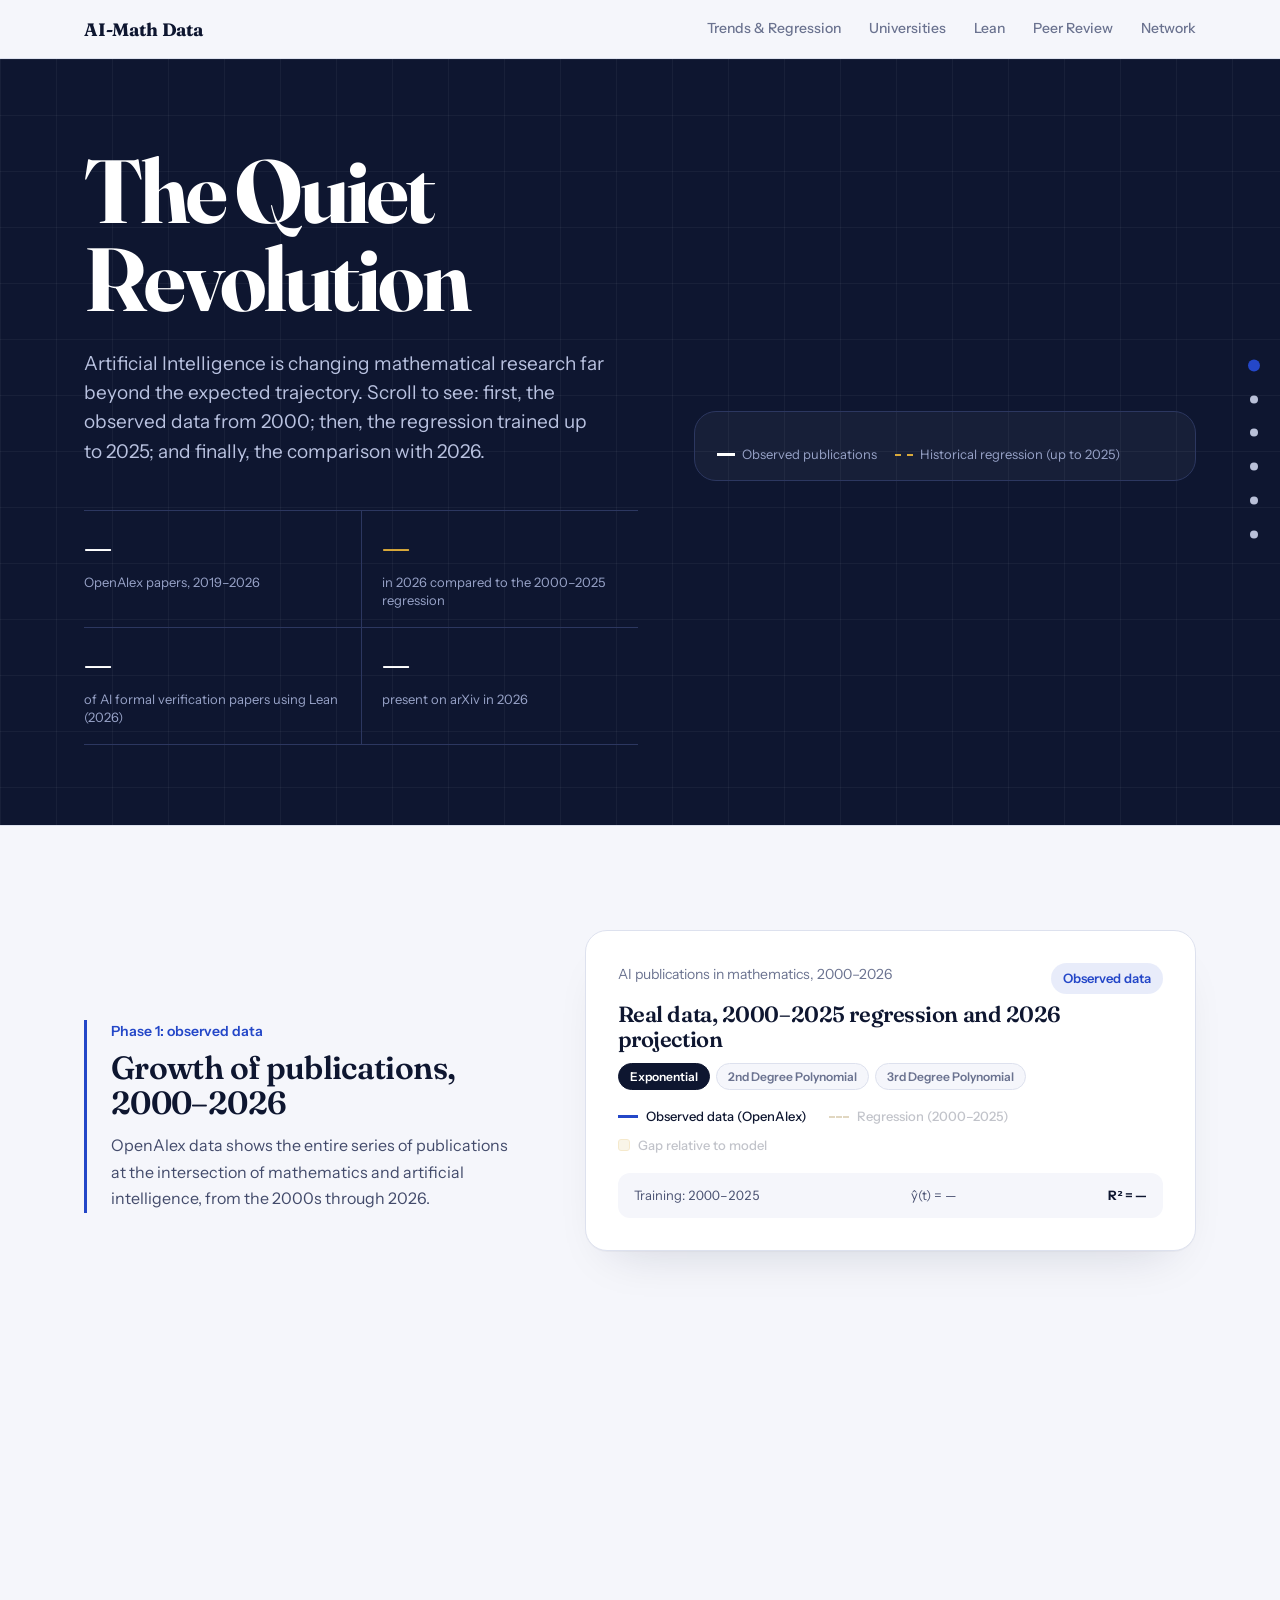
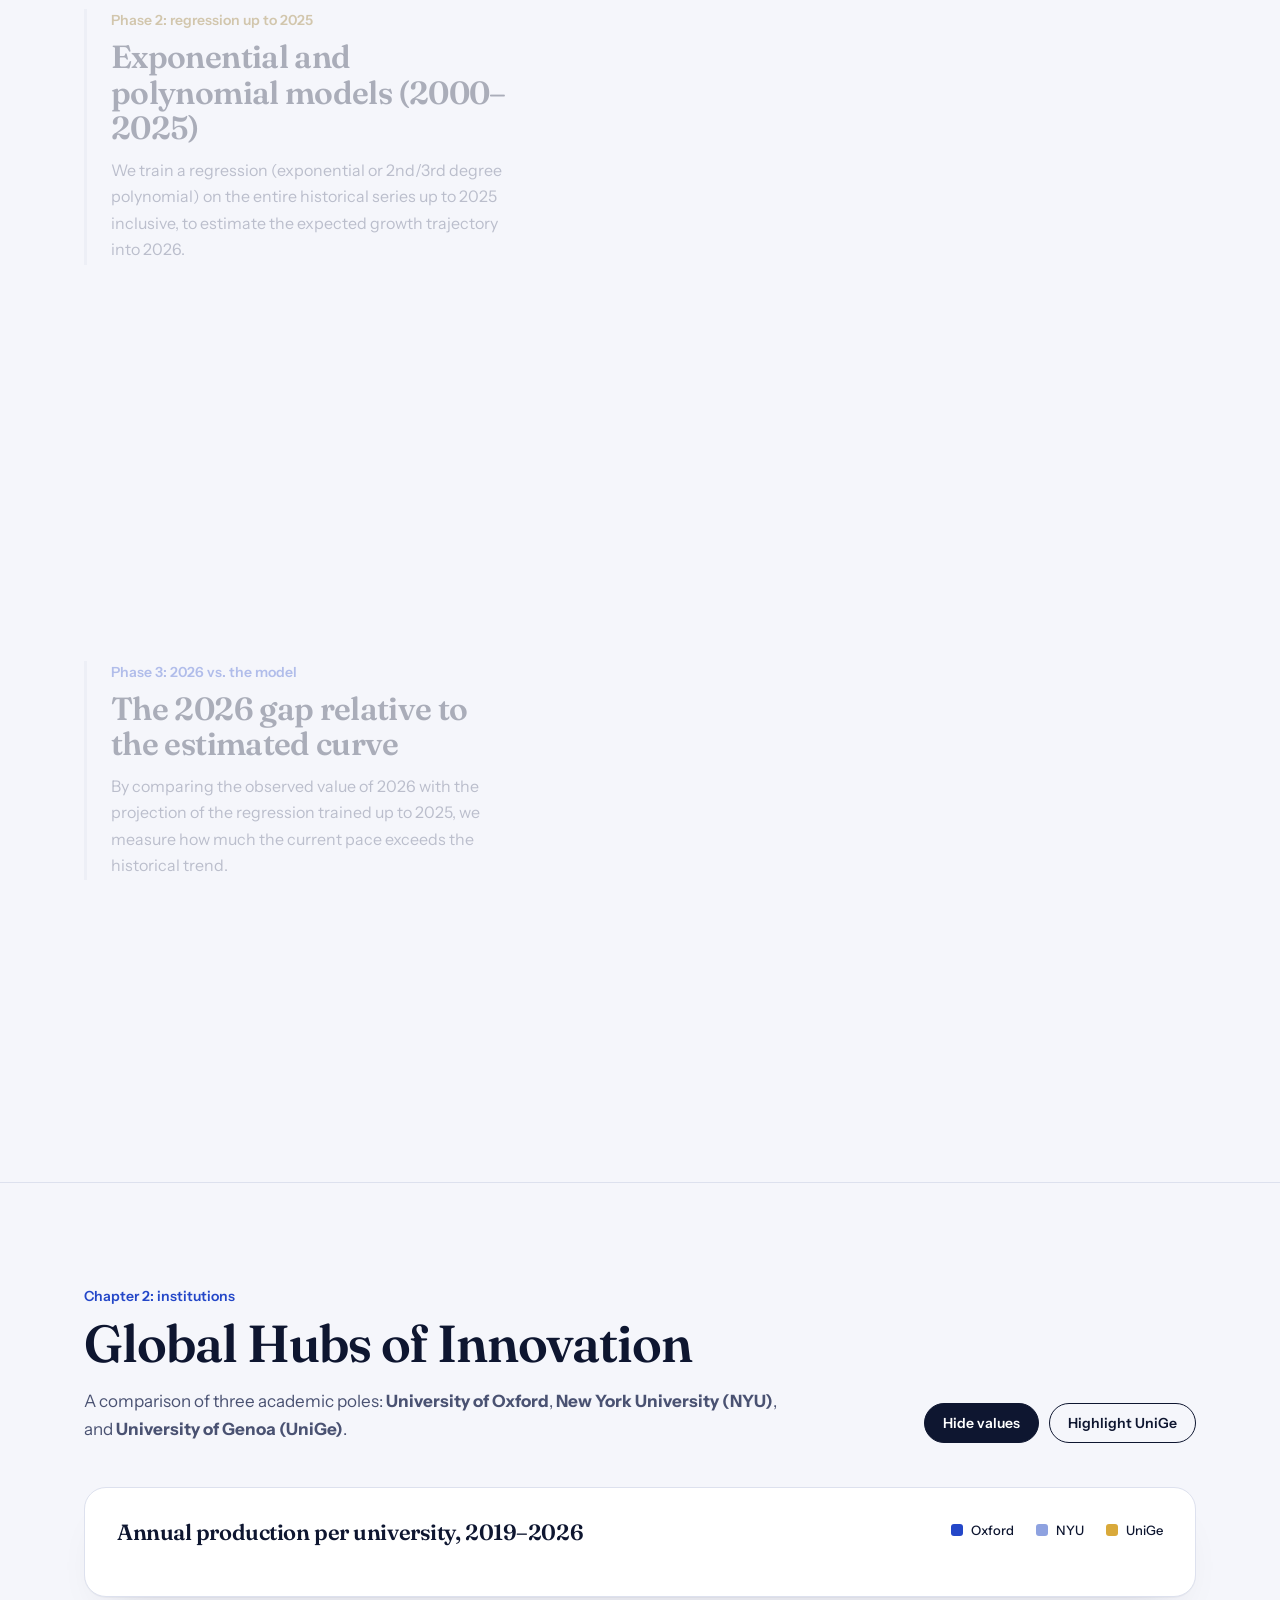
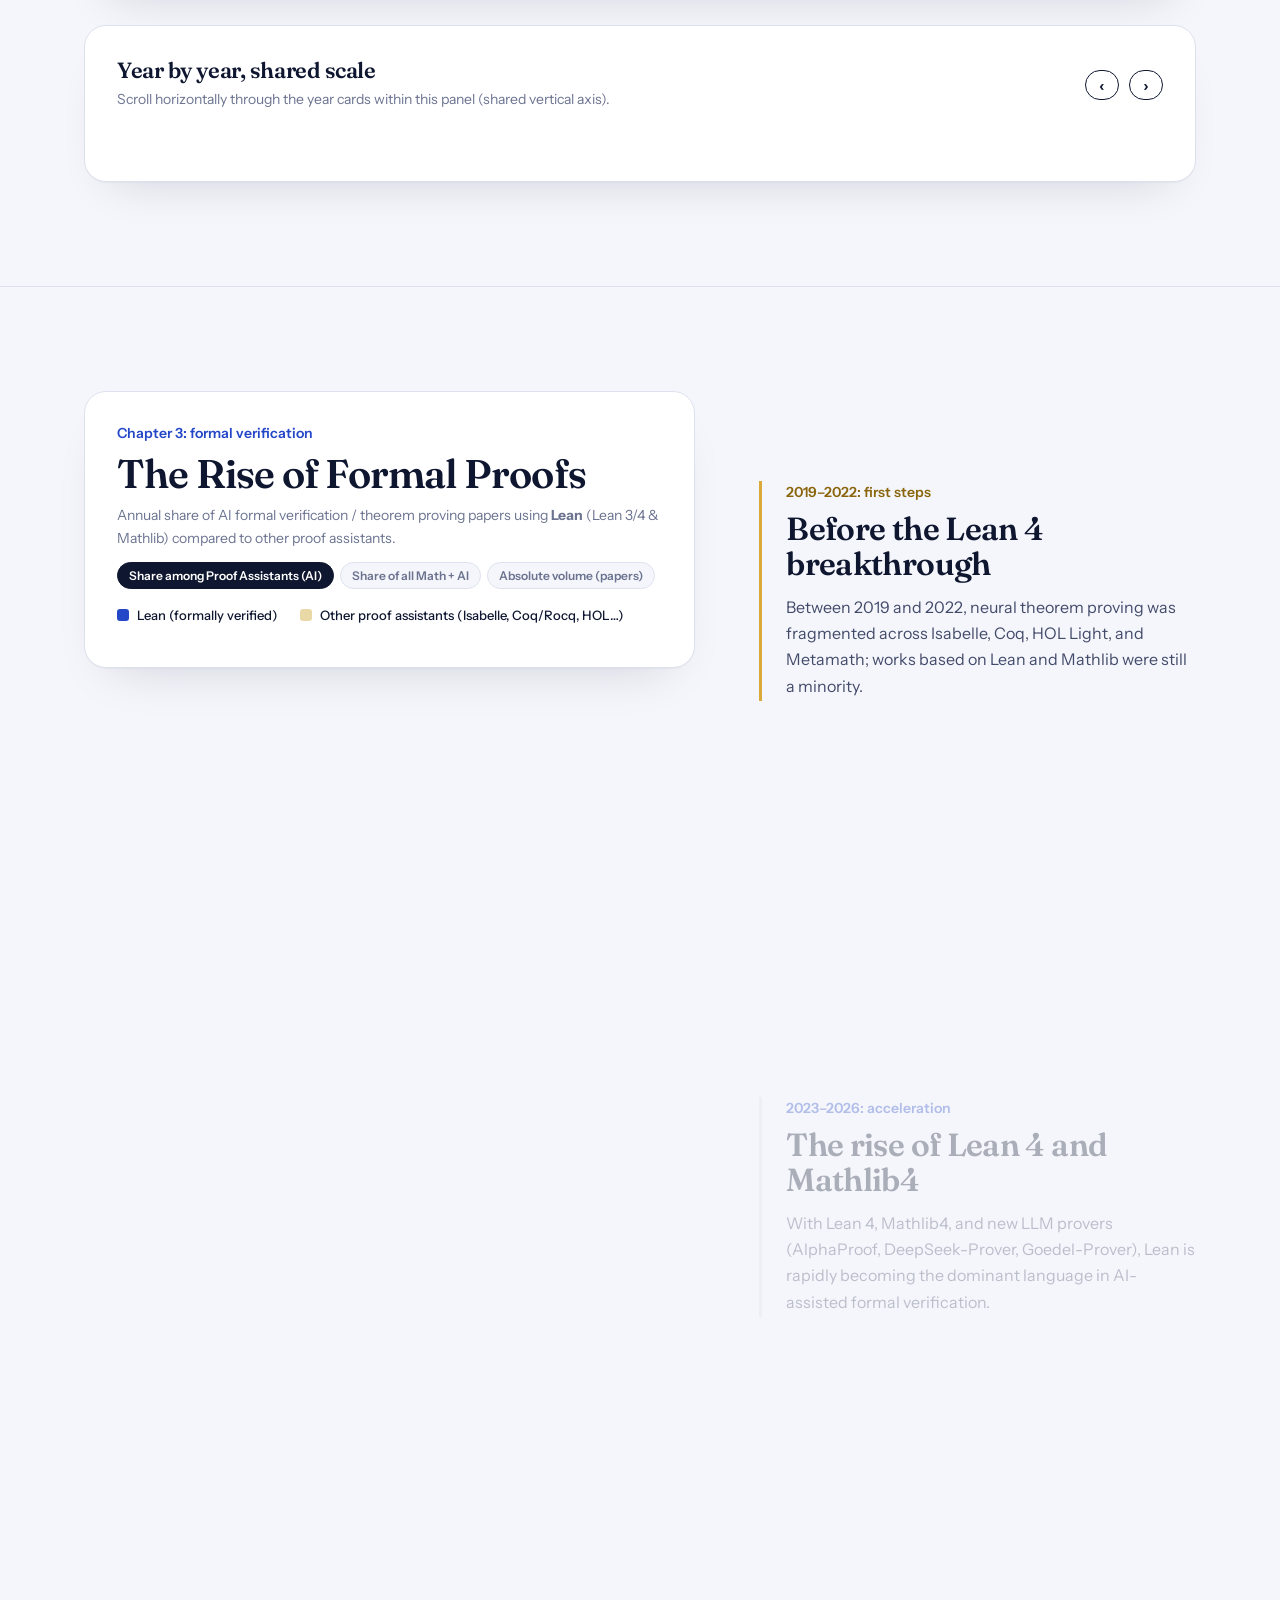
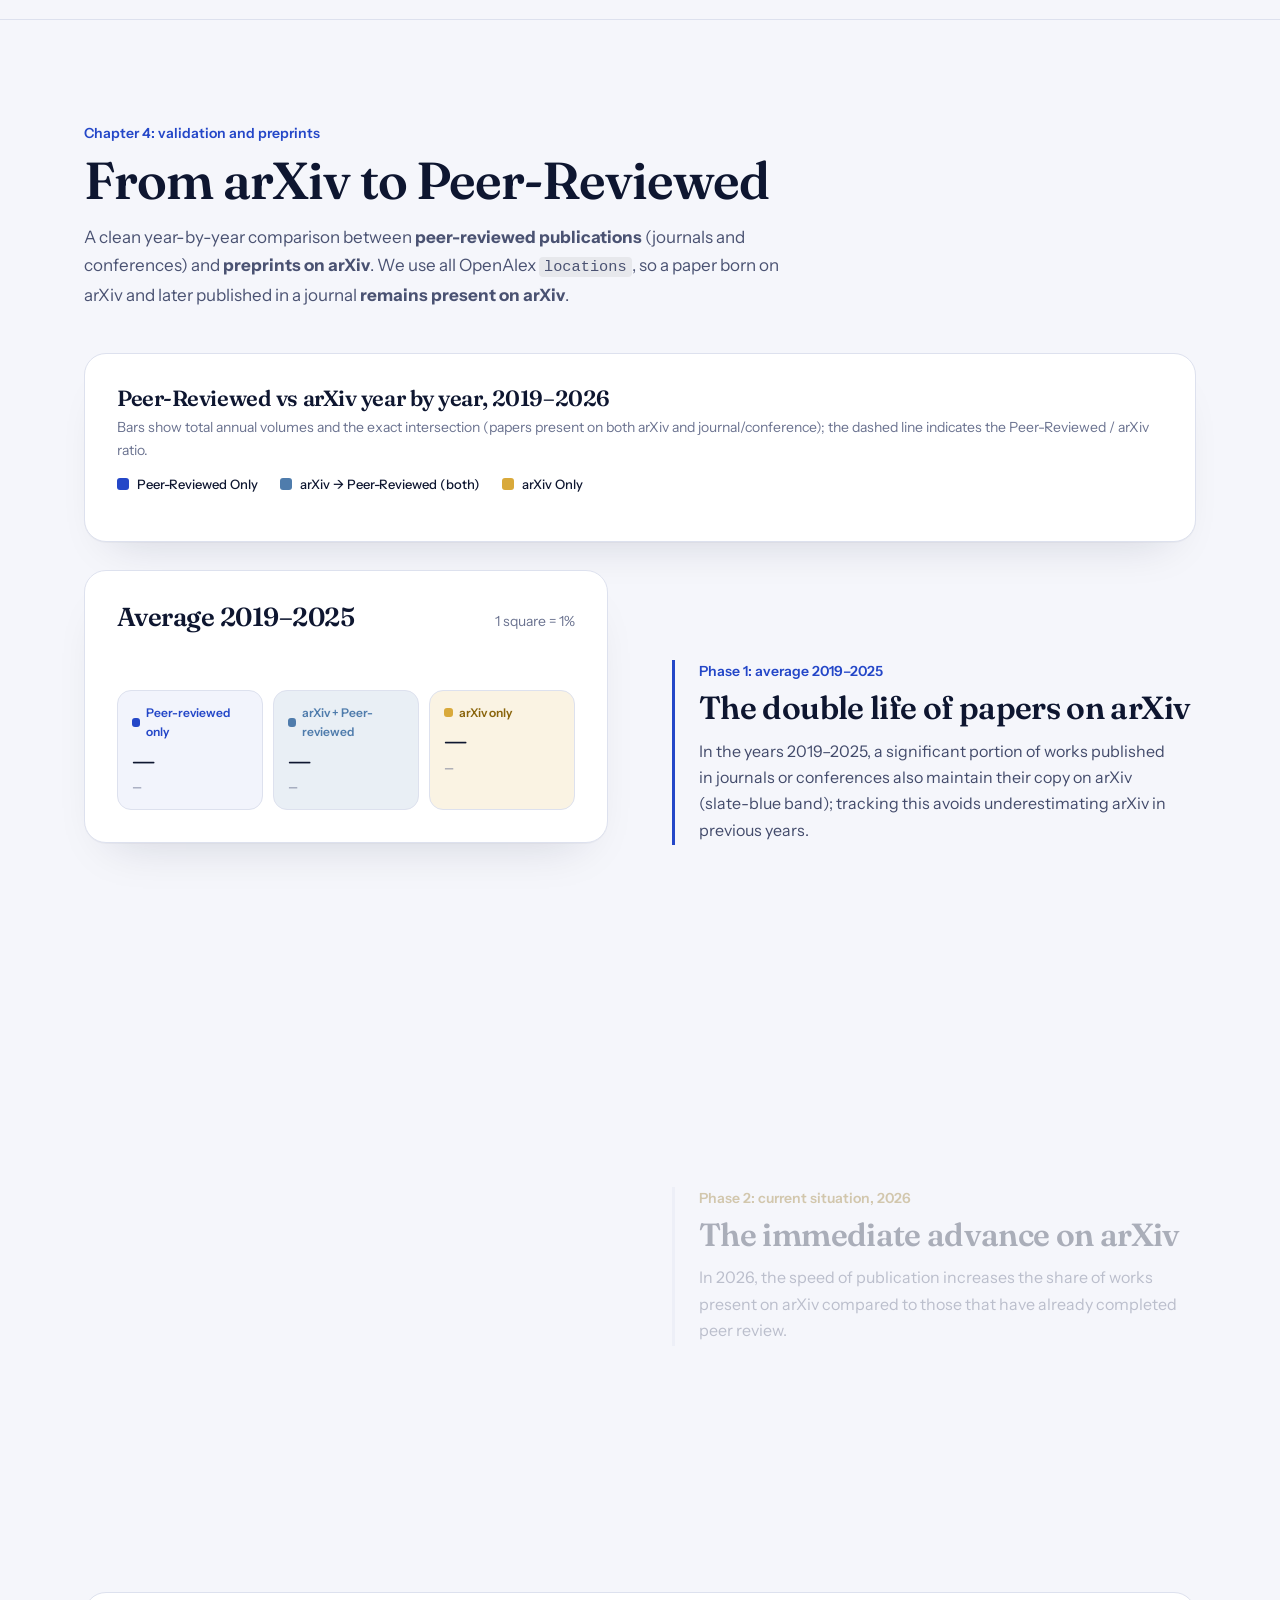
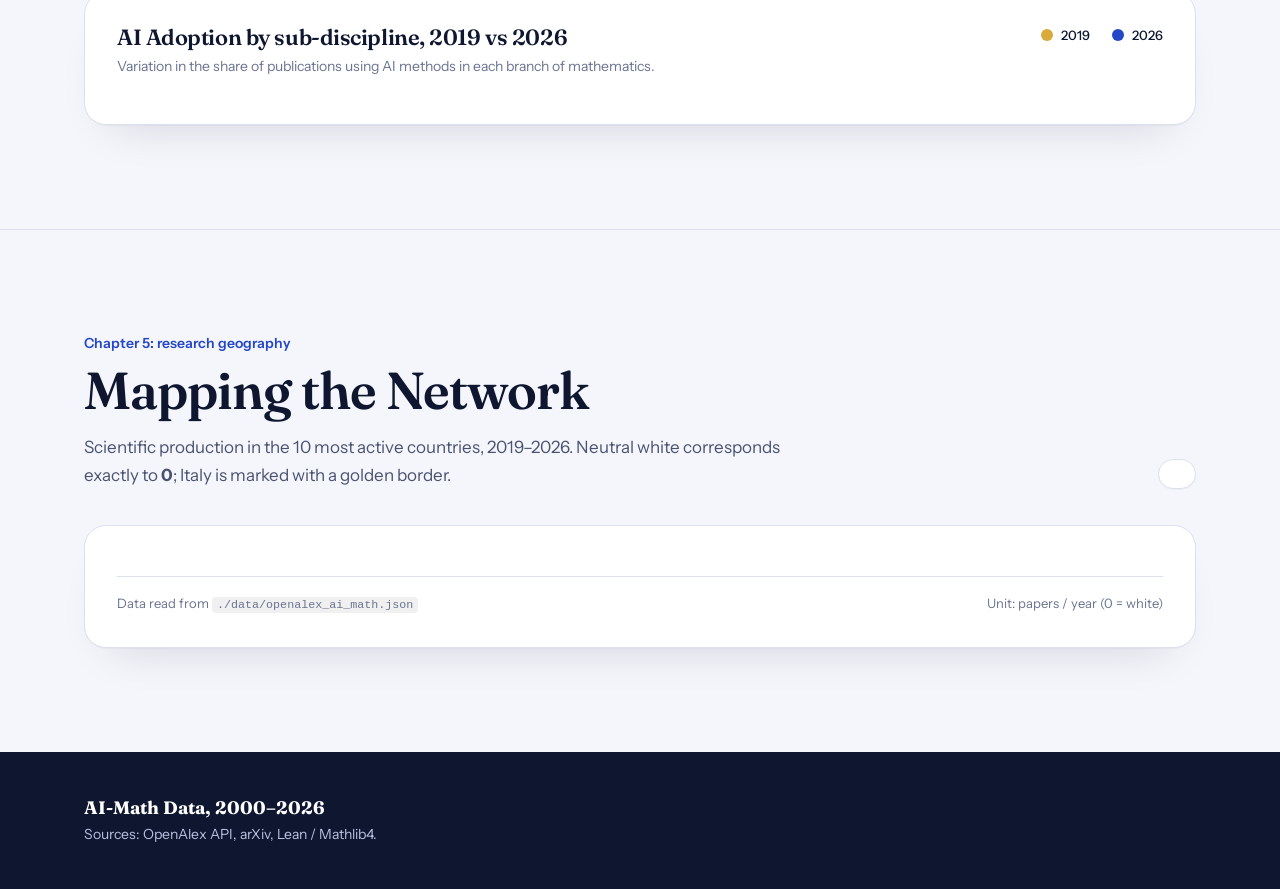
==== assignment1/Assignment1.html @ 756730dc "Refactor code structure for improved readability and maintainability" ====
<!DOCTYPE html>
<html lang="it">
<head>
<meta charset="UTF-8" />
<meta name="viewport" content="width=device-width, initial-scale=1" />
<title>AI-Math Data — L'Impatto dell'IA nella Matematica (2000–2026)</title>
<script src="https://d3js.org/d3.v7.min.js"></script>
<link rel="preconnect" href="https://fonts.googleapis.com" />
<link rel="preconnect" href="https://fonts.gstatic.com" crossorigin />
<link href="https://fonts.googleapis.com/css2?family=Fraunces:opsz,wght@9..144,400;9..144,600;9..144,700&family=Instrument+Sans:wght@400;500;600;700&display=swap" rel="stylesheet" />
<style>
:root{--paper:#F5F6FB;--ink:#0E1630;--blue:#2447C8;--sky:#8EA2E0;--mid:#4F7CAC;--gold:#D9A93A;--goldD:#8A650C;--sand:#E8D9A6;--mist:#6B7390;--line:#DDE1EE;--serif:"Fraunces",Georgia,serif;--sans:"Instrument Sans",system-ui,sans-serif}
*{box-sizing:border-box;margin:0}
html{scroll-behavior:smooth;max-width:100%;overflow-x:clip}
body{background:var(--paper);color:var(--ink);font:400 16px/1.65 var(--sans);-webkit-font-smoothing:antialiased;max-width:100%;overflow-x:clip}
a{color:inherit;text-decoration:none}
:focus-visible{outline:2px solid var(--blue);outline-offset:3px}
::selection{background:var(--sand)}
h1,h2,h3{font-family:var(--serif);font-weight:600;letter-spacing:-.02em;line-height:1.1}
code{font-size:.9em;background:rgba(0,0,0,.06);padding:1px 5px;border-radius:4px}
.wrap{max-width:1160px;width:100%;margin:0 auto;padding:0 24px}
.wrap>*,.stack>*,.split>*,.hero>*{min-width:0}
#bar{position:fixed;top:0;left:0;height:3px;width:0;background:linear-gradient(90deg,var(--blue),var(--gold));z-index:60}
#err{display:none;background:#FFF4D6;border-bottom:1px solid #E7C766;padding:12px 24px;font-size:14px;text-align:center}
nav{position:sticky;top:0;z-index:50;background:rgba(245,246,251,.88);backdrop-filter:blur(10px);border-bottom:1px solid var(--line)}
nav .wrap{display:flex;justify-content:space-between;align-items:center;height:58px}
.brand{font:700 18px var(--serif);letter-spacing:-.01em}
nav ul{display:flex;gap:28px;list-style:none;padding:0;font-size:14px;font-weight:500;color:var(--mist)}
nav ul a:hover{color:var(--blue)}
.rail{position:fixed;right:22px;top:50%;transform:translateY(-50%);display:none;flex-direction:column;gap:14px;z-index:40}
.rail a{display:flex;justify-content:flex-end;align-items:center;gap:10px;font-size:12px;font-weight:600;color:var(--mist)}
.rail span{opacity:0;transition:opacity .2s}.rail a:hover span,.rail a:focus-visible span{opacity:1}
.rail i{width:8px;height:8px;border-radius:50%;background:#B9C0D8;transition:.2s}
.rail a.on i{background:var(--blue);transform:scale(1.5)}
/* hero */
header{background:var(--ink);color:#fff;padding:88px 0 80px;background-image:linear-gradient(rgba(255,255,255,.045) 1px,transparent 1px),linear-gradient(90deg,rgba(255,255,255,.045) 1px,transparent 1px);background-size:56px 56px}
.hero{display:grid;grid-template-columns:1.05fr .95fr;gap:56px;align-items:center}
header h1{font-size:clamp(46px,7vw,92px);font-weight:700;line-height:.98;letter-spacing:-.035em}
header .lead{margin-top:26px;font-size:19px;line-height:1.55;color:#B9C2E0;max-width:520px}
.kpis{display:grid;grid-template-columns:1fr 1fr;margin-top:44px;border-top:1px solid #2C3760}
.kpis div{padding:18px 20px 18px 0;border-bottom:1px solid #2C3760}
.kpis div:nth-child(even){padding-left:20px;border-left:1px solid #2C3760}
.kpis b{display:block;font:600 34px/1.1 var(--serif);letter-spacing:-.02em;color:#fff}
.kpis b.g{color:var(--gold)}
.kpis small{display:block;margin-top:6px;font-size:13px;color:#98A3C8;line-height:1.4}
.curve{background:rgba(255,255,255,.04);border:1px solid #2C3760;border-radius:22px;padding:26px 22px 14px;max-width:100%}
.curve p{font-size:13px;color:#98A3C8;margin-top:6px;display:flex;gap:18px;flex-wrap:wrap}
.curve p i{display:inline-block;width:18px;height:0;border-top:3px solid #fff;margin-right:7px;vertical-align:3px}
.curve p i.d{border-top:2px dashed var(--gold)}
.curve .axis text{fill:#98A3C8}.curve .axis path,.curve .axis line{stroke:#37426B}
/* sections */
section{padding:104px 0;border-top:1px solid var(--line)}
.sh{max-width:720px;margin-bottom:44px}
.sh h2,.panel h2{font-size:clamp(32px,4.4vw,52px)}
.sh p{margin-top:14px;color:#4A5272;font-size:17px}
.k{font:600 14px var(--sans);color:var(--blue);margin-bottom:10px;display:block}
.split{display:grid;grid-template-columns:5fr 7fr;gap:64px;align-items:start}
.split.lean{grid-template-columns:7fr 5fr}.split.wf{grid-template-columns:1fr 1fr}
.sticky{position:sticky;top:90px}
.steps{display:grid;gap:44vh;padding:10vh 0 22vh}
.step{padding:2px 0 2px 24px;border-left:3px solid var(--line);opacity:.32;transition:opacity .4s,border-color .4s}
.step.on{opacity:1;border-color:var(--blue)}
.step.gold.on{border-color:var(--gold)}
.step h3{font-size:clamp(24px,2.6vw,32px);margin:4px 0 12px}
.step p{color:#434B6B;max-width:480px}
.panel{background:#fff;border:1px solid var(--line);border-radius:22px;padding:32px;min-width:0;max-width:100%;box-shadow:0 1px 0 rgba(14,22,48,.03),0 24px 48px -28px rgba(14,22,48,.18)}
.panel h3.t{font-size:22px;margin-bottom:6px}
.panel .sub{font-size:14px;color:var(--mist)}
.row{display:flex;flex-wrap:wrap;gap:12px;justify-content:space-between;align-items:flex-start}
.badge{font-size:13px;font-weight:600;padding:5px 12px;border-radius:99px;background:rgba(36,71,200,.1);color:var(--blue)}
.lg{display:flex;flex-wrap:wrap;gap:8px 22px;font-size:13px;font-weight:500;margin:16px 0 8px}
.lg i{display:inline-block;width:12px;height:12px;border-radius:3px;margin-right:8px;vertical-align:-1px}
.lg i.ln{height:0;width:20px;border-radius:0;border-top:3px solid var(--blue);vertical-align:3px}
.lg i.dsh{height:0;width:20px;border-radius:0;border-top:2px dashed var(--goldD);vertical-align:3px}
.lg div{transition:opacity .3s}
.ml{margin-top:16px;padding:12px 16px;border-radius:12px;background:var(--paper);font-size:13px;color:#4A5272;display:flex;flex-wrap:wrap;justify-content:space-between;gap:6px 16px;font-variant-numeric:tabular-nums}
.ml b{color:var(--ink)}
.btns{display:flex;gap:10px;flex-wrap:wrap;margin-top:22px}
.btn{font:600 14px var(--sans);padding:10px 18px;border-radius:99px;border:1px solid var(--ink);background:var(--ink);color:#fff;cursor:pointer;transition:.2s}
.btn:hover{background:var(--blue);border-color:var(--blue)}
.btn.alt{background:transparent;color:var(--ink)}.btn.alt:hover{background:var(--sand);border-color:var(--sand)}
.btn.alt.on{background:var(--gold);border-color:var(--gold);color:var(--ink)}
.btn.sm-nav{padding:6px 13px;font-size:16px;line-height:1}
.pills{display:flex;flex-wrap:wrap;gap:6px;margin-top:12px}
.pill{font:600 12px var(--sans);padding:5px 11px;border-radius:99px;border:1px solid var(--line);background:var(--paper);color:var(--mist);cursor:pointer;transition:.15s}
.pill:hover{border-color:var(--blue);color:var(--blue)}
.pill.on{background:var(--ink);border-color:var(--ink);color:#fff}
.stack{display:grid;grid-template-columns:minmax(0,1fr);gap:28px}
/* Carosello orizzontale cards capitolo 2 contenuto dentro la panel */
.sm{display:flex;flex-wrap:nowrap;gap:16px;width:100%;max-width:100%;min-width:0;margin-top:20px;overflow-x:auto;scroll-snap-type:x mandatory;padding:4px 2px 14px;-webkit-overflow-scrolling:touch;scrollbar-width:thin;scrollbar-color:var(--sky) var(--paper)}
.sm::-webkit-scrollbar{height:8px}
.sm::-webkit-scrollbar-track{background:var(--paper);border-radius:99px}
.sm::-webkit-scrollbar-thumb{background:#B9C4E6;border-radius:99px}
.sm::-webkit-scrollbar-thumb:hover{background:var(--blue)}
.sm>div{flex:0 0 242px;scroll-snap-align:start;border:1px solid var(--line);border-radius:16px;padding:14px 14px 6px;background:var(--paper);box-shadow:0 8px 20px -14px rgba(14,22,48,.16)}
.sm .h{display:flex;justify-content:space-between;align-items:baseline;font-size:12px;color:var(--mist);margin-bottom:4px}
.sm .h b{font:600 18px var(--serif);color:var(--ink)}
.scr{width:100%;max-width:100%;min-width:0;overflow-x:auto}
.chart{width:100%;height:auto;display:block}
.axis text{fill:var(--mist);font:500 11px var(--sans)}
.axis path,.axis line{stroke:var(--line)}
.axis.big text{font-size:12px;font-weight:600;fill:var(--ink)}
.grid line{stroke:#ECEEF6}.grid path{display:none}
.hov{cursor:pointer}.hov:hover{stroke:var(--ink);stroke-width:1.5;opacity:1}
.cells{display:grid;grid-template-columns:repeat(3,1fr);gap:10px;margin-top:8px}
.cell{padding:12px 14px;border-radius:14px;border:1px solid var(--line)}
.cell.pr{background:rgba(36,71,200,.06)}.cell.bo{background:rgba(79,124,172,.12)}.cell.pre{background:rgba(217,169,58,.14)}
.cell em{font-style:normal;font-size:12px;font-weight:600;display:flex;align-items:center;gap:6px}
.cell b{display:block;font:600 28px/1.15 var(--serif);margin-top:2px}
.cell small{font-size:11.5px;color:var(--mist);display:block;margin-top:2px}
#heat-lg{font-size:12px;font-weight:600}
#heat-lg div{width:160px;height:11px;border-radius:9px;margin:6px 0 4px;border:1px solid var(--line)}
#heat-lg p{display:flex;justify-content:space-between;color:var(--mist);font-weight:500}
.foot{margin-top:18px;padding-top:16px;border-top:1px solid var(--line);display:flex;flex-wrap:wrap;justify-content:space-between;gap:8px;font-size:13px;color:var(--mist)}
footer{background:var(--ink);color:#B9C2E0;padding:44px 0;font-size:14px}
footer b{display:block;font:700 18px var(--serif);color:#fff;margin-bottom:4px}
#tt{position:fixed;pointer-events:none;opacity:0;transition:opacity .14s;z-index:9999;background:var(--ink);color:#fff;padding:10px 14px;border-radius:12px;font-size:13px;line-height:1.5;max-width:310px;box-shadow:0 16px 32px rgba(14,22,48,.28)}
#tt .g{color:var(--sand)}#tt small{color:#A9B3D6}
@media(max-width:980px){.hero,.split,.split.lean,.split.wf{grid-template-columns:1fr;gap:36px}.sticky{position:static}.steps{gap:28px;padding:0}.step{opacity:1}nav ul{gap:16px;font-size:13px}section{padding:72px 0}}
@media(max-width:620px){nav ul li:nth-child(n+4){display:none}.panel{padding:20px}.cells{grid-template-columns:1fr}.sm>div{flex:0 0 220px}}
@media(min-width:1280px){.rail{display:flex}}
@media(prefers-reduced-motion:reduce){html{scroll-behavior:auto}*{transition:none!important}}
</style>
</head>
<body>
<div id="bar"></div><div id="tt"></div>
<div id="err">Unable to load <code>./data/openalex_ai_math.json</code>. Run <code>python fetch_openalex_data.py</code> and open the page from a local server (e.g., <code>python -m http.server 8000</code>).</div>

<nav><div class="wrap">
  <a href="#top" class="brand">AI-Math Data</a>
  <ul><li><a href="#rivoluzione">Trends &amp; Regression</a></li><li><a href="#hub-globali">Universities</a></li><li><a href="#prove-formali">Lean</a></li><li><a href="#preprint-review">Peer Review</a></li><li><a href="#mappa-geografica">Network</a></li></ul>
</div></nav>

<aside class="rail" aria-label="Chapter progress">
  <a href="#top" class="on" data-t="top"><span>Intro</span><i></i></a>
  <a href="#rivoluzione" data-t="rivoluzione"><span>Trends &amp; Reg.</span><i></i></a>
  <a href="#hub-globali" data-t="hub-globali"><span>Universities</span><i></i></a>
  <a href="#prove-formali" data-t="prove-formali"><span>Lean 4</span><i></i></a>
  <a href="#preprint-review" data-t="preprint-review"><span>Peer Review</span><i></i></a>
  <a href="#mappa-geografica" data-t="mappa-geografica"><span>Geography</span><i></i></a>
</aside>

<header id="top"><div class="wrap hero">
  <div>
    <h1>The Quiet Revolution</h1>
    <p class="lead">Artificial Intelligence is changing mathematical research far beyond the expected trajectory. Scroll to see: first, the observed data from 2000; then, the regression trained up to 2025; and finally, the comparison with 2026.</p>
    <div class="kpis">
      <div><b id="kpi-total">—</b><small>OpenAlex papers, 2019–2026</small></div>
      <div><b id="kpi-surplus" class="g">—</b><small id="kpi-surplus-lbl">in 2026 compared to the 2000–2025 regression</small></div>
      <div><b id="kpi-lean">—</b><small>of AI formal verification papers using Lean (2026)</small></div>
      <div><b id="kpi-preprint">—</b><small>present on arXiv in 2026</small></div>
    </div>
  </div>
  <div class="curve">
    <div id="hero-curve"></div>
    <p><span><i></i>Observed publications</span><span><i class="d"></i>Historical regression (up to 2025)</span></p>
  </div>
</div></header>

<section id="rivoluzione"><div class="wrap"><div class="split">
  <div class="steps">
    <div class="step st-trend on" data-v="data">
      <span class="k">Phase 1: observed data</span>
      <h3 id="s1-title">Growth of publications, 2000–2026</h3>
      <p>OpenAlex data shows the entire series of publications at the intersection of mathematics and artificial intelligence, from the 2000s through 2026.</p>
    </div>
    <div class="step gold st-trend" data-v="trend">
      <span class="k" style="color:var(--goldD)">Phase 2: regression up to 2025</span>
      <h3 id="s2-title">Exponential and polynomial models (2000–2025)</h3>
      <p id="s2-text">We train a regression (exponential or 2nd/3rd degree polynomial) on the entire historical series up to 2025 inclusive, to estimate the expected growth trajectory into 2026.</p>
    </div>
    <div class="step st-trend" data-v="boom">
      <span class="k">Phase 3: 2026 vs. the model</span>
      <h3>The 2026 gap relative to the estimated curve</h3>
      <p id="boom-text">By comparing the observed value of 2026 with the projection of the regression trained up to 2025, we measure how much the current pace exceeds the historical trend.</p>
    </div>
  </div>
  <div class="sticky"><div class="panel">
    <div class="row"><span class="sub" id="t-sub">AI publications in mathematics, 2000–2026</span><span id="phase-badge" class="badge">Observed data</span></div>
    <h3 class="t" style="margin-top:8px">Real data, 2000–2025 regression and 2026 projection</h3>
    <div id="reg-pills" class="pills">
      <button type="button" class="pill on" data-m="exp">Exponential</button>
      <button type="button" class="pill" data-m="poly2">2nd Degree Polynomial</button>
      <button type="button" class="pill" data-m="poly3">3rd Degree Polynomial</button>
    </div>
    <div class="lg">
      <div><i class="ln"></i>Observed data (OpenAlex)</div>
      <div id="lg-trend" style="opacity:.25"><i class="dsh"></i><span id="lg-avg-txt">Regression (2000–2025)</span></div>
      <div id="lg-boom" style="opacity:.25"><i style="background:var(--sand);border:1px solid var(--gold)"></i>Gap relative to model</div>
    </div>
    <div id="trend-chart"></div>
    <div class="ml"><span id="ml-win">Training: 2000–2025</span><span id="ml-f">ŷ(t) = —</span><b id="ml-r2">R² = —</b></div>
  </div></div>
</div></div></section>

<section id="hub-globali"><div class="wrap">
  <div class="row" style="align-items:flex-end;margin-bottom:44px">
    <div class="sh" style="margin:0">
      <span class="k">Chapter 2: institutions</span>
      <h2>Global Hubs of Innovation</h2>
      <p>A comparison of three academic poles: <strong>University of Oxford</strong>, <strong>New York University (NYU)</strong>, and <strong>University of Genoa (UniGe)</strong>.</p>
    </div>
    <div class="btns" style="margin:0">
      <button id="btn-labels" class="btn">Hide values</button>
      <button id="btn-unige" class="btn alt">Highlight UniGe</button>
    </div>
  </div>
  <div class="stack">
    <div class="panel">
      <div class="row"><h3 class="t">Annual production per university, 2019–2026</h3>
        <div class="lg" style="margin:0"><div><i style="background:var(--blue)"></i>Oxford</div><div><i style="background:var(--sky)"></i>NYU</div><div><i style="background:var(--gold)"></i>UniGe</div></div></div>
      <div id="grouped" class="scr" style="margin-top:14px"></div>
    </div>
    <div class="panel">
      <div class="row" style="align-items:center">
        <div>
          <h3 class="t">Year by year, shared scale</h3>
          <p class="sub">Scroll horizontally through the year cards within this panel (shared vertical axis).</p>
        </div>
        <div class="btns" style="margin:0">
          <button id="sm-prev" class="btn alt sm-nav" type="button" aria-label="Scroll left">&#8249;</button>
          <button id="sm-next" class="btn alt sm-nav" type="button" aria-label="Scroll right">&#8250;</button>
        </div>
      </div>
      <div id="smalls" class="sm"></div>
    </div>
  </div>
</div></section>

<section id="prove-formali"><div class="wrap"><div class="split lean">
  <div class="sticky"><div class="panel">
    <span class="k">Chapter 3: formal verification</span>
    <div class="row" style="align-items:center;margin-bottom:8px">
      <h2 style="font-size:clamp(28px,3.4vw,40px)">The Rise of Formal Proofs</h2>
    </div>
    <p class="sub" id="lean-sub">Annual share of AI formal verification / theorem proving papers using <strong>Lean</strong> (Lean 3/4 &amp; Mathlib) compared to other proof assistants.</p>
    <div id="lean-pills" class="pills">
      <button type="button" class="pill on" data-m="formal">Share among Proof Assistants (AI)</button>
      <button type="button" class="pill" data-m="mathai">Share of all Math + AI</button>
      <button type="button" class="pill" data-m="count">Absolute volume (papers)</button>
    </div>
    <div class="lg"><div><i style="background:var(--blue)"></i><span id="lg-lean-txt">Lean (formally verified)</span></div><div id="lg-nonlean"><i style="background:var(--sand)"></i>Other proof assistants (Isabelle, Coq/Rocq, HOL…)</div></div>
    <div id="stacked"></div>
  </div></div>
  <div class="steps">
    <div class="step gold st-lean on" data-v="early">
      <span class="k" style="color:var(--goldD)">2019–2022: first steps</span>
      <h3>Before the Lean 4 breakthrough</h3>
      <p>Between 2019 and 2022, neural theorem proving was fragmented across Isabelle, Coq, HOL Light, and Metamath; works based on Lean and Mathlib were still a minority.</p>
    </div>
    <div class="step st-lean" data-v="boom">
      <span class="k">2023–2026: acceleration</span>
      <h3>The rise of Lean 4 and Mathlib4</h3>
      <p>With Lean 4, Mathlib4, and new LLM provers (AlphaProof, DeepSeek-Prover, Goedel-Prover), Lean is rapidly becoming the dominant language in AI-assisted formal verification.</p>
    </div>
  </div>
</div></div></section>

<section id="preprint-review"><div class="wrap">
  <div class="sh">
    <span class="k">Chapter 4: validation and preprints</span>
    <h2>From arXiv to Peer-Reviewed</h2>
    <p>A clean year-by-year comparison between <strong>peer-reviewed publications</strong> (journals and conferences) and <strong>preprints on arXiv</strong>. We use all OpenAlex <code>locations</code>, so a paper born on arXiv and later published in a journal <strong>remains present on arXiv</strong>.</p>
  </div>

  <div class="panel" style="margin-bottom:28px">
    <div class="row">
      <div>
        <h3 class="t">Peer-Reviewed vs arXiv year by year, 2019–2026</h3>
        <p class="sub">Bars show total annual volumes and the exact intersection (papers present on both arXiv and journal/conference); the dashed line indicates the Peer-Reviewed / arXiv ratio.</p>
      </div>
      <div class="lg" style="margin:0">
        <div><i style="background:var(--blue)"></i>Peer-Reviewed Only</div>
        <div><i style="background:var(--mid)"></i>arXiv &rarr; Peer-Reviewed (both)</div>
        <div><i style="background:var(--gold)"></i>arXiv Only</div>
      </div>
    </div>
    <div id="pr-yearly" class="scr" style="margin-top:14px"></div>
  </div>

  <div class="split wf" style="margin-bottom:48px">
    <div class="sticky"><div class="panel">
      <div class="row" style="align-items:baseline"><h3 id="w-label" style="font-size:26px">Average 2019–2025</h3><span class="sub">1 square = 1%</span></div>
      <div id="wf-pills" class="pills"></div>
      <div id="waffle" style="display:flex;justify-content:center;margin:22px 0"></div>
      <div class="cells">
        <div class="cell pr"><em style="color:var(--blue)"><i style="width:9px;height:9px;border-radius:3px;background:var(--blue)"></i>Peer-reviewed only</em><b id="w-pr">—</b><small id="w-prs">—</small></div>
        <div class="cell bo"><em style="color:var(--mid)"><i style="width:9px;height:9px;border-radius:3px;background:var(--mid)"></i>arXiv + Peer-reviewed</em><b id="w-bo">—</b><small id="w-bos">—</small></div>
        <div class="cell pre"><em style="color:var(--goldD)"><i style="width:9px;height:9px;border-radius:3px;background:var(--gold)"></i>arXiv only</em><b id="w-pre">—</b><small id="w-pres">—</small></div>
      </div>
    </div></div>
    <div class="steps" style="gap:38vh">
      <div class="step st-wf on" data-v="hist">
        <span class="k">Phase 1: average 2019–2025</span>
        <h3>The double life of papers on arXiv</h3>
        <p>In the years 2019–2025, a significant portion of works published in journals or conferences also maintain their copy on arXiv (slate-blue band); tracking this avoids underestimating arXiv in previous years.</p>
      </div>
      <div class="step gold st-wf" data-v="now">
        <span class="k" style="color:var(--goldD)">Phase 2: current situation, 2026</span>
        <h3>The immediate advance on arXiv</h3>
        <p>In 2026, the speed of publication increases the share of works present on arXiv compared to those that have already completed peer review.</p>
      </div>
    </div>
  </div>

  <div class="panel">
    <div class="row">
      <div><h3 class="t">AI Adoption by sub-discipline, 2019 vs 2026</h3><p class="sub">Variation in the share of publications using AI methods in each branch of mathematics.</p></div>
      <div class="lg" style="margin:0"><div><i style="background:var(--gold);border-radius:50%"></i>2019</div><div><i style="background:var(--blue);border-radius:50%"></i>2026</div></div>
    </div>
    <div id="dumbbell" class="scr" style="margin-top:14px"></div>
  </div>
</div></section>

<section id="mappa-geografica"><div class="wrap">
  <div class="row" style="align-items:flex-end;margin-bottom:36px">
    <div class="sh" style="margin:0">
      <span class="k">Chapter 5: research geography</span>
      <h2>Mapping the Network</h2>
      <p>Scientific production in the 10 most active countries, 2019–2026. Neutral white corresponds exactly to <strong>0</strong>; Italy is marked with a golden border.</p>
    </div>
    <div id="heat-lg" class="panel" style="padding:14px 18px"></div>
  </div>
  <div class="panel">
    <div id="heat" class="scr"></div>
    <div class="foot"><span>Data read from <code>./data/openalex_ai_math.json</code></span><span>Unit: papers / year (0 = white)</span></div>
  </div>
</div></section>

<footer><div class="wrap"><b>AI-Math Data, 2000–2026</b><span id="meta">Sources: OpenAlex API, arXiv, Lean / Mathlib4.</span></div></footer>
</body>

<script>
let D,SER=[],HIST_START="2000",REG=null,regMode="exp",leanMode="formal",labels=true,uni=false,tPh="data",lPh="early",wMode="hist",wR;
const $=id=>document.getElementById(id),it=n=>Math.round(n).toLocaleString("it-IT"),tt=d3.select("#tt");
const fmtPct=v=>(+v).toLocaleString("it-IT",{minimumFractionDigits:0,maximumFractionDigits:2})+"%";
const C={ink:"#0E1630",blue:"#2447C8",sky:"#8EA2E0",mid:"#4F7CAC",gold:"#D9A93A",goldD:"#8A650C",sand:"#E8D9A6",line:"#DDE1EE"};
const rm=matchMedia("(prefers-reduced-motion:reduce)").matches;
const U=["Oxford","NYU","UniGe"],UN={Oxford:"University of Oxford",NYU:"New York University (NYU)",UniGe:"Università degli Studi di Genova"},UC={Oxford:C.blue,NYU:C.sky,UniGe:C.gold};
const dim=k=>uni&&k!=="UniGe"?.22:1, lc=k=>k==="UniGe"?C.goldD:C.ink;

function showTip(e,h){tt.html(h).style("opacity",1);moveTip(e)}
function moveTip(e){const r=tt.node().getBoundingClientRect();let l=e.clientX+14,t=e.clientY-12;
  if(l+r.width>innerWidth-12)l=e.clientX-r.width-14;if(t+r.height>innerHeight-12)t=innerHeight-r.height-12;if(t<12)t=12;
  tt.style("left",l+"px").style("top",t+"px")}
const hideTip=()=>tt.style("opacity",0);
const tip=(s,f)=>s.on("mouseenter",(e,d)=>showTip(e,f(d))).on("mousemove",moveTip).on("mouseleave",hideTip);
function mk(sel,w,h,m,cls=""){const svg=d3.select(sel).html("").append("svg").attr("viewBox",`0 0 ${w} ${h}`).attr("class","chart "+cls);
  return{svg,g:svg.append("g").attr("transform",`translate(${m.l},${m.t})`),iw:w-m.l-m.r,ih:h-m.t-m.b}}
const gridY=(g,y,iw,n)=>g.append("g").attr("class","grid").call(d3.axisLeft(y).ticks(n).tickSize(-iw).tickFormat(""));
const axX=(g,x,ih,cls="axis")=>g.append("g").attr("class",cls).attr("transform",`translate(0,${ih})`).call(d3.axisBottom(x).tickSizeOuter(0));

/* Solutore lineare Gauss con pivoting parziale per regressione polinomiale & Gauss-Newton */
function solveLinear(A,b){
  const n=b.length,M=A.map((r,i)=>[...r,b[i]]);
  for(let i=0;i<n;i++){
    let piv=i;for(let k=i+1;k<n;k++)if(Math.abs(M[k][i])>Math.abs(M[piv][i]))piv=k;
    [M[i],M[piv]]=[M[piv],M[i]];
    const div=M[i][i];if(Math.abs(div)<1e-12)continue;
    for(let j=i;j<=n;j++)M[i][j]/=div;
    for(let k=0;k<n;k++)if(k!==i){const f=M[k][i];for(let j=i;j<=n;j++)M[k][j]-=f*M[i][j]}
  }
  return M.map(r=>r[n]);
}

function r2Score(ys,preds){
  const mu=d3.mean(ys);let sr=0,st=0;
  ys.forEach((y,i)=>{sr+=(y-preds[i])**2;st+=(y-mu)**2});
  return st>0?1-sr/st:1;
}

/* Regressioni addestrate sui soli anni fino al 2025 (2000–2025) */
function fitRegression(rows,mode){
  const tr=rows.filter(d=>+d.year<=2025),b0=+tr[0].year,span=Math.max(+tr[tr.length-1].year-b0,1);
  const ts=tr.map(d=>+d.year-b0),ys=tr.map(d=>d.actual);

  if(mode==="poly2"||mode==="poly3"){
    const deg=mode==="poly2"?2:3,m=deg+1;
    // Normalizziamo u = t/span in [0,1] per condizionamento numerico perfetto
    const us=ts.map(t=>t/span);
    const A=Array.from({length:m},()=>Array(m).fill(0)),bv=Array(m).fill(0);
    us.forEach((u,idx)=>{
      for(let i=0;i<m;i++){
        bv[i]+=ys[idx]*(u**i);
        for(let j=0;j<m;j++)A[i][j]+=u**(i+j);
      }
    });
    const cu=solveLinear(A,bv);
    const ct=cu.map((c,i)=>c/(span**i));
    const pred=yr=>{const t=+yr-b0;let v=0;for(let i=0;i<m;i++)v+=ct[i]*(t**i);return Math.max(0,Math.round(v))};
    const r2=r2Score(ys,tr.map(d=>pred(d.year)));
    const fmtC=v=>Math.abs(v)>=10?v.toFixed(1):v.toFixed(2);
    const eq=deg===2
      ?`ŷ(t) = ${Math.round(ct[0])} ${ct[1]>=0?"+":"−"} ${fmtC(Math.abs(ct[1]))}t ${ct[2]>=0?"+":"−"} ${fmtC(Math.abs(ct[2]))}t²`
      :`ŷ(t) = ${Math.round(ct[0])} ${ct[1]>=0?"+":"−"} ${fmtC(Math.abs(ct[1]))}t ${ct[2]>=0?"+":"−"} ${fmtC(Math.abs(ct[2]))}t² ${ct[3]>=0?"+":"−"} ${Math.abs(ct[3]).toFixed(2)}t³`;
    return{mode,label:`Polinomiale ${deg}° grado`,eq,r2,n:tr.length,predict:pred};
  }

  // Esponenziale: inizializzazione log-lineare + ottimizzazione non-lineare Levenberg-Marquardt sui conteggi reali
  const lps=ts.map((t,i)=>({t,l:Math.log(Math.max(ys[i],1))}));
  const mt=d3.mean(lps,p=>p.t),ml=d3.mean(lps,p=>p.l);
  let num=0,den=0;lps.forEach(p=>{num+=(p.t-mt)*(p.l-ml);den+=(p.t-mt)**2});
  let beta=den?num/den:0,alpha=Math.exp(ml-beta*mt);

  const evalSse=(a,b)=>ts.reduce((s,t,i)=>{const e=ys[i]-a*Math.exp(b*t);return s+e*e},0);
  let sse=evalSse(alpha,beta),lam=1e-3;
  for(let iters=0;iters<40;iters++){
    let j00=0,j01=0,j11=0,g0=0,g1=0;
    for(let i=0;i<ts.length;i++){
      const t=ts[i],eb=Math.exp(Math.min(beta*t,40)),f=alpha*eb,res=ys[i]-f;
      const dA=eb,dB=f*t;
      j00+=dA*dA;j01+=dA*dB;j11+=dB*dB;g0+=dA*res;g1+=dB*res;
    }
    const[da,db]=solveLinear([[j00*(1+lam)+1e-9,j01],[j01,j11*(1+lam)+1e-9]],[g0,g1]);
    if(!Number.isFinite(da)||!Number.isFinite(db))break;
    const na=alpha+da,nb=beta+db;
    if(na>0&&Math.abs(nb)<1){
      const ns=evalSse(na,nb);
      if(ns<sse){alpha=na;beta=nb;sse=ns;lam=Math.max(lam*0.5,1e-7);if(Math.abs(da)<1e-6&&Math.abs(db)<1e-7)break;continue}
    }
    lam*=5;
  }
  const pred=yr=>Math.max(0,Math.round(alpha*Math.exp(beta*(+yr-b0))));
  const r2=r2Score(ys,tr.map(d=>pred(d.year)));
  const gPct=((Math.exp(beta)-1)*100).toFixed(1);
  return{mode:"exp",label:"Esponenziale",eq:`ŷ(t) = ${alpha.toFixed(1)}·exp(${beta.toFixed(3)}·t) (+${gPct}%/anno)`,r2,n:tr.length,predict:pred};
}

function applyRegression(){
  const raw=SER.map(d=>({year:d.year,actual:d.actual}));
  REG=fitRegression(raw,regMode);
  SER=raw.map(d=>({...d,baseline:REG.predict(d.year)}));

  const last=SER[SER.length-1],sp=Math.round((last.actual-last.baseline)/Math.max(last.baseline,1)*100);
  $("kpi-surplus").textContent=(sp>=0?"+":"")+sp+"%";
  $("kpi-surplus-lbl").textContent=`nel 2026 rispetto alla reg. ${HIST_START}–2025`;
  $("lg-avg-txt").textContent=`${REG.label} (${HIST_START}–2025)`;
  $("boom-text").innerHTML=`Confrontando il 2026 osservato (<strong>${it(last.actual)}</strong>) con la proiezione del modello <strong>${REG.label}</strong> addestrato sul periodo ${HIST_START}–2025 (<strong>${it(last.baseline)}</strong>), emerge uno scarto del <strong>${sp>=0?"+":""}${sp}%</strong>.`;

  document.querySelectorAll("#reg-pills .pill").forEach(el=>el.classList.toggle("on",el.dataset.m===regMode));
  heroCurve();
  trendChart();
}

/* Hero: curva osservata vs regressione */
function heroCurve(){
  const{g,iw,ih}=mk("#hero-curve",560,290,{t:14,r:14,b:30,l:14});
  const x=d3.scalePoint().domain(SER.map(d=>d.year)).range([0,iw]),
    y=d3.scaleLinear().domain([0,d3.max(SER,d=>Math.max(d.actual,d.baseline))*1.08]).range([ih,0]);
  const line=k=>d3.line().x(d=>x(d.year)).y(d=>y(d[k])).curve(d3.curveMonotoneX)(SER);
  g.append("path").attr("d",d3.area().x(d=>x(d.year)).y0(d=>y(d.baseline)).y1(d=>y(d.actual)).curve(d3.curveMonotoneX)(SER.filter(d=>+d.year>=2020))).attr("fill","rgba(217,169,58,.28)");
  g.append("path").attr("d",line("baseline")).attr("fill","none").attr("stroke",C.gold).attr("stroke-width",2).attr("stroke-dasharray","6 5");
  const p=g.append("path").attr("d",line("actual")).attr("fill","none").attr("stroke","#fff").attr("stroke-width",3.5).attr("stroke-linecap","round");
  const L=p.node().getTotalLength();p.attr("stroke-dasharray",L).attr("stroke-dashoffset",L).transition().duration(rm?0:1600).ease(d3.easeCubicOut).attr("stroke-dashoffset",0);
  const ticks=[HIST_START,"2015","2025","2026"].filter((v,i,a)=>a.indexOf(v)===i&&SER.some(s=>s.year===v));
  g.append("g").attr("class","axis").attr("transform",`translate(0,${ih+6})`).call(d3.axisBottom(x).tickValues(ticks).tickSize(0)).select(".domain").remove();
}

/* Grafico 1: dati reali + regressione 2000–2025 + scarto 2026 */
function trendChart(){
  const last=SER[SER.length-1],sp=((last.actual-last.baseline)/Math.max(last.baseline,1)*100).toFixed(1);
  $("ml-win").textContent=`Training: ${HIST_START}–2025 (n=${REG.n})`;
  $("ml-f").textContent=REG.eq;
  $("ml-r2").textContent=`R² = ${REG.r2.toFixed(4)}`;
  $("lg-trend").style.opacity=tPh==="data"?.25:1;$("lg-boom").style.opacity=tPh==="boom"?1:.25;

  const{g,iw,ih}=mk("#trend-chart",600,330,{t:26,r:26,b:34,l:54});
  const x=d3.scalePoint().domain(SER.map(d=>d.year)).range([0,iw]).padding(.25),
    y=d3.scaleLinear().domain([0,Math.max(d3.max(SER,d=>Math.max(d.actual,d.baseline))*1.12,1000)]).range([ih,0]);

  if(tPh==="trend"){
    const xEnd=x("2025")??iw;
    g.append("rect").attr("x",Math.max(x(HIST_START)-8,0)).attr("width",Math.min(xEnd-(x(HIST_START)-8)+10,iw)).attr("height",ih).attr("rx",8).attr("fill",C.blue).attr("opacity",.06);
    g.append("text").attr("x",(x(HIST_START)+xEnd)/2).attr("y",16).attr("text-anchor","middle").attr("fill",C.blue).style("font","600 11px var(--sans)").text(`Training regressione (${HIST_START}–2025)`);
  }

  gridY(g,y,iw,5);
  const xTickVals=SER.map(d=>d.year).filter(yr=>yr===HIST_START||yr==="2025"||yr==="2026"||(+yr%5===0&&SER.length>15)||SER.length<=15);
  g.append("g").attr("class","axis").attr("transform",`translate(0,${ih})`).call(d3.axisBottom(x).tickValues(xTickVals).tickSizeOuter(0))
    .selectAll("text").style("font-weight",d=>d==="2025"||d==="2026"?700:500).style("fill",d=>d==="2026"?C.ink:null);
  g.append("g").attr("class","axis").call(d3.axisLeft(y).ticks(5).tickFormat(d=>d>=1000?d/1000+"k":d));

  if(tPh==="boom"){
    g.append("path").datum(SER.filter(d=>+d.year>=2020)).attr("fill",C.gold).attr("opacity",.45)
      .attr("d",d3.area().x(d=>x(d.year)).y0(d=>y(d.baseline)).y1(d=>y(d.actual)).curve(d3.curveMonotoneX));
  }

  const ln=k=>d3.line().x(d=>x(d.year)).y(d=>y(d[k])).curve(d3.curveMonotoneX);
  if(tPh!=="data"){
    g.append("path").datum(SER).attr("fill","none").attr("stroke",C.goldD).attr("stroke-width",2.4).attr("stroke-dasharray","6,4").attr("d",ln("baseline"));
  }
  g.append("path").datum(SER).attr("fill","none").attr("stroke",C.blue).attr("stroke-width",3).attr("stroke-linecap","round").attr("d",ln("actual"));

  const big=d=>tPh==="boom"&&d.year==="2026";
  tip(g.selectAll(".d").data(SER).enter().append("circle").attr("class","hov").attr("cx",d=>x(d.year)).attr("cy",d=>y(d.actual))
    .attr("r",d=>big(d)?6.5:SER.length>16?3.5:4.5).attr("fill",d=>big(d)?C.blue:"#fff").attr("stroke",C.blue).attr("stroke-width",2),
    d=>{const df=d.actual-d.baseline;return `<b>Anno ${d.year}</b><br>Osservato: <b>${it(d.actual)}</b>`+
      (tPh!=="data"?`<br>${REG.label}: <b class="g">${it(d.baseline)}</b>`:"")+
      (tPh==="boom"?`<br><b class="g">Scarto: ${df>=0?"+":""}${it(df)} (${(df/Math.max(d.baseline,1)*100).toFixed(1)}%)</b>`:"")});

  if(tPh==="boom"){
    const x6=x("2026"),ya=y(last.actual),yb=y(last.baseline);
    g.append("line").attr("x1",x6).attr("x2",x6).attr("y1",Math.min(ya,yb)+5).attr("y2",Math.max(ya,yb)-4).attr("stroke",C.ink).attr("stroke-width",1.8).attr("stroke-dasharray","3,2");
    g.append("circle").attr("cx",x6).attr("cy",yb).attr("r",4.5).attr("fill",C.gold).attr("stroke",C.goldD).attr("stroke-width",1.5);
    const yTop=Math.min(ya,yb)-10,yBot=Math.max(ya,yb)+16;
    [[x6-8,ya<yb?yTop:yBot,C.ink,`2026 oss.: ${it(last.actual)}`,800],[x6-8,ya<yb?yBot:yTop,C.goldD,`Atteso: ${it(last.baseline)}`,700],[x6-10,(ya+yb)/2+4,C.ink,`${+sp>=0?"+":""}${sp}%`,700]]
      .forEach(([a,b,f,t,w])=>g.append("text").attr("x",a).attr("y",b).attr("text-anchor","end").attr("fill",f).style("font","600 11px var(--sans)").style("font-weight",w).text(t));
  }
}

/* Grafico 2: grouped bars */
function grouped(){
  const d=D.universitiesByYear,{g,iw,ih}=mk("#grouped",940,340,{t:26,r:20,b:42,l:48},"min");
  d3.select("#grouped svg").style("min-width","620px");
  const x0=d3.scaleBand().domain(d.map(r=>r.year)).range([0,iw]).paddingInner(.28).paddingOuter(.08),x1=d3.scaleBand().domain(U).range([0,x0.bandwidth()]).padding(.14),
    y=d3.scaleLinear().domain([0,Math.max(d3.max(d,r=>Math.max(r.Oxford,r.NYU,r.UniGe))*1.12,20)]).nice().range([ih,0]);
  gridY(g,y,iw,5);axX(g,x0,ih,"axis big");g.append("g").attr("class","axis").call(d3.axisLeft(y).ticks(5));
  const yg=g.selectAll(".yg").data(d).enter().append("g").attr("transform",r=>`translate(${x0(r.year)},0)`);
  const cells=yg.selectAll("rect").data(r=>U.map(k=>({k,v:r[k],y:r.year}))).enter();
  tip(cells.append("rect").attr("class","hov").attr("x",c=>x1(c.k)).attr("y",c=>y(c.v)).attr("width",x1.bandwidth()).attr("height",c=>ih-y(c.v)).attr("rx",3).attr("fill",c=>UC[c.k]).attr("opacity",c=>dim(c.k)),
    c=>`<b>${UN[c.k]}</b><br>Anno ${c.y}: <b class="g">${c.v} paper</b>`);
  if(labels)cells.append("text").attr("x",c=>x1(c.k)+x1.bandwidth()/2).attr("y",c=>y(c.v)-5).attr("text-anchor","middle").attr("fill",c=>lc(c.k)).attr("opacity",c=>dim(c.k)).style("font","600 10px var(--sans)").text(c=>c.v);
}

/* Grafico 3: card orizzontali anno per anno (scrollabile internamente) */
function smalls(){
  const box=d3.select("#smalls").html(""),d=D.universitiesByYear,mx=Math.max(d3.max(d,r=>Math.max(r.Oxford,r.NYU,r.UniGe))*1.15,20);
  d.forEach(r=>{
    const p=box.append("div");p.append("div").attr("class","h").html(`<b>${r.year}</b><span>${r.Oxford+r.NYU+r.UniGe} paper</span>`);
    const id="sm"+r.year;p.append("div").attr("id",id);
    const{g,iw,ih}=mk("#"+id,210,165,{t:20,r:10,b:26,l:32});
    const x=d3.scaleBand().domain(U).range([0,iw]).padding(.32),y=d3.scaleLinear().domain([0,mx]).nice().range([ih,0]),data=U.map(k=>({k,v:r[k],y:r.year}));
    gridY(g,y,iw,3);axX(g,x,ih,"axis big").selectAll("text").style("font-size","10.5px");g.append("g").attr("class","axis").call(d3.axisLeft(y).ticks(3));
    tip(g.selectAll("rect").data(data).enter().append("rect").attr("class","hov").attr("x",c=>x(c.k)).attr("y",c=>y(c.v)).attr("width",x.bandwidth()).attr("height",c=>ih-y(c.v)).attr("rx",3).attr("fill",c=>UC[c.k]).attr("opacity",c=>dim(c.k)),
      c=>`<b>${UN[c.k]}</b><br>Anno ${c.y}: <b class="g">${c.v} paper</b>`);
    if(labels)g.selectAll(".l").data(data).enter().append("text").attr("x",c=>x(c.k)+x.bandwidth()/2).attr("y",c=>y(c.v)-5).attr("text-anchor","middle").attr("fill",c=>lc(c.k)).attr("opacity",c=>dim(c.k)).style("font","700 10px var(--sans)").text(c=>c.v);
  });
}

/* Grafico 4: Lean (Tra i Proof Assistant AI / Su Math+AI / Volumi assoluti) */
function stacked(){
  const d=D.leanVerificationByYear,foc=lPh==="early"?["2019","2020","2021","2022"]:["2023","2024","2025","2026"],o=k=>foc.includes(k)?1:.3;
  document.querySelectorAll("#lean-pills .pill").forEach(el=>el.classList.toggle("on",el.dataset.m===leanMode));

  const isFormal=leanMode==="formal",isCount=leanMode==="count";
  $("lg-nonlean").style.display=isFormal?"block":"none";
  $("lg-lean-txt").textContent=isCount?"Paper AI/Math con Lean (conteggio)":isFormal?"Lean (tra i Proof Assistant AI)":"Lean (su tutto Math + AI)";
  $("lean-sub").innerHTML=isFormal
    ?"Quota annua di lavori AI di verifica formale / theorem proving basati su <strong>Lean</strong> rispetto ad altri proof assistant."
    :isCount
    ?"Numero assoluto annuo di pubblicazioni AI e matematiche che utilizzano <strong>Lean</strong> (Lean 3/4 &amp; Mathlib)."
    :"Incidenza di <strong>Lean</strong> sull'intero corpus OpenAlex di Matematica + IA (include anche analisi numerica, ML applicato, statistica, ecc.).";

  const val=r=>isCount?(r.verifiedCount||0):isFormal?r.verifiedPct:(r.mathAiPct??r.verifiedPct);
  const yMax=isFormal?100:Math.max(d3.max(d,val)*1.18,1);

  const{g,iw,ih}=mk("#stacked",560,310,{t:22,r:16,b:34,l:48}),x=d3.scaleBand().domain(d.map(r=>r.year)).range([0,iw]).padding(.24),y=d3.scaleLinear().domain([0,yMax]).nice().range([ih,0]);
  gridY(g,y,iw,4);
  axX(g,x,ih).selectAll("text").style("font-weight",k=>foc.includes(k)?700:500).style("fill",k=>foc.includes(k)?C.ink:"#A4ABC4");
  g.append("g").attr("class","axis").call(d3.axisLeft(y).ticks(4).tickFormat(v=>isCount?it(v):fmtPct(v)));

  if(isFormal){
    tip(g.selectAll(".n").data(d).enter().append("rect").attr("class","hov").attr("x",r=>x(r.year)).attr("y",0).attr("width",x.bandwidth()).attr("height",r=>y(val(r))).attr("rx",3).attr("fill",C.sand).attr("opacity",r=>o(r.year)),
      r=>`<b>Anno ${r.year}: altri proof assistant</b><br>Quota: <b class="g">${fmtPct(100-val(r))}</b><br><small>${it((r.formalTotalCount||r.totalCount)-(r.verifiedCount||0))} paper</small>`);
  }

  tip(g.selectAll(".v").data(d).enter().append("rect").attr("class","hov").attr("x",r=>x(r.year)).attr("y",r=>y(val(r))).attr("width",x.bandwidth()).attr("height",r=>Math.max(ih-y(val(r)),(r.verifiedCount||0)>0?2:0)).attr("rx",3).attr("fill",C.blue).attr("opacity",r=>o(r.year)),
    r=>`<b>Anno ${r.year}: Lean</b><br>${isCount?"Pubblicazioni":"Quota"}: <b class="g">${isCount?it(val(r))+" paper":fmtPct(val(r))}</b><br><small>${it(r.verifiedCount)} paper su ${it(isFormal?(r.formalTotalCount||r.totalCount):r.totalCount)}</small>`);

  if(labels){
    g.selectAll(".t").data(d).enter().append("text").attr("x",r=>x(r.year)+x.bandwidth()/2)
      .attr("y",r=>{const bh=ih-y(val(r));return isFormal&&bh>=24?y(val(r)/2)+4:y(val(r))-6})
      .attr("text-anchor","middle").attr("fill",r=>{const bh=ih-y(val(r));return isFormal&&bh>=24?"#fff":C.ink})
      .attr("opacity",r=>foc.includes(r.year)?1:.45).style("font","700 10px var(--sans)").style("pointer-events","none").text(r=>isCount?it(val(r)):fmtPct(val(r)));
  }
}

/* Grafico 5a: Confronto Peer-Reviewed vs arXiv anno per anno */
function prYearly(){
  const raw=D.peerReviewByYear.map(r=>{
    const peerTot=r.peerReviewedTotalCount??Math.round((r.totalCount||0)*(r.peerReviewedPct||0)/100);
    const arxivTot=r.arxivTotalCount??Math.round((r.totalCount||0)*(r.preprintPct||0)/100);
    const both=r.bothCount??0;
    const peerOnly=r.peerOnlyCount??Math.max(peerTot-both,0);
    const arxivOnly=r.arxivOnlyCount??Math.max(arxivTot-both,0);
    const ratio=r.ratioPeerToArxiv??+(peerTot/Math.max(arxivTot,1)).toFixed(2);
    return{year:r.year,peerTot,arxivTot,both,peerOnly,arxivOnly,ratio};
  });

  const{g,iw,ih}=mk("#pr-yearly",940,340,{t:28,r:56,b:40,l:56});
  d3.select("#pr-yearly svg").style("min-width","640px");
  const x0=d3.scaleBand().domain(raw.map(r=>r.year)).range([0,iw]).paddingInner(.28).paddingOuter(.08),
    x1=d3.scaleBand().domain(["peer","arxiv"]).range([0,x0.bandwidth()]).padding(.12),
    y=d3.scaleLinear().domain([0,Math.max(d3.max(raw,r=>Math.max(r.peerTot,r.arxivTot))*1.14,10)]).nice().range([ih,0]),
    yR=d3.scaleLinear().domain([0,Math.max(d3.max(raw,r=>r.ratio)*1.25,2)]).nice().range([ih,0]);

  gridY(g,y,iw,5);axX(g,x0,ih,"axis big");
  g.append("g").attr("class","axis").call(d3.axisLeft(y).ticks(5).tickFormat(v=>v>=1000?v/1000+"k":v));
  g.append("g").attr("class","axis").attr("transform",`translate(${iw},0)`).call(d3.axisRight(yR).ticks(4).tickFormat(v=>v.toFixed(1)+"×"));
  g.append("text").attr("x",iw).attr("y",-10).attr("text-anchor","end").attr("fill",C.mist).style("font","600 10.5px var(--sans)").text("Rapporto Peer / arXiv");

  const yg=g.selectAll(".prg").data(raw).enter().append("g").attr("transform",r=>`translate(${x0(r.year)},0)`);

  tip(yg.append("rect").attr("class","hov").attr("x",x1("peer")).attr("y",r=>y(r.peerOnly)).attr("width",x1.bandwidth()).attr("height",r=>ih-y(r.peerOnly)).attr("rx",3).attr("fill",C.blue),
    r=>`<b>${r.year} · Solo Peer-Reviewed</b><br>${it(r.peerOnly)} paper<br><small>Totale Peer-Reviewed: ${it(r.peerTot)} (di cui ${it(r.both)} anche su arXiv)</small>`);
  tip(yg.append("rect").attr("class","hov").attr("x",x1("peer")).attr("y",r=>y(r.peerTot)).attr("width",x1.bandwidth()).attr("height",r=>y(r.peerOnly)-y(r.peerTot)).attr("rx",3).attr("fill",C.mid),
    r=>`<b>${r.year} · arXiv &rarr; Peer-Reviewed</b><br>${it(r.both)} paper su entrambi<br><small>Restano conteggiati sia tra i Peer-Reviewed che su arXiv</small>`);

  tip(yg.append("rect").attr("class","hov").attr("x",x1("arxiv")).attr("y",r=>y(r.arxivOnly)).attr("width",x1.bandwidth()).attr("height",r=>ih-y(r.arxivOnly)).attr("rx",3).attr("fill",C.gold),
    r=>`<b>${r.year} · Solo arXiv (non ancora pubblicati)</b><br>${it(r.arxivOnly)} preprint<br><small>Totale arXiv: ${it(r.arxivTot)}</small>`);
  tip(yg.append("rect").attr("class","hov").attr("x",x1("arxiv")).attr("y",r=>y(r.arxivTot)).attr("width",x1.bandwidth()).attr("height",r=>y(r.arxivOnly)-y(r.arxivTot)).attr("rx",3).attr("fill",C.mid),
    r=>`<b>${r.year} · arXiv &rarr; Peer-Reviewed</b><br>${it(r.both)} paper nati su arXiv e pubblicati`);

  if(labels){
    yg.append("text").attr("x",x1("peer")+x1.bandwidth()/2).attr("y",r=>y(r.peerTot)-5).attr("text-anchor","middle").attr("fill",C.blue).style("font","600 9.5px var(--sans)").text(r=>it(r.peerTot));
    yg.append("text").attr("x",x1("arxiv")+x1.bandwidth()/2).attr("y",r=>y(r.arxivTot)-5).attr("text-anchor","middle").attr("fill",C.goldD).style("font","600 9.5px var(--sans)").text(r=>it(r.arxivTot));
  }

  const lineR=d3.line().x(r=>x0(r.year)+x0.bandwidth()/2).y(r=>yR(r.ratio)).curve(d3.curveMonotoneX);
  g.append("path").datum(raw).attr("fill","none").attr("stroke",C.ink).attr("stroke-width",2).attr("stroke-dasharray","4,3").attr("d",lineR);
  tip(g.selectAll(".rr").data(raw).enter().append("circle").attr("class","hov").attr("cx",r=>x0(r.year)+x0.bandwidth()/2).attr("cy",r=>yR(r.ratio)).attr("r",4).attr("fill","#fff").attr("stroke",C.ink).attr("stroke-width",2),
    r=>`<b>Anno ${r.year}</b><br>Rapporto Peer-Reviewed / arXiv: <b class="g">${r.ratio.toFixed(2)}×</b><br><small>Peer: ${it(r.peerTot)} · arXiv: ${it(r.arxivTot)}</small>`);
}

/* Grafico 5b: Waffle a 3 stati */
function wStats(m){
  const s=D.peerReviewByYear;
  const toRow=r=>{
    const hasClean=r.peerOnlyPct!==undefined&&r.bothPct!==undefined;
    if(hasClean){
      const pr=Math.round(r.peerOnlyPct),bo=Math.round(r.bothPct),pre=Math.max(100-pr-bo,0);
      return{pr,bo,pre,prs:it(r.peerOnlyCount)+" articoli",bos:it(r.bothCount)+" su entrambi",pres:it(r.arxivOnlyCount)+" solo arXiv"};
    }
    const pr=Math.round(r.peerReviewedPct||0),pre=Math.max(100-pr,0);
    return{pr,bo:0,pre,prs:pr+"%",bos:"0",pres:pre+"%"};
  };
  if(m==="hist"){
    const p=s.filter(d=>+d.year<2026),t=d3.sum(p,d=>d.classifiedCount||d.totalCount)||1;
    const hasClean=p.some(d=>d.peerOnlyCount!==undefined);
    if(hasClean){
      const po=d3.sum(p,d=>d.peerOnlyCount||0),boC=d3.sum(p,d=>d.bothCount||0),ao=d3.sum(p,d=>d.arxivOnlyCount||0),tot=Math.max(po+boC+ao,1);
      const pr=Math.round(po/tot*100),bo=Math.round(boC/tot*100),pre=Math.max(100-pr-bo,0);
      return{label:"Media 2019–2025",pr,bo,pre,prs:"media ponderata 2019–2025",bos:"nati su arXiv e pubblicati",pres:"media ponderata 2019–2025"};
    }
    const pre=Math.round(d3.sum(p,d=>d.totalCount*d.preprintPct)/t);
    return{label:"Media 2019–2025",pr:100-pre,bo:0,pre,prs:"media 2019–2025",bos:"—",pres:"media 2019–2025"};
  }
  const yr=m==="now"?"2026":m;
  const r=s.find(d=>d.year===yr)||s[s.length-1];
  return{label:yr==="2026"?"Situazione attuale (2026)":`Anno ${yr}`,...toRow(r)};
}
function initWaffle(){
  const n=10,cs=23,gp=4.5,sz=n*(cs+gp)-gp;
  const svg=d3.select("#waffle").html("").append("svg").attr("viewBox",`0 0 ${sz} ${sz}`).attr("class","chart").style("max-width","280px");
  wR=svg.selectAll("rect").data(d3.range(100).map(i=>({i:i+1,r:n-1-Math.floor(i/n),c:i%n}))).enter().append("rect").attr("class","hov")
    .attr("x",d=>d.c*(cs+gp)).attr("y",d=>d.r*(cs+gp)).attr("width",cs).attr("height",cs).attr("rx",5);
  tip(wR,d=>{const s=wStats(wMode);const cat=d.i<=s.pr?`Solo Peer-reviewed (${s.pr}%)`:d.i<=s.pr+s.bo?`arXiv + Peer-reviewed (${s.bo}%)`:`Solo arXiv (${s.pre}%)`;
    return `<b>${s.label}</b><br>${cat}`});
  const pills=d3.select("#wf-pills").html("");
  [{k:"hist",t:"Media 2019–2025"},...D.peerReviewByYear.map(d=>({k:d.year==="2026"?"now":d.year,t:d.year}))].forEach(itP=>{
    pills.append("button").attr("type","button").attr("class","pill"+(itP.k===wMode?" on":"")).attr("data-k",itP.k).text(itP.t)
      .on("click",()=>setWaffle(itP.k));
  });
  setWaffle("hist");
}
function setWaffle(m){
  wMode=m;const s=wStats(m);if(!wR)return;
  wR.transition().duration(rm?0:350).attr("fill",d=>d.i<=s.pr?C.blue:d.i<=s.pr+s.bo?C.mid:C.gold);
  $("w-label").textContent=s.label;
  $("w-pr").textContent=s.pr+"%";$("w-prs").textContent=s.prs;
  $("w-bo").textContent=s.bo+"%";$("w-bos").textContent=s.bos;
  $("w-pre").textContent=s.pre+"%";$("w-pres").textContent=s.pres;
  document.querySelectorAll("#wf-pills .pill").forEach(el=>el.classList.toggle("on",el.dataset.k===m));
}

/* Grafico 6: dumbbell */
function dumbbell(){
  const d=D.subfieldsComparison,{g,iw,ih}=mk("#dumbbell",820,265,{t:14,r:48,b:32,l:205});
  d3.select("#dumbbell svg").style("min-width","540px");
  const x=d3.scaleLinear().domain([0,Math.max(d3.max(d,r=>Math.max(r.pct2019,r.pct2026))*1.15,10)]).nice().range([0,iw]),y=d3.scaleBand().domain(d.map(r=>r.field)).range([0,ih]).padding(.42),cy=r=>y(r.field)+y.bandwidth()/2;
  g.append("g").attr("class","grid").call(d3.axisBottom(x).ticks(5).tickSize(ih).tickFormat(""));
  g.append("g").attr("class","axis").attr("transform",`translate(0,${ih})`).call(d3.axisBottom(x).ticks(5).tickFormat(v=>v+"%"));
  g.append("g").attr("class","axis big").call(d3.axisLeft(y).tickSize(0)).select(".domain").remove();
  g.selectAll(".b").data(d).enter().append("line").attr("x1",r=>x(r.pct2019)).attr("x2",r=>x(r.pct2026)).attr("y1",cy).attr("y2",cy).attr("stroke","#CBD3EA").attr("stroke-width",4).attr("stroke-linecap","round");
  tip(g.selectAll(".a").data(d).enter().append("circle").attr("class","hov").attr("cx",r=>x(r.pct2019)).attr("cy",cy).attr("r",5.5).attr("fill",C.gold).attr("stroke",C.goldD).attr("stroke-width",1.2),
    r=>`<b>${r.field}</b><br>2019: <b>${r.pct2019}%</b> &rarr; 2026: <b class="g">${r.pct2026}%</b>`);
  tip(g.selectAll(".z").data(d).enter().append("circle").attr("class","hov").attr("cx",r=>x(r.pct2026)).attr("cy",cy).attr("r",6.5).attr("fill",C.blue).attr("stroke","#fff").attr("stroke-width",1.5),
    r=>`<b>${r.field}</b><br>2026: <b class="g">${r.pct2026}%</b> (+${(r.pct2026-r.pct2019).toFixed(1)} pp)`);
  if(labels){
    g.selectAll(".l1").data(d).enter().append("text").attr("x",r=>x(r.pct2019)-10).attr("y",r=>cy(r)+3.5).attr("text-anchor","end").attr("fill","#6B7390").style("font","600 10px var(--sans)").text(r=>r.pct2019+"%");
    g.selectAll(".l2").data(d).enter().append("text").attr("x",r=>x(r.pct2026)+11).attr("y",r=>cy(r)+3.5).attr("fill",C.blue).style("font","700 10px var(--sans)").text(r=>r.pct2026+"%");
  }
}

/* Grafico 7: heatmap (bianco puro = 0) */
function heat(){
  const raw=D.geographicHeatmap,yrs=["2019","2020","2021","2022","2023","2024","2025","2026"],cells=[];
  raw.forEach(r=>yrs.forEach(y=>cells.push({c:r.country,code:r.code,y,v:r.values[y]})));
  const mx=Math.max(d3.max(cells,d=>d.v),1),
    cols=["#FFFFFF","#DCE4FA","#8EA2E0","#3F5CC4","#0E1F6B"],
    col=d3.scaleSequential().domain([0,mx]).clamp(true).interpolator(d3.interpolateRgbBasis(cols));
  $("heat-lg").innerHTML=`Pubblicazioni / anno<div style="background:linear-gradient(to right,${cols.join(",")})"></div><p><span>0</span><span>${it(mx)}</span></p>`;
  const{g,iw,ih}=mk("#heat",940,415,{t:32,r:18,b:18,l:112});d3.select("#heat svg").style("min-width","620px");
  const x=d3.scaleBand().domain(yrs).range([0,iw]).padding(.07),y=d3.scaleBand().domain(raw.map(r=>r.country)).range([0,ih]).padding(.09),
    st=d=>d.c==="Italia"?C.gold:C.line;
  g.append("g").attr("class","axis big").call(d3.axisTop(x).tickSize(0)).select(".domain").remove();
  g.append("g").attr("class","axis big").call(d3.axisLeft(y).tickSize(0)).select(".domain").remove();
  tip(g.selectAll(".h").data(cells).enter().append("rect").attr("class","hov").attr("x",d=>x(d.y)).attr("y",d=>y(d.c)).attr("width",x.bandwidth()).attr("height",y.bandwidth()).attr("rx",6)
    .attr("fill",d=>col(d.v)).attr("stroke",st).attr("stroke-width",d=>d.c==="Italia"?2.4:1),
    d=>`<b>${d.c} (${d.code}), ${d.y}</b><br>Pubblicazioni: <b class="g">${it(d.v)}</b>`);
  if(labels)g.selectAll(".t").data(cells).enter().append("text").attr("x",d=>x(d.y)+x.bandwidth()/2).attr("y",d=>y(d.c)+y.bandwidth()/2+4).attr("text-anchor","middle")
    .attr("fill",d=>d.v>mx*.48?"#fff":C.ink).style("font","600 10.5px var(--sans)").style("pointer-events","none").text(d=>it(d.v));
}

const renderAll=()=>{trendChart();grouped();smalls();stacked();prYearly();dumbbell();heat()};

/* Scrollytelling */
function watch(sel,cb){
  const els=document.querySelectorAll(sel),o=new IntersectionObserver(es=>es.forEach(e=>{
    if(e.isIntersecting){els.forEach(x=>x.classList.remove("on"));e.target.classList.add("on");cb(e.target.dataset.v)}}),{rootMargin:"-40% 0px -40% 0px"});
  els.forEach(x=>o.observe(x));
}
function setupScroll(){
  addEventListener("scroll",()=>{const h=document.documentElement.scrollHeight-innerHeight;$("bar").style.width=(h>0?scrollY/h*100:0)+"%"},{passive:true});
  const labelsT={data:"Dati osservati",trend:`Regressione ${HIST_START}–2025`,boom:"Confronto 2026"};
  watch(".st-trend",v=>{if(v!==tPh){tPh=v;$("phase-badge").textContent=labelsT[v];trendChart()}});
  watch(".st-lean",v=>{if(v!==lPh){lPh=v;stacked()}});
  watch(".st-wf",v=>{if(v!==wMode)setWaffle(v)});
  const dots=document.querySelectorAll(".rail a"),no=new IntersectionObserver(es=>es.forEach(e=>{
    if(e.isIntersecting)dots.forEach(a=>a.classList.toggle("on",a.dataset.t===e.target.id))}),{rootMargin:"-40% 0px -50% 0px"});
  document.querySelectorAll("header[id],section[id]").forEach(s=>no.observe(s));
}

/* Avvio */
async function init(){
  try{
    const r=await fetch("./data/openalex_ai_math.json");if(!r.ok)throw new Error("HTTP "+r.status);
    D=await r.json();

    const byYr=new Map();
    (D.preAiHistoricalSeries||[]).forEach(d=>byYr.set(String(d.year),+d.totalCount));
    (D.leanVerificationByYear||[]).forEach(d=>byYr.set(String(d.year),+d.totalCount));
    const yearsSorted=[...byYr.keys()].sort((a,b)=>+a-+b);
    HIST_START=yearsSorted[0]||"2000";
    SER=yearsSorted.map(y=>({year:y,actual:byYr.get(y),baseline:0}));

    const l26=D.leanVerificationByYear.find(d=>d.year==="2026"),p26=D.peerReviewByYear.find(d=>d.year==="2026");
    $("kpi-total").textContent=it(d3.sum(D.leanVerificationByYear,d=>d.totalCount));
    if(l26)$("kpi-lean").textContent=fmtPct(l26.verifiedPct);
    if(p26){
      const arxPct=p26.arxivTotalSharePct!==undefined?p26.arxivTotalSharePct:p26.preprintPct;
      $("kpi-preprint").textContent=fmtPct(arxPct);
    }

    $("s1-title").textContent=`La crescita delle pubblicazioni, ${HIST_START}–2026`;
    $("s2-title").textContent=`Modello esponenziale e polinomiale (${HIST_START}–2025)`;
    $("t-sub").textContent=`Pubblicazioni di IA in matematica, ${HIST_START}–2026`;

    if(D.metadata?.generatedAt)$("meta").textContent=`Dati OpenAlex estratti il ${new Date(D.metadata.generatedAt).toLocaleDateString("it-IT")}, letti da ./data/openalex_ai_math.json`;

    initWaffle();
    applyRegression();
    grouped();smalls();stacked();prYearly();dumbbell();heat();
    setupScroll();
  }catch(e){console.error("Errore caricamento JSON:",e);$("err").style.display="block"}
}

document.addEventListener("DOMContentLoaded",()=>{
  init();
  document.querySelectorAll("#reg-pills .pill").forEach(btn=>btn.onclick=()=>{regMode=btn.dataset.m;if(D)applyRegression()});
  document.querySelectorAll("#lean-pills .pill").forEach(btn=>btn.onclick=()=>{leanMode=btn.dataset.m;if(D)stacked()});
  const bl=$("btn-labels");bl.onclick=()=>{labels=!labels;bl.textContent=labels?"Nascondi valori":"Mostra valori";if(D)renderAll()};
  const bu=$("btn-unige");bu.onclick=()=>{uni=!uni;bu.classList.toggle("on",uni);if(D){grouped();smalls()}};
  $("sm-prev").onclick=()=>$("smalls").scrollBy({left:-258,behavior:"smooth"});
  $("sm-next").onclick=()=>$("smalls").scrollBy({left:258,behavior:"smooth"});
});
</script>
</body>
</html>
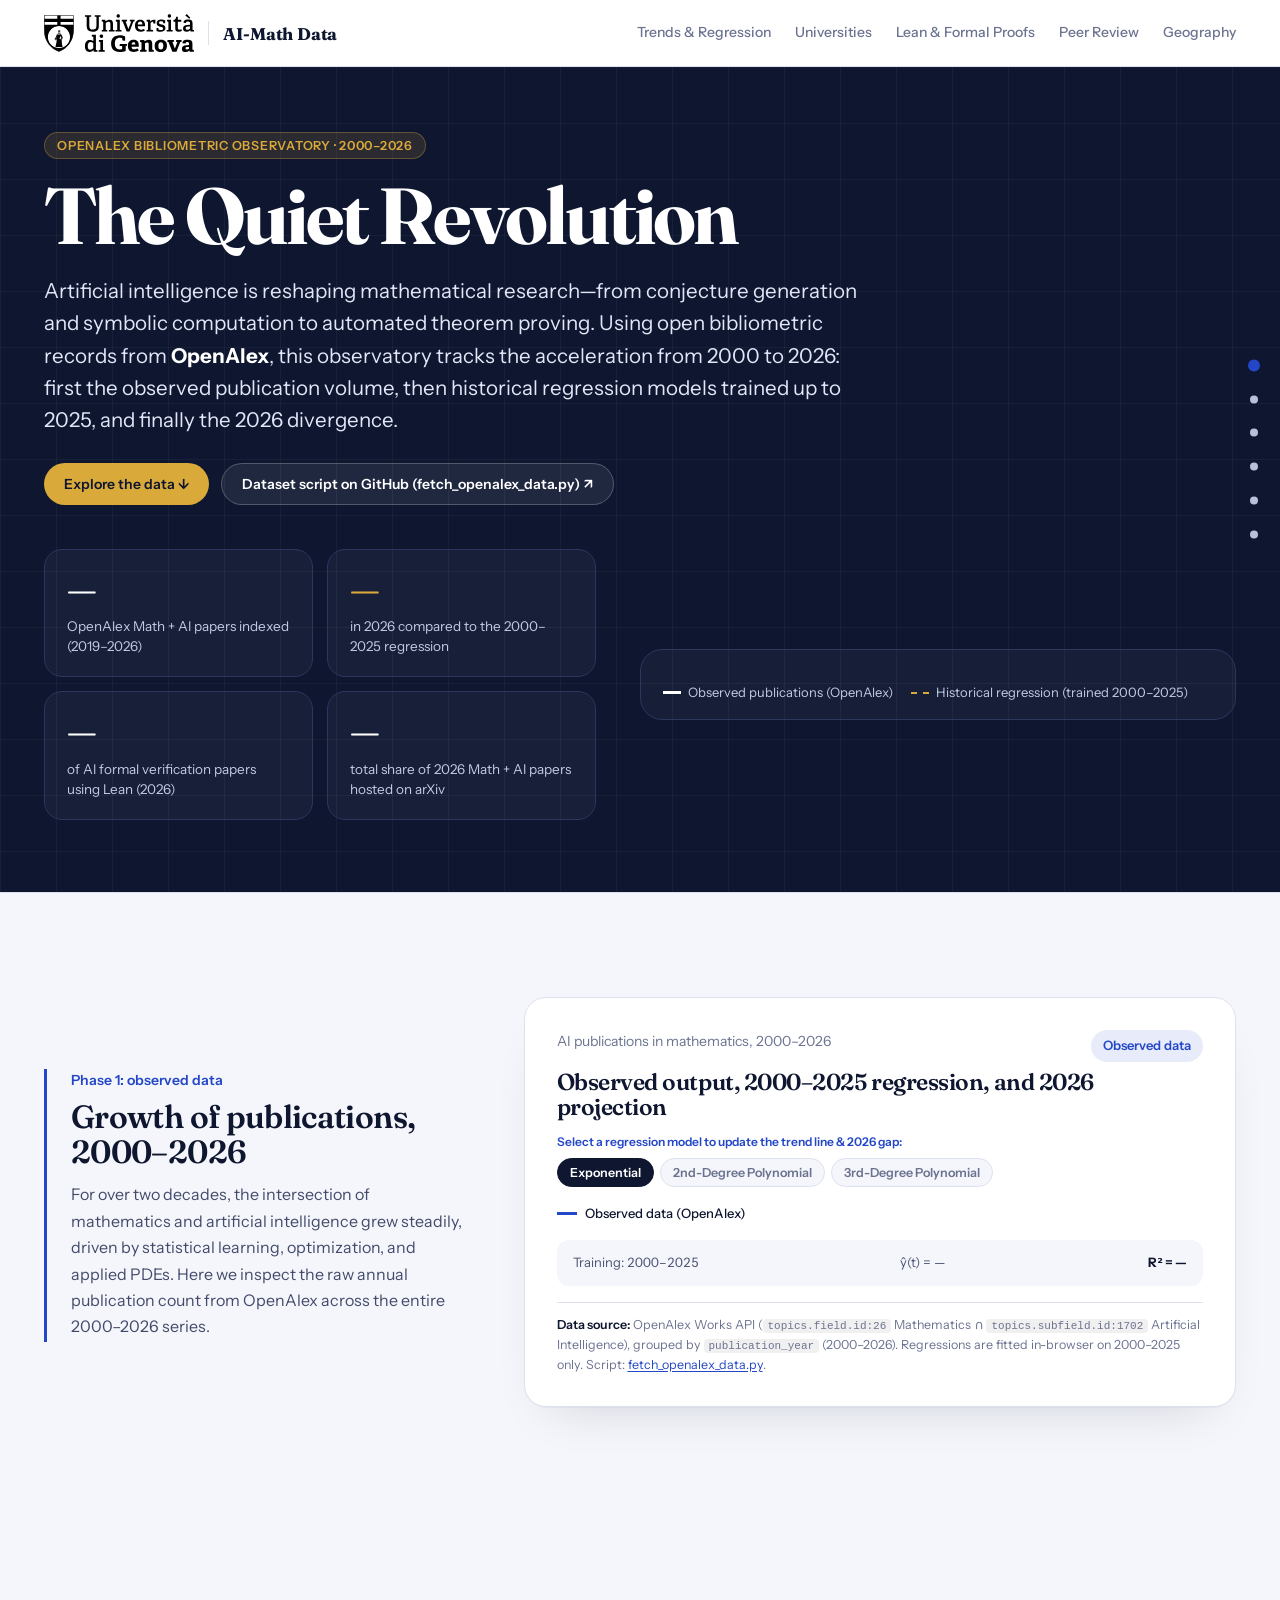
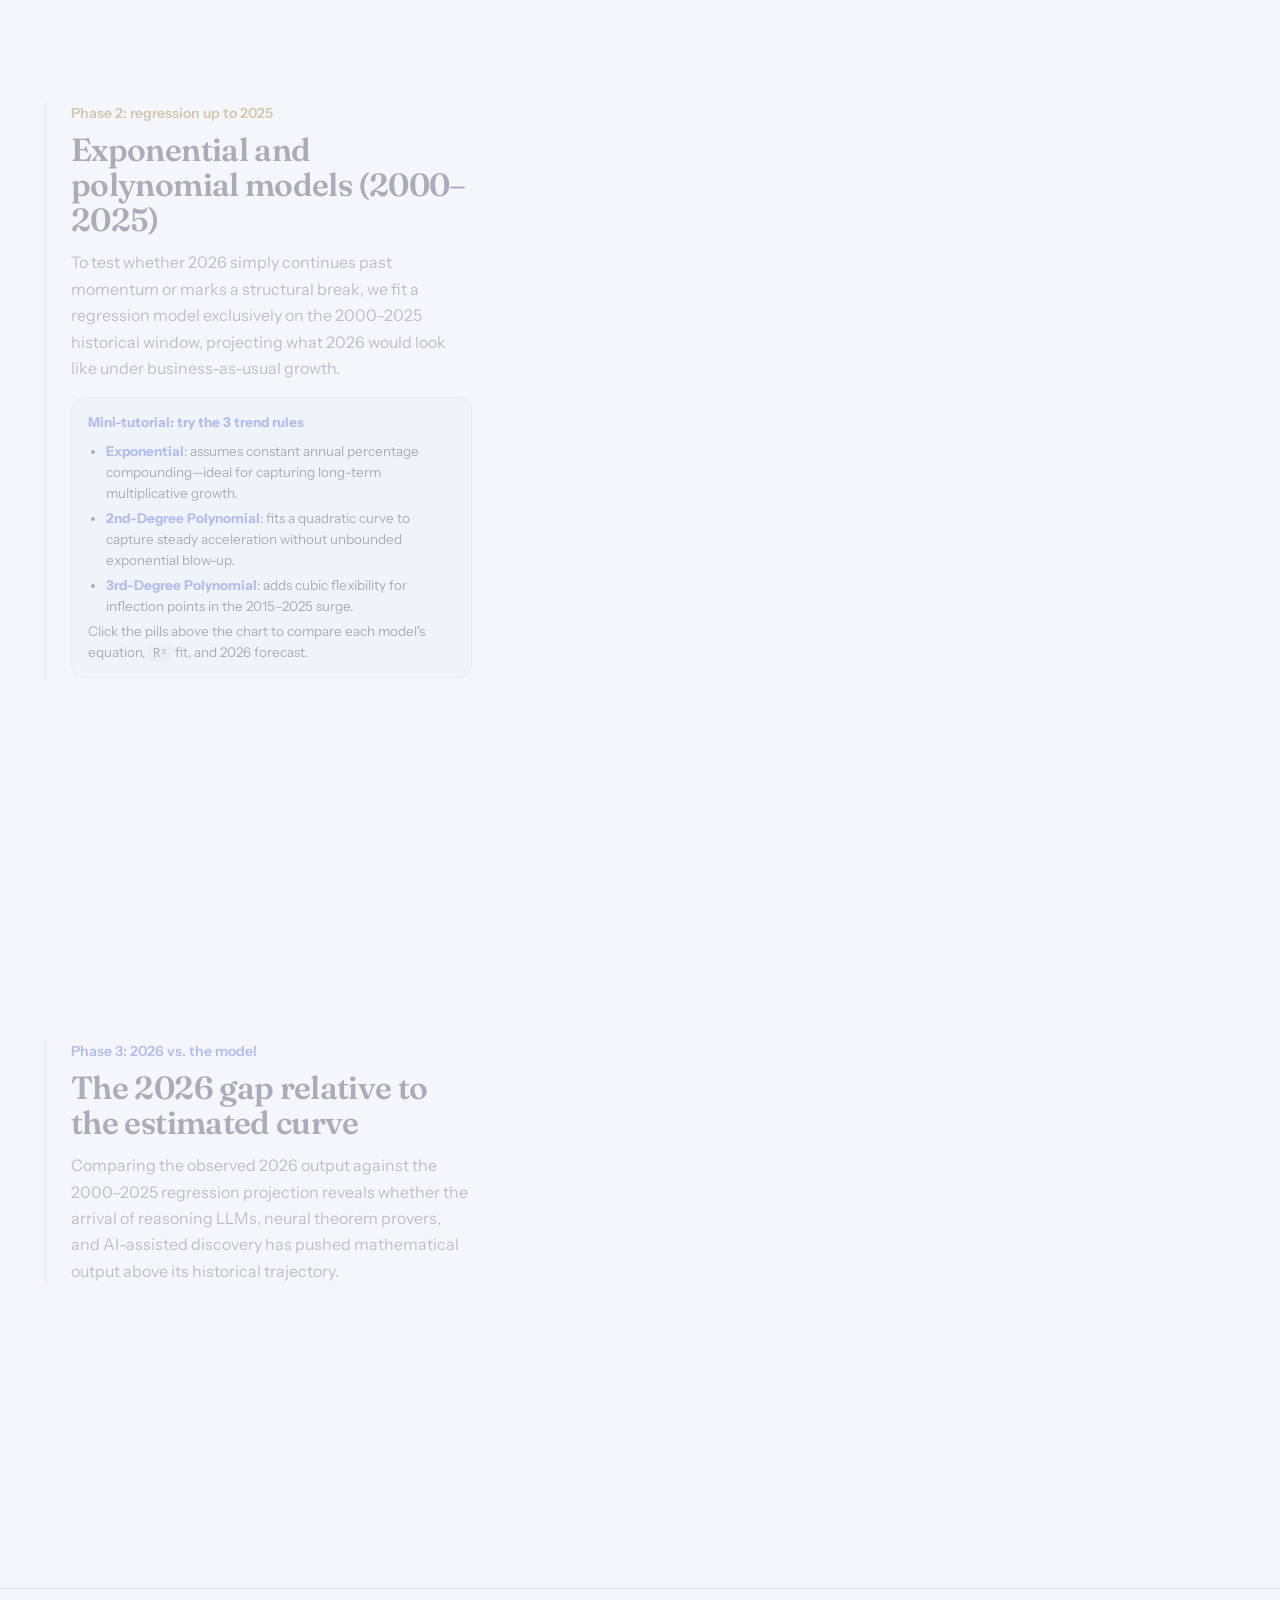
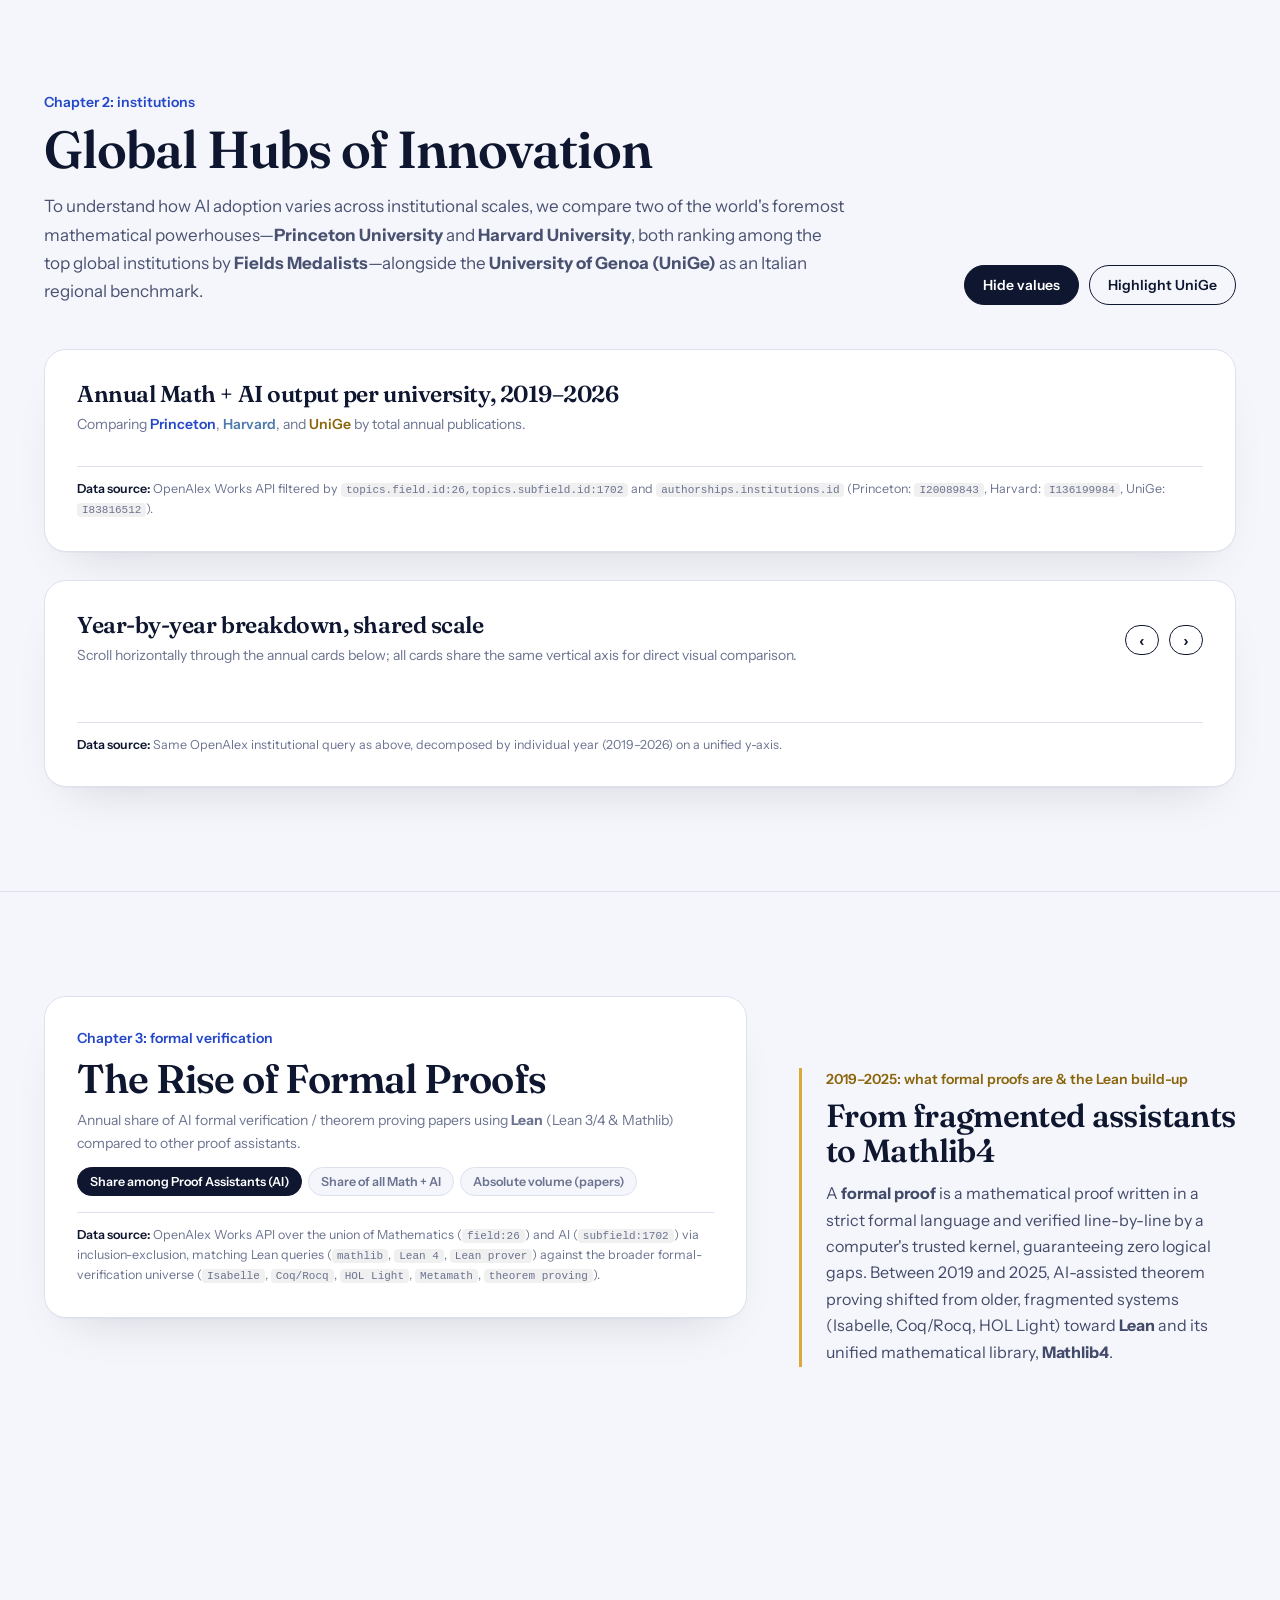
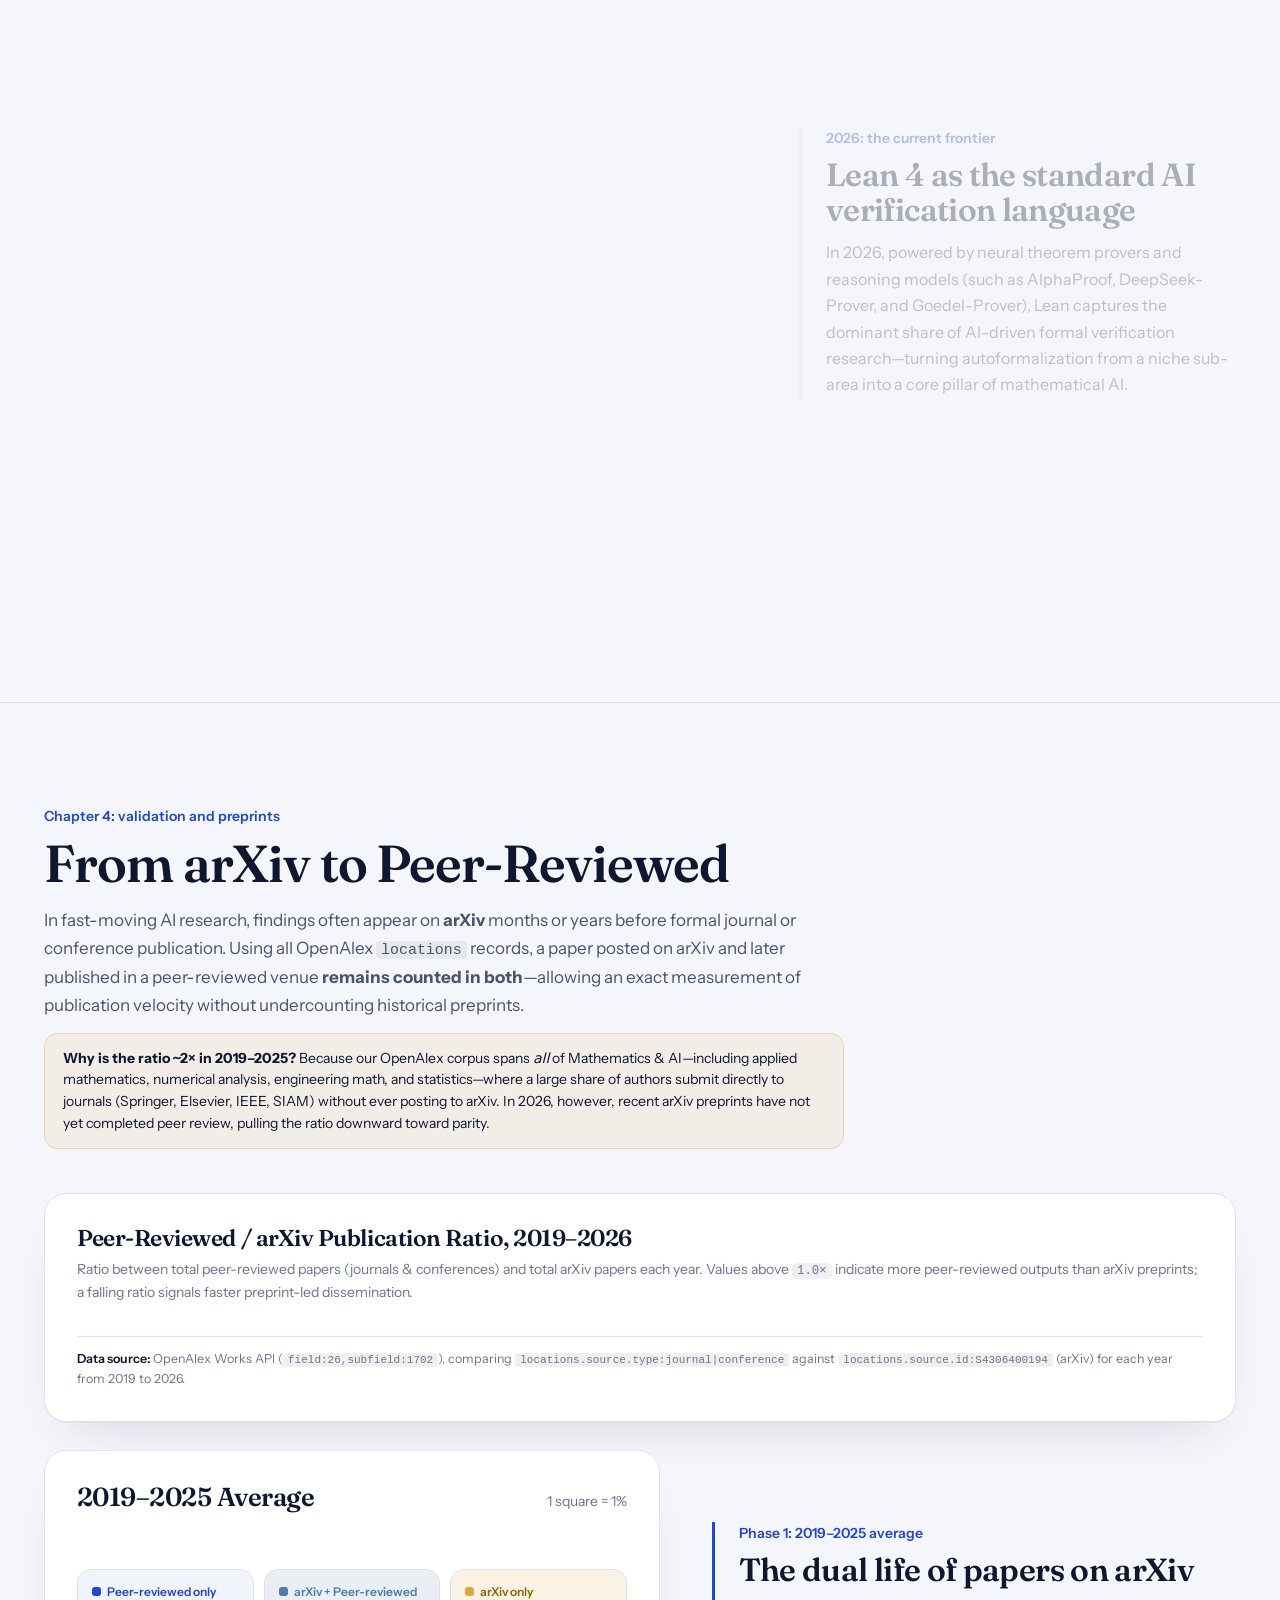
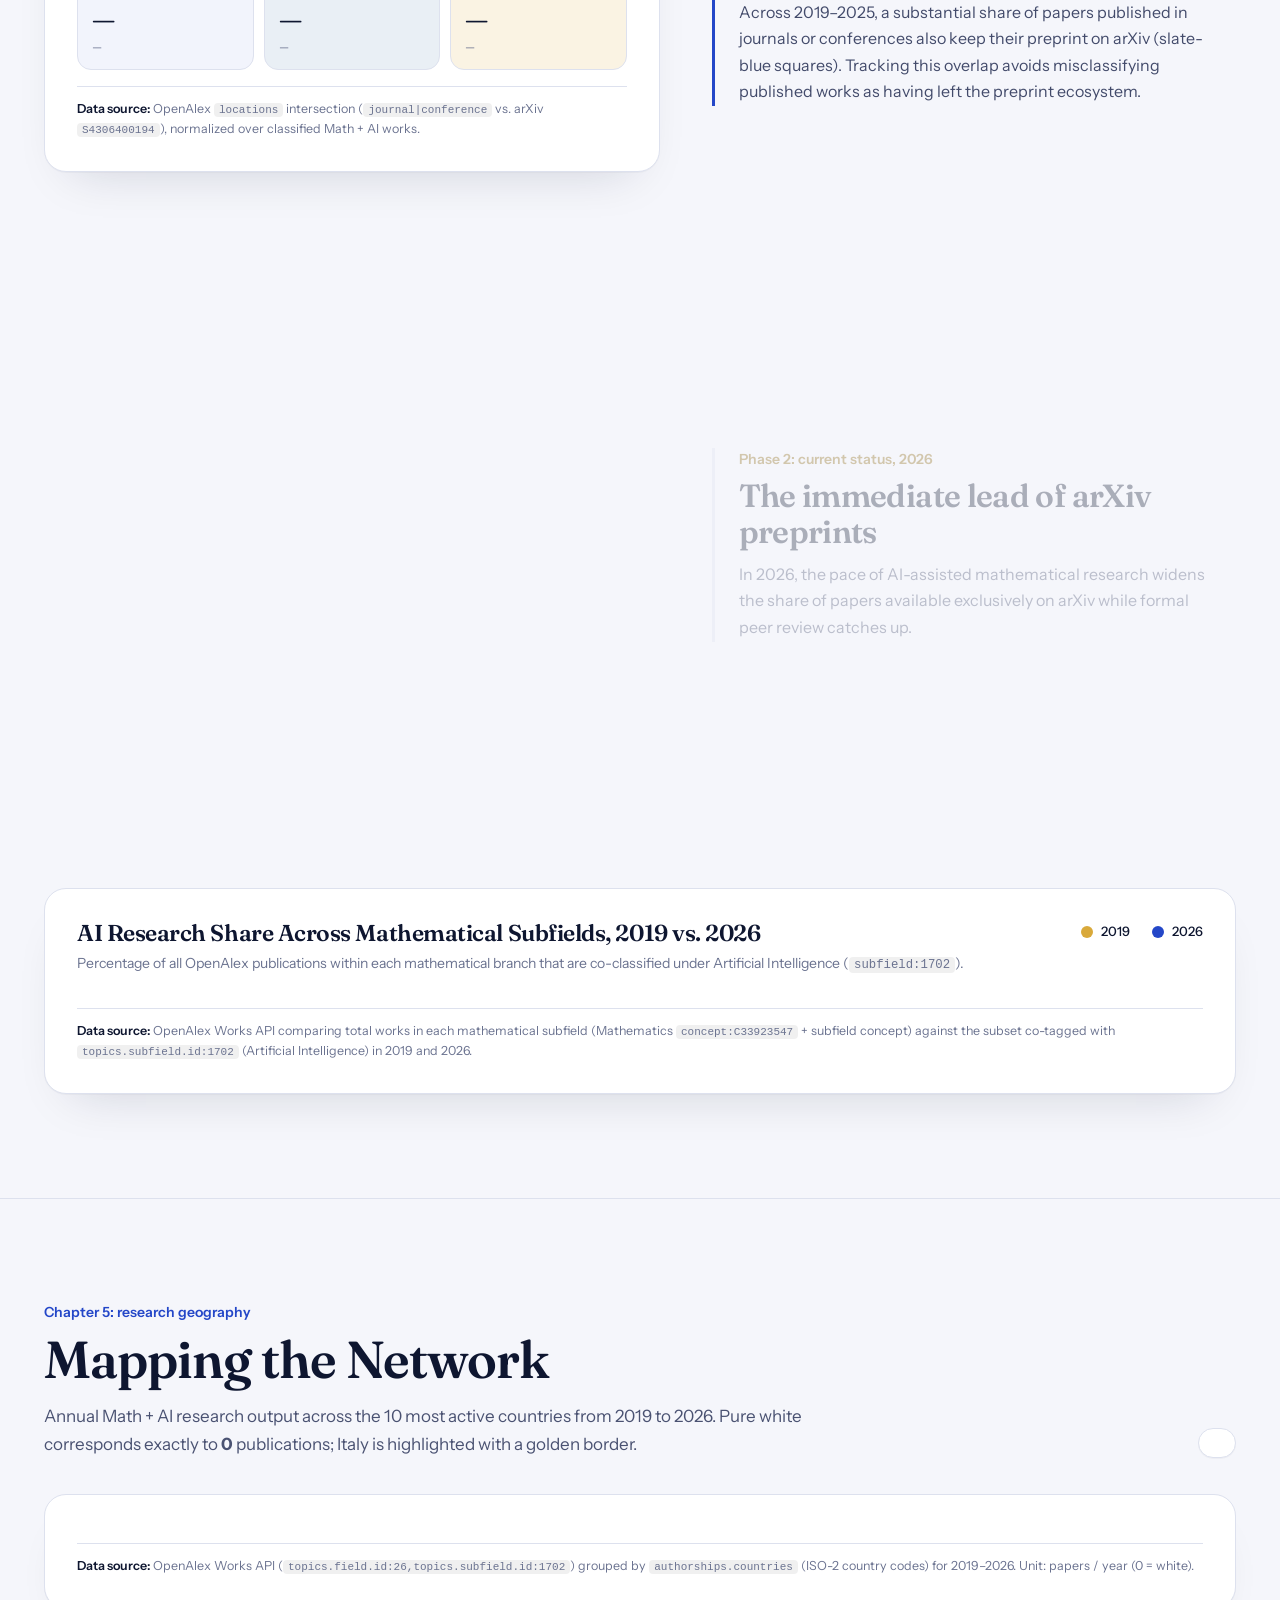
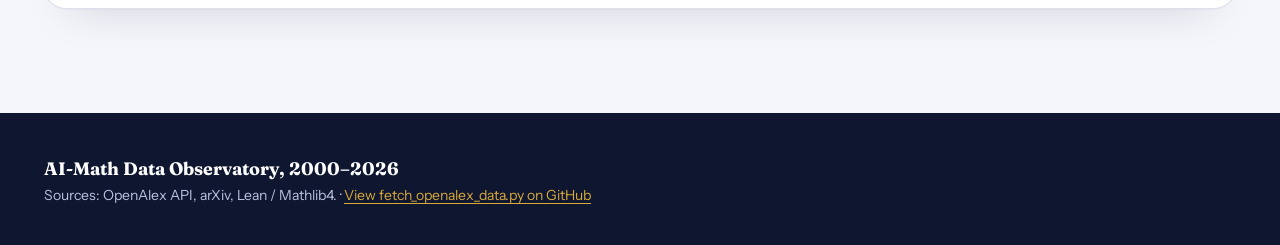
==== commit 4b008166: "Add new SVG logo files for medium and small sizes" ====
--- a/assignment1/Assignment1.html
+++ b/assignment1/Assignment1.html
@@ -1,9 +1,9 @@
 <!DOCTYPE html>
-<html lang="it">
+<html lang="en">
 <head>
 <meta charset="UTF-8" />
 <meta name="viewport" content="width=device-width, initial-scale=1" />
-<title>AI-Math Data — L'Impatto dell'IA nella Matematica (2000–2026)</title>
+<title>AI-Math Data — The Impact of AI on Mathematics (2000–2026)</title>
 <script src="https://d3js.org/d3.v7.min.js"></script>
 <link rel="preconnect" href="https://fonts.googleapis.com" />
 <link rel="preconnect" href="https://fonts.gstatic.com" crossorigin />
@@ -17,54 +17,79 @@
 :focus-visible{outline:2px solid var(--blue);outline-offset:3px}
 ::selection{background:var(--sand)}
 h1,h2,h3{font-family:var(--serif);font-weight:600;letter-spacing:-.02em;line-height:1.1}
-code{font-size:.9em;background:rgba(0,0,0,.06);padding:1px 5px;border-radius:4px}
-.wrap{max-width:1160px;width:100%;margin:0 auto;padding:0 24px}
+code{font-size:.88em;background:rgba(0,0,0,.06);padding:1px 5px;border-radius:4px}
+.wrap{max-width:1240px;width:100%;margin:0 auto;padding:0 24px}
 .wrap>*,.stack>*,.split>*,.hero>*{min-width:0}
 #bar{position:fixed;top:0;left:0;height:3px;width:0;background:linear-gradient(90deg,var(--blue),var(--gold));z-index:60}
 #err{display:none;background:#FFF4D6;border-bottom:1px solid #E7C766;padding:12px 24px;font-size:14px;text-align:center}
-nav{position:sticky;top:0;z-index:50;background:rgba(245,246,251,.88);backdrop-filter:blur(10px);border-bottom:1px solid var(--line)}
-nav .wrap{display:flex;justify-content:space-between;align-items:center;height:58px}
-.brand{font:700 18px var(--serif);letter-spacing:-.01em}
-nav ul{display:flex;gap:28px;list-style:none;padding:0;font-size:14px;font-weight:500;color:var(--mist)}
+
+/* White sticky navbar with responsive UniGe logo */
+nav{position:sticky;top:0;z-index:50;background:rgba(255,255,255,.94);backdrop-filter:blur(10px);border-bottom:1px solid var(--line)}
+nav .wrap{display:flex;justify-content:space-between;align-items:center;height:66px;gap:16px}
+.nav-left{display:flex;align-items:center;gap:14px;min-width:0}
+.nav-logo{display:flex;align-items:center}
+.nav-logo img{display:block;width:auto;object-fit:contain;object-position:left}
+.nav-logo .logo-long{height:38px;max-width:clamp(140px,18vw,220px)}
+.nav-logo .logo-medium{display:none;height:32px;max-width:130px}
+.nav-sep{width:1px;height:24px;background:var(--line)}
+.brand{font:700 17px var(--serif);letter-spacing:-.01em;white-space:nowrap}
+nav ul{display:flex;gap:24px;list-style:none;padding:0;font-size:14px;font-weight:500;color:var(--mist)}
 nav ul a:hover{color:var(--blue)}
+
 .rail{position:fixed;right:22px;top:50%;transform:translateY(-50%);display:none;flex-direction:column;gap:14px;z-index:40}
 .rail a{display:flex;justify-content:flex-end;align-items:center;gap:10px;font-size:12px;font-weight:600;color:var(--mist)}
 .rail span{opacity:0;transition:opacity .2s}.rail a:hover span,.rail a:focus-visible span{opacity:1}
 .rail i{width:8px;height:8px;border-radius:50%;background:#B9C0D8;transition:.2s}
 .rail a.on i{background:var(--blue);transform:scale(1.5)}
-/* hero */
-header{background:var(--ink);color:#fff;padding:88px 0 80px;background-image:linear-gradient(rgba(255,255,255,.045) 1px,transparent 1px),linear-gradient(90deg,rgba(255,255,255,.045) 1px,transparent 1px);background-size:56px 56px}
-.hero{display:grid;grid-template-columns:1.05fr .95fr;gap:56px;align-items:center}
-header h1{font-size:clamp(46px,7vw,92px);font-weight:700;line-height:.98;letter-spacing:-.035em}
-header .lead{margin-top:26px;font-size:19px;line-height:1.55;color:#B9C2E0;max-width:520px}
-.kpis{display:grid;grid-template-columns:1fr 1fr;margin-top:44px;border-top:1px solid #2C3760}
-.kpis div{padding:18px 20px 18px 0;border-bottom:1px solid #2C3760}
-.kpis div:nth-child(even){padding-left:20px;border-left:1px solid #2C3760}
-.kpis b{display:block;font:600 34px/1.1 var(--serif);letter-spacing:-.02em;color:#fff}
+
+/* Hero: prominent top narrative + 2-col KPIs & Curve below */
+header{background:var(--ink);color:#fff;padding:64px 0 72px;background-image:linear-gradient(rgba(255,255,255,.045) 1px,transparent 1px),linear-gradient(90deg,rgba(255,255,255,.045) 1px,transparent 1px);background-size:56px 56px}
+.hero-top{max-width:900px;margin-bottom:44px}
+.hero-eyebrow{display:inline-flex;align-items:center;gap:8px;font:600 12.5px var(--sans);letter-spacing:.06em;text-transform:uppercase;color:var(--gold);background:rgba(217,169,58,.14);border:1px solid rgba(217,169,58,.32);padding:5px 12px;border-radius:99px;margin-bottom:18px}
+header h1{font-size:clamp(44px,6.2vw,84px);font-weight:700;line-height:.98;letter-spacing:-.035em;color:#fff}
+header .lead{margin-top:20px;font-size:clamp(17.5px,1.9vw,20.5px);line-height:1.58;color:#E2E7F7;max-width:820px}
+header .lead strong{color:#fff}
+.hero-actions{display:flex;flex-wrap:wrap;gap:12px;margin-top:26px}
+.hero-btn{display:inline-flex;align-items:center;gap:8px;font:600 14px var(--sans);padding:11px 20px;border-radius:99px;background:var(--gold);color:var(--ink);transition:.2s}
+.hero-btn:hover{background:#E8BC52;transform:translateY(-1px)}
+.hero-btn.ghost{background:rgba(255,255,255,.08);color:#fff;border:1px solid rgba(255,255,255,.22)}
+.hero-btn.ghost:hover{background:rgba(255,255,255,.16);border-color:rgba(255,255,255,.4)}
+
+.hero-grid{display:grid;grid-template-columns:1fr 1.08fr;gap:44px;align-items:center}
+.kpis{display:grid;grid-template-columns:1fr 1fr;gap:14px}
+.kpis div{padding:20px 22px;background:rgba(255,255,255,.045);border:1px solid #2C3760;border-radius:18px}
+.kpis b{display:block;font:600 36px/1.1 var(--serif);letter-spacing:-.02em;color:#fff}
 .kpis b.g{color:var(--gold)}
-.kpis small{display:block;margin-top:6px;font-size:13px;color:#98A3C8;line-height:1.4}
-.curve{background:rgba(255,255,255,.04);border:1px solid #2C3760;border-radius:22px;padding:26px 22px 14px;max-width:100%}
-.curve p{font-size:13px;color:#98A3C8;margin-top:6px;display:flex;gap:18px;flex-wrap:wrap}
+.kpis small{display:block;margin-top:8px;font-size:13.5px;color:#C2CBE6;line-height:1.45}
+.curve{background:rgba(255,255,255,.04);border:1px solid #2C3760;border-radius:22px;padding:24px 22px 16px;max-width:100%}
+.curve p{font-size:13px;color:#C2CBE6;margin-top:8px;display:flex;gap:18px;flex-wrap:wrap}
 .curve p i{display:inline-block;width:18px;height:0;border-top:3px solid #fff;margin-right:7px;vertical-align:3px}
 .curve p i.d{border-top:2px dashed var(--gold)}
-.curve .axis text{fill:#98A3C8}.curve .axis path,.curve .axis line{stroke:#37426B}
-/* sections */
+.curve .axis text{fill:#B9C2E0}.curve .axis path,.curve .axis line{stroke:#37426B}
+
+/* Sections */
 section{padding:104px 0;border-top:1px solid var(--line)}
-.sh{max-width:720px;margin-bottom:44px}
+.sh{max-width:800px;margin-bottom:44px}
 .sh h2,.panel h2{font-size:clamp(32px,4.4vw,52px)}
 .sh p{margin-top:14px;color:#4A5272;font-size:17px}
 .k{font:600 14px var(--sans);color:var(--blue);margin-bottom:10px;display:block}
-.split{display:grid;grid-template-columns:5fr 7fr;gap:64px;align-items:start}
-.split.lean{grid-template-columns:7fr 5fr}.split.wf{grid-template-columns:1fr 1fr}
-.sticky{position:sticky;top:90px}
-.steps{display:grid;gap:44vh;padding:10vh 0 22vh}
+.split{display:grid;grid-template-columns:4.5fr 7.5fr;gap:52px;align-items:start}
+.split.lean{grid-template-columns:7.4fr 4.6fr}.split.wf{grid-template-columns:1.08fr .92fr}
+.sticky{position:sticky;top:88px}
+.steps{display:grid;gap:40vh;padding:8vh 0 22vh}
 .step{padding:2px 0 2px 24px;border-left:3px solid var(--line);opacity:.32;transition:opacity .4s,border-color .4s}
 .step.on{opacity:1;border-color:var(--blue)}
 .step.gold.on{border-color:var(--gold)}
-.step h3{font-size:clamp(24px,2.6vw,32px);margin:4px 0 12px}
+.step h3{font-size:clamp(24px,2.5vw,32px);margin:4px 0 12px}
 .step p{color:#434B6B;max-width:480px}
+.tutorial-box{margin-top:16px;padding:14px 16px;border-radius:14px;background:rgba(36,71,200,.06);border:1px solid rgba(36,71,200,.18);font-size:13.5px;line-height:1.55;color:var(--ink)}
+.tutorial-box strong{color:var(--blue)}
+.tutorial-box ul{margin:8px 0 0 18px;padding:0}
+.tutorial-box li{margin-bottom:4px}
+.note-box{margin-top:14px;padding:14px 18px;border-radius:14px;background:rgba(217,169,58,.1);border:1px solid rgba(217,169,58,.32);font-size:14px;line-height:1.55;color:var(--ink)}
+
 .panel{background:#fff;border:1px solid var(--line);border-radius:22px;padding:32px;min-width:0;max-width:100%;box-shadow:0 1px 0 rgba(14,22,48,.03),0 24px 48px -28px rgba(14,22,48,.18)}
-.panel h3.t{font-size:22px;margin-bottom:6px}
+.panel h3.t{font-size:23px;margin-bottom:6px}
 .panel .sub{font-size:14px;color:var(--mist)}
 .row{display:flex;flex-wrap:wrap;gap:12px;justify-content:space-between;align-items:flex-start}
 .badge{font-size:13px;font-weight:600;padding:5px 12px;border-radius:99px;background:rgba(36,71,200,.1);color:var(--blue)}
@@ -72,9 +97,13 @@
 .lg i{display:inline-block;width:12px;height:12px;border-radius:3px;margin-right:8px;vertical-align:-1px}
 .lg i.ln{height:0;width:20px;border-radius:0;border-top:3px solid var(--blue);vertical-align:3px}
 .lg i.dsh{height:0;width:20px;border-radius:0;border-top:2px dashed var(--goldD);vertical-align:3px}
-.lg div{transition:opacity .3s}
+.lg div{display:flex;align-items:center}
+.inline-dot{display:inline-block;width:10px;height:10px;border-radius:3px;margin-right:5px;vertical-align:0}
 .ml{margin-top:16px;padding:12px 16px;border-radius:12px;background:var(--paper);font-size:13px;color:#4A5272;display:flex;flex-wrap:wrap;justify-content:space-between;gap:6px 16px;font-variant-numeric:tabular-nums}
 .ml b{color:var(--ink)}
+.chart-src{margin-top:16px;padding-top:12px;border-top:1px solid var(--line);font-size:12.5px;line-height:1.55;color:var(--mist)}
+.chart-src b{color:var(--ink);font-weight:600}
+.chart-src a{color:var(--blue);text-decoration:underline;text-underline-offset:2px}
 .btns{display:flex;gap:10px;flex-wrap:wrap;margin-top:22px}
 .btn{font:600 14px var(--sans);padding:10px 18px;border-radius:99px;border:1px solid var(--ink);background:var(--ink);color:#fff;cursor:pointer;transition:.2s}
 .btn:hover{background:var(--blue);border-color:var(--blue)}
@@ -82,17 +111,17 @@
 .btn.alt.on{background:var(--gold);border-color:var(--gold);color:var(--ink)}
 .btn.sm-nav{padding:6px 13px;font-size:16px;line-height:1}
 .pills{display:flex;flex-wrap:wrap;gap:6px;margin-top:12px}
-.pill{font:600 12px var(--sans);padding:5px 11px;border-radius:99px;border:1px solid var(--line);background:var(--paper);color:var(--mist);cursor:pointer;transition:.15s}
+.pill{font:600 12.5px var(--sans);padding:6px 12px;border-radius:99px;border:1px solid var(--line);background:var(--paper);color:var(--mist);cursor:pointer;transition:.15s}
 .pill:hover{border-color:var(--blue);color:var(--blue)}
 .pill.on{background:var(--ink);border-color:var(--ink);color:#fff}
+.pill-hint{font-size:12px;color:var(--blue);font-weight:600;margin-top:12px;display:block}
 .stack{display:grid;grid-template-columns:minmax(0,1fr);gap:28px}
-/* Carosello orizzontale cards capitolo 2 contenuto dentro la panel */
 .sm{display:flex;flex-wrap:nowrap;gap:16px;width:100%;max-width:100%;min-width:0;margin-top:20px;overflow-x:auto;scroll-snap-type:x mandatory;padding:4px 2px 14px;-webkit-overflow-scrolling:touch;scrollbar-width:thin;scrollbar-color:var(--sky) var(--paper)}
 .sm::-webkit-scrollbar{height:8px}
 .sm::-webkit-scrollbar-track{background:var(--paper);border-radius:99px}
 .sm::-webkit-scrollbar-thumb{background:#B9C4E6;border-radius:99px}
 .sm::-webkit-scrollbar-thumb:hover{background:var(--blue)}
-.sm>div{flex:0 0 242px;scroll-snap-align:start;border:1px solid var(--line);border-radius:16px;padding:14px 14px 6px;background:var(--paper);box-shadow:0 8px 20px -14px rgba(14,22,48,.16)}
+.sm>div{flex:0 0 264px;scroll-snap-align:start;border:1px solid var(--line);border-radius:16px;padding:14px 14px 8px;background:var(--paper);box-shadow:0 8px 20px -14px rgba(14,22,48,.16)}
 .sm .h{display:flex;justify-content:space-between;align-items:baseline;font-size:12px;color:var(--mist);margin-bottom:4px}
 .sm .h b{font:600 18px var(--serif);color:var(--ink)}
 .scr{width:100%;max-width:100%;min-width:0;overflow-x:auto}
@@ -109,15 +138,16 @@
 .cell b{display:block;font:600 28px/1.15 var(--serif);margin-top:2px}
 .cell small{font-size:11.5px;color:var(--mist);display:block;margin-top:2px}
 #heat-lg{font-size:12px;font-weight:600}
-#heat-lg div{width:160px;height:11px;border-radius:9px;margin:6px 0 4px;border:1px solid var(--line)}
+#heat-lg div{width:180px;height:11px;border-radius:9px;margin:6px 0 4px;border:1px solid var(--line)}
 #heat-lg p{display:flex;justify-content:space-between;color:var(--mist);font-weight:500}
 .foot{margin-top:18px;padding-top:16px;border-top:1px solid var(--line);display:flex;flex-wrap:wrap;justify-content:space-between;gap:8px;font-size:13px;color:var(--mist)}
 footer{background:var(--ink);color:#B9C2E0;padding:44px 0;font-size:14px}
 footer b{display:block;font:700 18px var(--serif);color:#fff;margin-bottom:4px}
-#tt{position:fixed;pointer-events:none;opacity:0;transition:opacity .14s;z-index:9999;background:var(--ink);color:#fff;padding:10px 14px;border-radius:12px;font-size:13px;line-height:1.5;max-width:310px;box-shadow:0 16px 32px rgba(14,22,48,.28)}
+footer a{color:var(--gold);text-decoration:underline;text-underline-offset:3px}
+#tt{position:fixed;pointer-events:none;opacity:0;transition:opacity .14s;z-index:9999;background:var(--ink);color:#fff;padding:10px 14px;border-radius:12px;font-size:13px;line-height:1.5;max-width:320px;box-shadow:0 16px 32px rgba(14,22,48,.28)}
 #tt .g{color:var(--sand)}#tt small{color:#A9B3D6}
-@media(max-width:980px){.hero,.split,.split.lean,.split.wf{grid-template-columns:1fr;gap:36px}.sticky{position:static}.steps{gap:28px;padding:0}.step{opacity:1}nav ul{gap:16px;font-size:13px}section{padding:72px 0}}
-@media(max-width:620px){nav ul li:nth-child(n+4){display:none}.panel{padding:20px}.cells{grid-template-columns:1fr}.sm>div{flex:0 0 220px}}
+@media(max-width:980px){.hero-grid,.split,.split.lean,.split.wf{grid-template-columns:1fr;gap:36px}.sticky{position:static}.steps{gap:28px;padding:0}.step{opacity:1}nav ul{gap:14px;font-size:13px}section{padding:72px 0}}
+@media(max-width:620px){nav ul li:nth-child(n+4){display:none}.nav-sep,.brand{display:none}.nav-logo .logo-long{display:none}.nav-logo .logo-medium{display:block}.panel{padding:20px}.cells{grid-template-columns:1fr}.sm>div{flex:0 0 230px}.kpis{grid-template-columns:1fr}}
 @media(min-width:1280px){.rail{display:flex}}
 @media(prefers-reduced-motion:reduce){html{scroll-behavior:auto}*{transition:none!important}}
 </style>
@@ -127,33 +157,47 @@
 <div id="err">Unable to load <code>./data/openalex_ai_math.json</code>. Run <code>python fetch_openalex_data.py</code> and open the page from a local server (e.g., <code>python -m http.server 8000</code>).</div>
 
 <nav><div class="wrap">
-  <a href="#top" class="brand">AI-Math Data</a>
-  <ul><li><a href="#rivoluzione">Trends &amp; Regression</a></li><li><a href="#hub-globali">Universities</a></li><li><a href="#prove-formali">Lean</a></li><li><a href="#preprint-review">Peer Review</a></li><li><a href="#mappa-geografica">Network</a></li></ul>
+  <div class="nav-left">
+    <a href="#top" class="nav-logo" aria-label="University of Genoa — AI-Math Data">
+      <img src="./logos/long.svg" alt="University of Genoa" class="logo-long" />
+      <img src="./logos/medium.svg" alt="University of Genoa" class="logo-medium" />
+    </a>
+    <span class="nav-sep" aria-hidden="true"></span>
+    <a href="#top" class="brand">AI-Math Data</a>
+  </div>
+  <ul><li><a href="#rivoluzione">Trends &amp; Regression</a></li><li><a href="#hub-globali">Universities</a></li><li><a href="#prove-formali">Lean &amp; Formal Proofs</a></li><li><a href="#preprint-review">Peer Review</a></li><li><a href="#mappa-geografica">Geography</a></li></ul>
 </div></nav>
 
 <aside class="rail" aria-label="Chapter progress">
   <a href="#top" class="on" data-t="top"><span>Intro</span><i></i></a>
   <a href="#rivoluzione" data-t="rivoluzione"><span>Trends &amp; Reg.</span><i></i></a>
   <a href="#hub-globali" data-t="hub-globali"><span>Universities</span><i></i></a>
-  <a href="#prove-formali" data-t="prove-formali"><span>Lean 4</span><i></i></a>
+  <a href="#prove-formali" data-t="prove-formali"><span>Formal Proofs</span><i></i></a>
   <a href="#preprint-review" data-t="preprint-review"><span>Peer Review</span><i></i></a>
   <a href="#mappa-geografica" data-t="mappa-geografica"><span>Geography</span><i></i></a>
 </aside>
 
-<header id="top"><div class="wrap hero">
-  <div>
+<header id="top"><div class="wrap">
+  <div class="hero-top">
+    <span class="hero-eyebrow">OpenAlex Bibliometric Observatory · 2000–2026</span>
     <h1>The Quiet Revolution</h1>
-    <p class="lead">Artificial Intelligence is changing mathematical research far beyond the expected trajectory. Scroll to see: first, the observed data from 2000; then, the regression trained up to 2025; and finally, the comparison with 2026.</p>
+    <p class="lead">Artificial intelligence is reshaping mathematical research—from conjecture generation and symbolic computation to automated theorem proving. Using open bibliometric records from <strong>OpenAlex</strong>, this observatory tracks the acceleration from 2000 to 2026: first the observed publication volume, then historical regression models trained up to 2025, and finally the 2026 divergence.</p>
+    <div class="hero-actions">
+      <a href="#rivoluzione" class="hero-btn">Explore the data &darr;</a>
+      <a href="https://github.com/Biondi-Tommaso/DataViz_AIImpact/blob/stream/assignment1/fetch_openalex_data.py" target="_blank" rel="noopener" class="hero-btn ghost">Dataset script on GitHub (fetch_openalex_data.py) &#8599;</a>
+    </div>
+  </div>
+  <div class="hero-grid">
     <div class="kpis">
-      <div><b id="kpi-total">—</b><small>OpenAlex papers, 2019–2026</small></div>
+      <div><b id="kpi-total">—</b><small>OpenAlex Math + AI papers indexed (2019–2026)</small></div>
       <div><b id="kpi-surplus" class="g">—</b><small id="kpi-surplus-lbl">in 2026 compared to the 2000–2025 regression</small></div>
       <div><b id="kpi-lean">—</b><small>of AI formal verification papers using Lean (2026)</small></div>
-      <div><b id="kpi-preprint">—</b><small>present on arXiv in 2026</small></div>
-    </div>
-  </div>
-  <div class="curve">
-    <div id="hero-curve"></div>
-    <p><span><i></i>Observed publications</span><span><i class="d"></i>Historical regression (up to 2025)</span></p>
+      <div><b id="kpi-preprint">—</b><small>total share of 2026 Math + AI papers hosted on arXiv</small></div>
+    </div>
+    <div class="curve">
+      <div id="hero-curve"></div>
+      <p><span><i></i>Observed publications (OpenAlex)</span><span><i class="d"></i>Historical regression (trained 2000–2025)</span></p>
+    </div>
   </div>
 </div></header>
 
@@ -162,34 +206,45 @@
     <div class="step st-trend on" data-v="data">
       <span class="k">Phase 1: observed data</span>
       <h3 id="s1-title">Growth of publications, 2000–2026</h3>
-      <p>OpenAlex data shows the entire series of publications at the intersection of mathematics and artificial intelligence, from the 2000s through 2026.</p>
+      <p>For over two decades, the intersection of mathematics and artificial intelligence grew steadily, driven by statistical learning, optimization, and applied PDEs. Here we inspect the raw annual publication count from OpenAlex across the entire 2000–2026 series.</p>
     </div>
     <div class="step gold st-trend" data-v="trend">
       <span class="k" style="color:var(--goldD)">Phase 2: regression up to 2025</span>
       <h3 id="s2-title">Exponential and polynomial models (2000–2025)</h3>
-      <p id="s2-text">We train a regression (exponential or 2nd/3rd degree polynomial) on the entire historical series up to 2025 inclusive, to estimate the expected growth trajectory into 2026.</p>
+      <p id="s2-text">To test whether 2026 simply continues past momentum or marks a structural break, we fit a regression model exclusively on the 2000–2025 historical window, projecting what 2026 would look like under business-as-usual growth.</p>
+      <div class="tutorial-box">
+        <strong>Mini-tutorial: try the 3 trend rules</strong>
+        <ul>
+          <li><strong>Exponential</strong>: assumes constant annual percentage compounding—ideal for capturing long-term multiplicative growth.</li>
+          <li><strong>2nd-Degree Polynomial</strong>: fits a quadratic curve to capture steady acceleration without unbounded exponential blow-up.</li>
+          <li><strong>3rd-Degree Polynomial</strong>: adds cubic flexibility for inflection points in the 2015–2025 surge.</li>
+        </ul>
+        Click the pills above the chart to compare each model's equation, <code>R²</code> fit, and 2026 forecast.
+      </div>
     </div>
     <div class="step st-trend" data-v="boom">
       <span class="k">Phase 3: 2026 vs. the model</span>
       <h3>The 2026 gap relative to the estimated curve</h3>
-      <p id="boom-text">By comparing the observed value of 2026 with the projection of the regression trained up to 2025, we measure how much the current pace exceeds the historical trend.</p>
+      <p id="boom-text">Comparing the observed 2026 output against the 2000–2025 regression projection reveals whether the arrival of reasoning LLMs, neural theorem provers, and AI-assisted discovery has pushed mathematical output above its historical trajectory.</p>
     </div>
   </div>
   <div class="sticky"><div class="panel">
     <div class="row"><span class="sub" id="t-sub">AI publications in mathematics, 2000–2026</span><span id="phase-badge" class="badge">Observed data</span></div>
-    <h3 class="t" style="margin-top:8px">Real data, 2000–2025 regression and 2026 projection</h3>
-    <div id="reg-pills" class="pills">
+    <h3 class="t" style="margin-top:8px">Observed output, 2000–2025 regression, and 2026 projection</h3>
+    <span class="pill-hint">Select a regression model to update the trend line &amp; 2026 gap:</span>
+    <div id="reg-pills" class="pills" style="margin-top:6px">
       <button type="button" class="pill on" data-m="exp">Exponential</button>
-      <button type="button" class="pill" data-m="poly2">2nd Degree Polynomial</button>
-      <button type="button" class="pill" data-m="poly3">3rd Degree Polynomial</button>
+      <button type="button" class="pill" data-m="poly2">2nd-Degree Polynomial</button>
+      <button type="button" class="pill" data-m="poly3">3rd-Degree Polynomial</button>
     </div>
     <div class="lg">
       <div><i class="ln"></i>Observed data (OpenAlex)</div>
-      <div id="lg-trend" style="opacity:.25"><i class="dsh"></i><span id="lg-avg-txt">Regression (2000–2025)</span></div>
-      <div id="lg-boom" style="opacity:.25"><i style="background:var(--sand);border:1px solid var(--gold)"></i>Gap relative to model</div>
+      <div id="lg-trend" style="display:none"><i class="dsh"></i><span id="lg-avg-txt">Regression (2000–2025)</span></div>
+      <div id="lg-boom" style="display:none"><i style="background:var(--sand);border:1px solid var(--gold)"></i>Gap relative to model</div>
     </div>
     <div id="trend-chart"></div>
     <div class="ml"><span id="ml-win">Training: 2000–2025</span><span id="ml-f">ŷ(t) = —</span><b id="ml-r2">R² = —</b></div>
+    <div class="chart-src"><b>Data source:</b> OpenAlex Works API (<code>topics.field.id:26</code> Mathematics &cap; <code>topics.subfield.id:1702</code> Artificial Intelligence), grouped by <code>publication_year</code> (2000–2026). Regressions are fitted in-browser on 2000–2025 only. Script: <a href="https://github.com/Biondi-Tommaso/DataViz_AIImpact/blob/stream/assignment1/fetch_openalex_data.py" target="_blank" rel="noopener">fetch_openalex_data.py</a>.</div>
   </div></div>
 </div></div></section>
 
@@ -198,7 +253,7 @@
     <div class="sh" style="margin:0">
       <span class="k">Chapter 2: institutions</span>
       <h2>Global Hubs of Innovation</h2>
-      <p>A comparison of three academic poles: <strong>University of Oxford</strong>, <strong>New York University (NYU)</strong>, and <strong>University of Genoa (UniGe)</strong>.</p>
+      <p>To understand how AI adoption varies across institutional scales, we compare two of the world's foremost mathematical powerhouses—<strong>Princeton University</strong> and <strong>Harvard University</strong>, both ranking among the top global institutions by <strong>Fields Medalists</strong>—alongside the <strong>University of Genoa (UniGe)</strong> as an Italian regional benchmark.</p>
     </div>
     <div class="btns" style="margin:0">
       <button id="btn-labels" class="btn">Hide values</button>
@@ -207,15 +262,20 @@
   </div>
   <div class="stack">
     <div class="panel">
-      <div class="row"><h3 class="t">Annual production per university, 2019–2026</h3>
-        <div class="lg" style="margin:0"><div><i style="background:var(--blue)"></i>Oxford</div><div><i style="background:var(--sky)"></i>NYU</div><div><i style="background:var(--gold)"></i>UniGe</div></div></div>
+      <div class="row">
+        <div>
+          <h3 class="t">Annual Math + AI output per university, 2019–2026</h3>
+          <p class="sub" id="uni-inline-sub">Comparing <span style="color:var(--blue);font-weight:600">Princeton</span>, <span style="color:var(--mid);font-weight:600">Harvard</span>, and <span style="color:var(--goldD);font-weight:600">UniGe</span> by total annual publications.</p>
+        </div>
+      </div>
       <div id="grouped" class="scr" style="margin-top:14px"></div>
+      <div class="chart-src"><b>Data source:</b> OpenAlex Works API filtered by <code>topics.field.id:26,topics.subfield.id:1702</code> and <code>authorships.institutions.id</code> (Princeton: <code>I20089843</code>, Harvard: <code>I136199984</code>, UniGe: <code>I83816512</code>).</div>
     </div>
     <div class="panel">
       <div class="row" style="align-items:center">
         <div>
-          <h3 class="t">Year by year, shared scale</h3>
-          <p class="sub">Scroll horizontally through the year cards within this panel (shared vertical axis).</p>
+          <h3 class="t">Year-by-year breakdown, shared scale</h3>
+          <p class="sub">Scroll horizontally through the annual cards below; all cards share the same vertical axis for direct visual comparison.</p>
         </div>
         <div class="btns" style="margin:0">
           <button id="sm-prev" class="btn alt sm-nav" type="button" aria-label="Scroll left">&#8249;</button>
@@ -223,6 +283,7 @@
         </div>
       </div>
       <div id="smalls" class="sm"></div>
+      <div class="chart-src"><b>Data source:</b> Same OpenAlex institutional query as above, decomposed by individual year (2019–2026) on a unified y-axis.</div>
     </div>
   </div>
 </div></section>
@@ -239,19 +300,19 @@
       <button type="button" class="pill" data-m="mathai">Share of all Math + AI</button>
       <button type="button" class="pill" data-m="count">Absolute volume (papers)</button>
     </div>
-    <div class="lg"><div><i style="background:var(--blue)"></i><span id="lg-lean-txt">Lean (formally verified)</span></div><div id="lg-nonlean"><i style="background:var(--sand)"></i>Other proof assistants (Isabelle, Coq/Rocq, HOL…)</div></div>
-    <div id="stacked"></div>
+    <div id="stacked" style="margin-top:16px"></div>
+    <div class="chart-src"><b>Data source:</b> OpenAlex Works API over the union of Mathematics (<code>field:26</code>) and AI (<code>subfield:1702</code>) via inclusion-exclusion, matching Lean queries (<code>mathlib</code>, <code>Lean 4</code>, <code>Lean prover</code>) against the broader formal-verification universe (<code>Isabelle</code>, <code>Coq/Rocq</code>, <code>HOL Light</code>, <code>Metamath</code>, <code>theorem proving</code>).</div>
   </div></div>
   <div class="steps">
-    <div class="step gold st-lean on" data-v="early">
-      <span class="k" style="color:var(--goldD)">2019–2022: first steps</span>
-      <h3>Before the Lean 4 breakthrough</h3>
-      <p>Between 2019 and 2022, neural theorem proving was fragmented across Isabelle, Coq, HOL Light, and Metamath; works based on Lean and Mathlib were still a minority.</p>
-    </div>
-    <div class="step st-lean" data-v="boom">
-      <span class="k">2023–2026: acceleration</span>
-      <h3>The rise of Lean 4 and Mathlib4</h3>
-      <p>With Lean 4, Mathlib4, and new LLM provers (AlphaProof, DeepSeek-Prover, Goedel-Prover), Lean is rapidly becoming the dominant language in AI-assisted formal verification.</p>
+    <div class="step gold st-lean on" data-v="upto2025">
+      <span class="k" style="color:var(--goldD)">2019–2025: what formal proofs are &amp; the Lean build-up</span>
+      <h3>From fragmented assistants to Mathlib4</h3>
+      <p>A <strong>formal proof</strong> is a mathematical proof written in a strict formal language and verified line-by-line by a computer's trusted kernel, guaranteeing zero logical gaps. Between 2019 and 2025, AI-assisted theorem proving shifted from older, fragmented systems (Isabelle, Coq/Rocq, HOL Light) toward <strong>Lean</strong> and its unified mathematical library, <strong>Mathlib4</strong>.</p>
+    </div>
+    <div class="step st-lean" data-v="y2026">
+      <span class="k">2026: the current frontier</span>
+      <h3>Lean 4 as the standard AI verification language</h3>
+      <p>In 2026, powered by neural theorem provers and reasoning models (such as AlphaProof, DeepSeek-Prover, and Goedel-Prover), Lean captures the dominant share of AI-driven formal verification research—turning autoformalization from a niche sub-area into a core pillar of mathematical AI.</p>
     </div>
   </div>
 </div></div></section>
@@ -260,27 +321,24 @@
   <div class="sh">
     <span class="k">Chapter 4: validation and preprints</span>
     <h2>From arXiv to Peer-Reviewed</h2>
-    <p>A clean year-by-year comparison between <strong>peer-reviewed publications</strong> (journals and conferences) and <strong>preprints on arXiv</strong>. We use all OpenAlex <code>locations</code>, so a paper born on arXiv and later published in a journal <strong>remains present on arXiv</strong>.</p>
+    <p>In fast-moving AI research, findings often appear on <strong>arXiv</strong> months or years before formal journal or conference publication. Using all OpenAlex <code>locations</code> records, a paper posted on arXiv and later published in a peer-reviewed venue <strong>remains counted in both</strong>—allowing an exact measurement of publication velocity without undercounting historical preprints.</p>
+    <div class="note-box"><strong>Why is the ratio ~2× in 2019–2025?</strong> Because our OpenAlex corpus spans <em>all</em> of Mathematics &amp; AI—including applied mathematics, numerical analysis, engineering math, and statistics—where a large share of authors submit directly to journals (Springer, Elsevier, IEEE, SIAM) without ever posting to arXiv. In 2026, however, recent arXiv preprints have not yet completed peer review, pulling the ratio downward toward parity.</div>
   </div>
 
   <div class="panel" style="margin-bottom:28px">
     <div class="row">
       <div>
-        <h3 class="t">Peer-Reviewed vs arXiv year by year, 2019–2026</h3>
-        <p class="sub">Bars show total annual volumes and the exact intersection (papers present on both arXiv and journal/conference); the dashed line indicates the Peer-Reviewed / arXiv ratio.</p>
+        <h3 class="t">Peer-Reviewed / arXiv Publication Ratio, 2019–2026</h3>
+        <p class="sub">Ratio between total peer-reviewed papers (journals &amp; conferences) and total arXiv papers each year. Values above <code>1.0×</code> indicate more peer-reviewed outputs than arXiv preprints; a falling ratio signals faster preprint-led dissemination.</p>
       </div>
-      <div class="lg" style="margin:0">
-        <div><i style="background:var(--blue)"></i>Peer-Reviewed Only</div>
-        <div><i style="background:var(--mid)"></i>arXiv &rarr; Peer-Reviewed (both)</div>
-        <div><i style="background:var(--gold)"></i>arXiv Only</div>
-      </div>
-    </div>
-    <div id="pr-yearly" class="scr" style="margin-top:14px"></div>
+    </div>
+    <div id="pr-yearly" class="scr" style="margin-top:16px"></div>
+    <div class="chart-src"><b>Data source:</b> OpenAlex Works API (<code>field:26,subfield:1702</code>), comparing <code>locations.source.type:journal|conference</code> against <code>locations.source.id:S4306400194</code> (arXiv) for each year from 2019 to 2026.</div>
   </div>
 
   <div class="split wf" style="margin-bottom:48px">
     <div class="sticky"><div class="panel">
-      <div class="row" style="align-items:baseline"><h3 id="w-label" style="font-size:26px">Average 2019–2025</h3><span class="sub">1 square = 1%</span></div>
+      <div class="row" style="align-items:baseline"><h3 id="w-label" style="font-size:26px">2019–2025 Average</h3><span class="sub">1 square = 1%</span></div>
       <div id="wf-pills" class="pills"></div>
       <div id="waffle" style="display:flex;justify-content:center;margin:22px 0"></div>
       <div class="cells">
@@ -288,27 +346,32 @@
         <div class="cell bo"><em style="color:var(--mid)"><i style="width:9px;height:9px;border-radius:3px;background:var(--mid)"></i>arXiv + Peer-reviewed</em><b id="w-bo">—</b><small id="w-bos">—</small></div>
         <div class="cell pre"><em style="color:var(--goldD)"><i style="width:9px;height:9px;border-radius:3px;background:var(--gold)"></i>arXiv only</em><b id="w-pre">—</b><small id="w-pres">—</small></div>
       </div>
+      <div class="chart-src"><b>Data source:</b> OpenAlex <code>locations</code> intersection (<code>journal|conference</code> vs. arXiv <code>S4306400194</code>), normalized over classified Math + AI works.</div>
     </div></div>
     <div class="steps" style="gap:38vh">
       <div class="step st-wf on" data-v="hist">
-        <span class="k">Phase 1: average 2019–2025</span>
-        <h3>The double life of papers on arXiv</h3>
-        <p>In the years 2019–2025, a significant portion of works published in journals or conferences also maintain their copy on arXiv (slate-blue band); tracking this avoids underestimating arXiv in previous years.</p>
+        <span class="k">Phase 1: 2019–2025 average</span>
+        <h3>The dual life of papers on arXiv</h3>
+        <p>Across 2019–2025, a substantial share of papers published in journals or conferences also keep their preprint on arXiv (slate-blue squares). Tracking this overlap avoids misclassifying published works as having left the preprint ecosystem.</p>
       </div>
       <div class="step gold st-wf" data-v="now">
-        <span class="k" style="color:var(--goldD)">Phase 2: current situation, 2026</span>
-        <h3>The immediate advance on arXiv</h3>
-        <p>In 2026, the speed of publication increases the share of works present on arXiv compared to those that have already completed peer review.</p>
+        <span class="k" style="color:var(--goldD)">Phase 2: current status, 2026</span>
+        <h3>The immediate lead of arXiv preprints</h3>
+        <p>In 2026, the pace of AI-assisted mathematical research widens the share of papers available exclusively on arXiv while formal peer review catches up.</p>
       </div>
     </div>
   </div>
 
   <div class="panel">
     <div class="row">
-      <div><h3 class="t">AI Adoption by sub-discipline, 2019 vs 2026</h3><p class="sub">Variation in the share of publications using AI methods in each branch of mathematics.</p></div>
+      <div>
+        <h3 class="t">AI Research Share Across Mathematical Subfields, 2019 vs. 2026</h3>
+        <p class="sub">Percentage of all OpenAlex publications within each mathematical branch that are co-classified under Artificial Intelligence (<code>subfield:1702</code>).</p>
+      </div>
       <div class="lg" style="margin:0"><div><i style="background:var(--gold);border-radius:50%"></i>2019</div><div><i style="background:var(--blue);border-radius:50%"></i>2026</div></div>
     </div>
-    <div id="dumbbell" class="scr" style="margin-top:14px"></div>
+    <div id="dumbbell" class="scr" style="margin-top:16px"></div>
+    <div class="chart-src"><b>Data source:</b> OpenAlex Works API comparing total works in each mathematical subfield (Mathematics <code>concept:C33923547</code> + subfield concept) against the subset co-tagged with <code>topics.subfield.id:1702</code> (Artificial Intelligence) in 2019 and 2026.</div>
   </div>
 </div></section>
 
@@ -317,26 +380,52 @@
     <div class="sh" style="margin:0">
       <span class="k">Chapter 5: research geography</span>
       <h2>Mapping the Network</h2>
-      <p>Scientific production in the 10 most active countries, 2019–2026. Neutral white corresponds exactly to <strong>0</strong>; Italy is marked with a golden border.</p>
+      <p>Annual Math + AI research output across the 10 most active countries from 2019 to 2026. Pure white corresponds exactly to <strong>0</strong> publications; Italy is highlighted with a golden border.</p>
     </div>
     <div id="heat-lg" class="panel" style="padding:14px 18px"></div>
   </div>
   <div class="panel">
     <div id="heat" class="scr"></div>
-    <div class="foot"><span>Data read from <code>./data/openalex_ai_math.json</code></span><span>Unit: papers / year (0 = white)</span></div>
+    <div class="chart-src"><b>Data source:</b> OpenAlex Works API (<code>topics.field.id:26,topics.subfield.id:1702</code>) grouped by <code>authorships.countries</code> (ISO-2 country codes) for 2019–2026. Unit: papers / year (0 = white).</div>
   </div>
 </div></section>
 
-<footer><div class="wrap"><b>AI-Math Data, 2000–2026</b><span id="meta">Sources: OpenAlex API, arXiv, Lean / Mathlib4.</span></div></footer>
-</body>
+<footer><div class="wrap"><b>AI-Math Data Observatory, 2000–2026</b><span id="meta">Sources: OpenAlex API, arXiv, Lean / Mathlib4.</span> · <a href="https://github.com/Biondi-Tommaso/DataViz_AIImpact/blob/stream/assignment1/fetch_openalex_data.py" target="_blank" rel="noopener">View fetch_openalex_data.py on GitHub</a></div></footer>
 
 <script>
-let D,SER=[],HIST_START="2000",REG=null,regMode="exp",leanMode="formal",labels=true,uni=false,tPh="data",lPh="early",wMode="hist",wR;
-const $=id=>document.getElementById(id),it=n=>Math.round(n).toLocaleString("it-IT"),tt=d3.select("#tt");
-const fmtPct=v=>(+v).toLocaleString("it-IT",{minimumFractionDigits:0,maximumFractionDigits:2})+"%";
+let D,SER=[],HIST_START="2000",REG=null,regMode="exp",leanMode="formal",labels=true,uni=false,tPh="data",lPh="upto2025",wMode="hist",wR;
+const $=id=>document.getElementById(id),it=n=>Math.round(n).toLocaleString("en-US"),tt=d3.select("#tt");
+const fmtPct=v=>(+v).toLocaleString("en-US",{minimumFractionDigits:0,maximumFractionDigits:2})+"%";
 const C={ink:"#0E1630",blue:"#2447C8",sky:"#8EA2E0",mid:"#4F7CAC",gold:"#D9A93A",goldD:"#8A650C",sand:"#E8D9A6",line:"#DDE1EE"};
 const rm=matchMedia("(prefers-reduced-motion:reduce)").matches;
-const U=["Oxford","NYU","UniGe"],UN={Oxford:"University of Oxford",NYU:"New York University (NYU)",UniGe:"Università degli Studi di Genova"},UC={Oxford:C.blue,NYU:C.sky,UniGe:C.gold};
+
+const UNI_FULL={
+  Princeton:"Princeton University",
+  Harvard:"Harvard University",
+  Oxford:"University of Oxford",
+  NYU:"New York University (NYU)",
+  UniGe:"University of Genoa (UniGe)"
+};
+const UNI_COLS=[C.blue,C.mid,C.gold];
+
+const COUNTRY_EN={
+  "Stati Uniti":"United States","Cina":"China","Regno Unito":"United Kingdom",
+  "Germania":"Germany","Francia":"France","Italia":"Italy",
+  "Canada":"Canada","Giappone":"Japan","Svizzera":"Switzerland","India":"India"
+};
+const SUBFIELD_EN={
+  "Logica & Fondamenti":"Logic & Foundations",
+  "Analisi Numerica & PDE":"Numerical Analysis & PDEs",
+  "Combinatoria & Teoria Grafi":"Combinatorics & Graph Theory",
+  "Algebra & Teoria dei Numeri":"Algebra & Number Theory",
+  "Geometria & Topologia":"Geometry & Topology",
+  "Probabilità & Statistica Mat.":"Probability & Math. Statistics"
+};
+
+function getUniKeys(){
+  if(!D?.universitiesByYear?.length)return["Princeton","Harvard","UniGe"];
+  return Object.keys(D.universitiesByYear[0]).filter(k=>k!=="year");
+}
 const dim=k=>uni&&k!=="UniGe"?.22:1, lc=k=>k==="UniGe"?C.goldD:C.ink;
 
 function showTip(e,h){tt.html(h).style("opacity",1);moveTip(e)}
@@ -350,7 +439,7 @@
 const gridY=(g,y,iw,n)=>g.append("g").attr("class","grid").call(d3.axisLeft(y).ticks(n).tickSize(-iw).tickFormat(""));
 const axX=(g,x,ih,cls="axis")=>g.append("g").attr("class",cls).attr("transform",`translate(0,${ih})`).call(d3.axisBottom(x).tickSizeOuter(0));
 
-/* Solutore lineare Gauss con pivoting parziale per regressione polinomiale & Gauss-Newton */
+/* Gaussian elimination with partial pivoting for polynomial & Levenberg-Marquardt regression */
 function solveLinear(A,b){
   const n=b.length,M=A.map((r,i)=>[...r,b[i]]);
   for(let i=0;i<n;i++){
@@ -369,14 +458,13 @@
   return st>0?1-sr/st:1;
 }
 
-/* Regressioni addestrate sui soli anni fino al 2025 (2000–2025) */
+/* Regressions trained exclusively on years up to 2025 (2000–2025) */
 function fitRegression(rows,mode){
   const tr=rows.filter(d=>+d.year<=2025),b0=+tr[0].year,span=Math.max(+tr[tr.length-1].year-b0,1);
   const ts=tr.map(d=>+d.year-b0),ys=tr.map(d=>d.actual);
 
   if(mode==="poly2"||mode==="poly3"){
     const deg=mode==="poly2"?2:3,m=deg+1;
-    // Normalizziamo u = t/span in [0,1] per condizionamento numerico perfetto
     const us=ts.map(t=>t/span);
     const A=Array.from({length:m},()=>Array(m).fill(0)),bv=Array(m).fill(0);
     us.forEach((u,idx)=>{
@@ -393,10 +481,9 @@
     const eq=deg===2
       ?`ŷ(t) = ${Math.round(ct[0])} ${ct[1]>=0?"+":"−"} ${fmtC(Math.abs(ct[1]))}t ${ct[2]>=0?"+":"−"} ${fmtC(Math.abs(ct[2]))}t²`
       :`ŷ(t) = ${Math.round(ct[0])} ${ct[1]>=0?"+":"−"} ${fmtC(Math.abs(ct[1]))}t ${ct[2]>=0?"+":"−"} ${fmtC(Math.abs(ct[2]))}t² ${ct[3]>=0?"+":"−"} ${Math.abs(ct[3]).toFixed(2)}t³`;
-    return{mode,label:`Polinomiale ${deg}° grado`,eq,r2,n:tr.length,predict:pred};
-  }
-
-  // Esponenziale: inizializzazione log-lineare + ottimizzazione non-lineare Levenberg-Marquardt sui conteggi reali
+    return{mode,label:`${deg === 2 ? "2nd" : "3rd"}-Degree Polynomial`,eq,r2,n:tr.length,predict:pred};
+  }
+
   const lps=ts.map((t,i)=>({t,l:Math.log(Math.max(ys[i],1))}));
   const mt=d3.mean(lps,p=>p.t),ml=d3.mean(lps,p=>p.l);
   let num=0,den=0;lps.forEach(p=>{num+=(p.t-mt)*(p.l-ml);den+=(p.t-mt)**2});
@@ -423,7 +510,7 @@
   const pred=yr=>Math.max(0,Math.round(alpha*Math.exp(beta*(+yr-b0))));
   const r2=r2Score(ys,tr.map(d=>pred(d.year)));
   const gPct=((Math.exp(beta)-1)*100).toFixed(1);
-  return{mode:"exp",label:"Esponenziale",eq:`ŷ(t) = ${alpha.toFixed(1)}·exp(${beta.toFixed(3)}·t) (+${gPct}%/anno)`,r2,n:tr.length,predict:pred};
+  return{mode:"exp",label:"Exponential",eq:`ŷ(t) = ${alpha.toFixed(1)}·exp(${beta.toFixed(3)}·t) (+${gPct}%/yr)`,r2,n:tr.length,predict:pred};
 }
 
 function applyRegression(){
@@ -433,18 +520,18 @@
 
   const last=SER[SER.length-1],sp=Math.round((last.actual-last.baseline)/Math.max(last.baseline,1)*100);
   $("kpi-surplus").textContent=(sp>=0?"+":"")+sp+"%";
-  $("kpi-surplus-lbl").textContent=`nel 2026 rispetto alla reg. ${HIST_START}–2025`;
+  $("kpi-surplus-lbl").textContent=`in 2026 compared to the ${HIST_START}–2025 regression`;
   $("lg-avg-txt").textContent=`${REG.label} (${HIST_START}–2025)`;
-  $("boom-text").innerHTML=`Confrontando il 2026 osservato (<strong>${it(last.actual)}</strong>) con la proiezione del modello <strong>${REG.label}</strong> addestrato sul periodo ${HIST_START}–2025 (<strong>${it(last.baseline)}</strong>), emerge uno scarto del <strong>${sp>=0?"+":""}${sp}%</strong>.`;
+  $("boom-text").innerHTML=`Comparing the observed 2026 count (<strong>${it(last.actual)}</strong>) against the projection of the <strong>${REG.label}</strong> model trained on ${HIST_START}–2025 (<strong>${it(last.baseline)}</strong>) shows a divergence of <strong>${sp>=0?"+":""}${sp}%</strong>.`;
 
   document.querySelectorAll("#reg-pills .pill").forEach(el=>el.classList.toggle("on",el.dataset.m===regMode));
   heroCurve();
   trendChart();
 }
 
-/* Hero: curva osservata vs regressione */
+/* Hero: observed curve vs regression */
 function heroCurve(){
-  const{g,iw,ih}=mk("#hero-curve",560,290,{t:14,r:14,b:30,l:14});
+  const{g,iw,ih}=mk("#hero-curve",580,310,{t:16,r:16,b:32,l:16});
   const x=d3.scalePoint().domain(SER.map(d=>d.year)).range([0,iw]),
     y=d3.scaleLinear().domain([0,d3.max(SER,d=>Math.max(d.actual,d.baseline))*1.08]).range([ih,0]);
   const line=k=>d3.line().x(d=>x(d.year)).y(d=>y(d[k])).curve(d3.curveMonotoneX)(SER);
@@ -452,33 +539,36 @@
   g.append("path").attr("d",line("baseline")).attr("fill","none").attr("stroke",C.gold).attr("stroke-width",2).attr("stroke-dasharray","6 5");
   const p=g.append("path").attr("d",line("actual")).attr("fill","none").attr("stroke","#fff").attr("stroke-width",3.5).attr("stroke-linecap","round");
   const L=p.node().getTotalLength();p.attr("stroke-dasharray",L).attr("stroke-dashoffset",L).transition().duration(rm?0:1600).ease(d3.easeCubicOut).attr("stroke-dashoffset",0);
-  const ticks=[HIST_START,"2015","2025","2026"].filter((v,i,a)=>a.indexOf(v)===i&&SER.some(s=>s.year===v));
+  const ticks=[HIST_START,"2010","2020","2026"].filter((v,i,a)=>a.indexOf(v)===i&&SER.some(s=>s.year===v));
   g.append("g").attr("class","axis").attr("transform",`translate(0,${ih+6})`).call(d3.axisBottom(x).tickValues(ticks).tickSize(0)).select(".domain").remove();
 }
 
-/* Grafico 1: dati reali + regressione 2000–2025 + scarto 2026 */
+/* Chart 1: observed data + 2000–2025 regression + clean non-overlapping 2026 callouts */
 function trendChart(){
   const last=SER[SER.length-1],sp=((last.actual-last.baseline)/Math.max(last.baseline,1)*100).toFixed(1);
   $("ml-win").textContent=`Training: ${HIST_START}–2025 (n=${REG.n})`;
   $("ml-f").textContent=REG.eq;
   $("ml-r2").textContent=`R² = ${REG.r2.toFixed(4)}`;
-  $("lg-trend").style.opacity=tPh==="data"?.25:1;$("lg-boom").style.opacity=tPh==="boom"?1:.25;
-
-  const{g,iw,ih}=mk("#trend-chart",600,330,{t:26,r:26,b:34,l:54});
+
+  $("lg-trend").style.display=tPh==="data"?"none":"flex";
+  $("lg-boom").style.display=tPh==="boom"?"flex":"none";
+
+  const rightPad=tPh==="boom"?145:28;
+  const{g,iw,ih}=mk("#trend-chart",700,410,{t:28,r:rightPad,b:36,l:56});
   const x=d3.scalePoint().domain(SER.map(d=>d.year)).range([0,iw]).padding(.25),
     y=d3.scaleLinear().domain([0,Math.max(d3.max(SER,d=>Math.max(d.actual,d.baseline))*1.12,1000)]).range([ih,0]);
 
   if(tPh==="trend"){
     const xEnd=x("2025")??iw;
     g.append("rect").attr("x",Math.max(x(HIST_START)-8,0)).attr("width",Math.min(xEnd-(x(HIST_START)-8)+10,iw)).attr("height",ih).attr("rx",8).attr("fill",C.blue).attr("opacity",.06);
-    g.append("text").attr("x",(x(HIST_START)+xEnd)/2).attr("y",16).attr("text-anchor","middle").attr("fill",C.blue).style("font","600 11px var(--sans)").text(`Training regressione (${HIST_START}–2025)`);
+    g.append("text").attr("x",(x(HIST_START)+xEnd)/2).attr("y",16).attr("text-anchor","middle").attr("fill",C.blue).style("font","600 12px var(--sans)").text(`Regression training window (${HIST_START}–2025)`);
   }
 
   gridY(g,y,iw,5);
-  const xTickVals=SER.map(d=>d.year).filter(yr=>yr===HIST_START||yr==="2025"||yr==="2026"||(+yr%5===0&&SER.length>15)||SER.length<=15);
+  const xTickVals=SER.map(d=>d.year).filter(yr=>yr===HIST_START||yr==="2026"||(+yr%5===0&&yr!=="2025"&&SER.length>15)||SER.length<=15);
   g.append("g").attr("class","axis").attr("transform",`translate(0,${ih})`).call(d3.axisBottom(x).tickValues(xTickVals).tickSizeOuter(0))
-    .selectAll("text").style("font-weight",d=>d==="2025"||d==="2026"?700:500).style("fill",d=>d==="2026"?C.ink:null);
-  g.append("g").attr("class","axis").call(d3.axisLeft(y).ticks(5).tickFormat(d=>d>=1000?d/1000+"k":d));
+    .selectAll("text").style("font-weight",d=>d==="2026"?700:500).style("fill",d=>d==="2026"?C.ink:null);
+  g.append("g").attr("class","axis").call(d3.axisLeft(y).ticks(5).tickFormat(d=>d>=1000?(d/1000)+"k":d));
 
   if(tPh==="boom"){
     g.append("path").datum(SER.filter(d=>+d.year>=2020)).attr("fill",C.gold).attr("opacity",.45)
@@ -487,149 +577,161 @@
 
   const ln=k=>d3.line().x(d=>x(d.year)).y(d=>y(d[k])).curve(d3.curveMonotoneX);
   if(tPh!=="data"){
-    g.append("path").datum(SER).attr("fill","none").attr("stroke",C.goldD).attr("stroke-width",2.4).attr("stroke-dasharray","6,4").attr("d",ln("baseline"));
-  }
-  g.append("path").datum(SER).attr("fill","none").attr("stroke",C.blue).attr("stroke-width",3).attr("stroke-linecap","round").attr("d",ln("actual"));
+    g.append("path").datum(SER).attr("fill","none").attr("stroke",C.goldD).attr("stroke-width",2.5).attr("stroke-dasharray","6,4").attr("d",ln("baseline"));
+  }
+  g.append("path").datum(SER).attr("fill","none").attr("stroke",C.blue).attr("stroke-width",3.2).attr("stroke-linecap","round").attr("d",ln("actual"));
 
   const big=d=>tPh==="boom"&&d.year==="2026";
   tip(g.selectAll(".d").data(SER).enter().append("circle").attr("class","hov").attr("cx",d=>x(d.year)).attr("cy",d=>y(d.actual))
     .attr("r",d=>big(d)?6.5:SER.length>16?3.5:4.5).attr("fill",d=>big(d)?C.blue:"#fff").attr("stroke",C.blue).attr("stroke-width",2),
-    d=>{const df=d.actual-d.baseline;return `<b>Anno ${d.year}</b><br>Osservato: <b>${it(d.actual)}</b>`+
+    d=>{const df=d.actual-d.baseline;return `<b>Year ${d.year}</b><br>Observed: <b>${it(d.actual)}</b>`+
       (tPh!=="data"?`<br>${REG.label}: <b class="g">${it(d.baseline)}</b>`:"")+
-      (tPh==="boom"?`<br><b class="g">Scarto: ${df>=0?"+":""}${it(df)} (${(df/Math.max(d.baseline,1)*100).toFixed(1)}%)</b>`:"")});
+      (tPh==="boom"?`<br><b class="g">Gap: ${df>=0?"+":""}${it(df)} (${(df/Math.max(d.baseline,1)*100).toFixed(1)}%)</b>`:"")});
 
   if(tPh==="boom"){
     const x6=x("2026"),ya=y(last.actual),yb=y(last.baseline);
-    g.append("line").attr("x1",x6).attr("x2",x6).attr("y1",Math.min(ya,yb)+5).attr("y2",Math.max(ya,yb)-4).attr("stroke",C.ink).attr("stroke-width",1.8).attr("stroke-dasharray","3,2");
-    g.append("circle").attr("cx",x6).attr("cy",yb).attr("r",4.5).attr("fill",C.gold).attr("stroke",C.goldD).attr("stroke-width",1.5);
-    const yTop=Math.min(ya,yb)-10,yBot=Math.max(ya,yb)+16;
-    [[x6-8,ya<yb?yTop:yBot,C.ink,`2026 oss.: ${it(last.actual)}`,800],[x6-8,ya<yb?yBot:yTop,C.goldD,`Atteso: ${it(last.baseline)}`,700],[x6-10,(ya+yb)/2+4,C.ink,`${+sp>=0?"+":""}${sp}%`,700]]
-      .forEach(([a,b,f,t,w])=>g.append("text").attr("x",a).attr("y",b).attr("text-anchor","end").attr("fill",f).style("font","600 11px var(--sans)").style("font-weight",w).text(t));
-  }
-}
-
-/* Grafico 2: grouped bars */
+    g.append("line").attr("x1",x6).attr("x2",x6).attr("y1",Math.min(ya,yb)+5).attr("y2",Math.max(ya,yb)-4).attr("stroke",C.ink).attr("stroke-width",2).attr("stroke-dasharray","3,2");
+    g.append("circle").attr("cx",x6).attr("cy",yb).attr("r",5).attr("fill",C.gold).attr("stroke",C.goldD).attr("stroke-width",1.5);
+
+    /* Non-overlapping right-hand callouts for 2026 observed vs expected */
+    let yObs=ya+4,yExp=yb+4;
+    const minSep=26;
+    if(Math.abs(yObs-yExp)<minSep){
+      const mid=(yObs+yExp)/2;
+      if(ya<=yb){yObs=mid-minSep/2;yExp=mid+minSep/2}
+      else{yExp=mid-minSep/2;yObs=mid+minSep/2}
+    }
+    g.append("line").attr("x1",x6+7).attr("x2",x6+16).attr("y1",ya).attr("y2",yObs-4).attr("stroke",C.blue).attr("stroke-width",1.2).attr("opacity",.7);
+    g.append("line").attr("x1",x6+7).attr("x2",x6+16).attr("y1",yb).attr("y2",yExp-4).attr("stroke",C.goldD).attr("stroke-width",1.2).attr("opacity",.7);
+
+    g.append("text").attr("x",x6+20).attr("y",yObs).attr("text-anchor","start").attr("fill",C.ink).style("font","700 13px var(--sans)").text(`2026 obs.: ${it(last.actual)}`);
+    g.append("text").attr("x",x6+20).attr("y",yExp).attr("text-anchor","start").attr("fill",C.goldD).style("font","700 13px var(--sans)").text(`Expected: ${it(last.baseline)}`);
+
+    /* Percentage gap placed to the left of the 2026 bracket with a white halo */
+    g.append("text").attr("x",x6-14).attr("y",(ya+yb)/2+5).attr("text-anchor","end").attr("fill",C.ink)
+      .style("font","700 14.5px var(--sans)").style("paint-order","stroke").style("stroke","#fff").style("stroke-width","5px").style("stroke-linejoin","round")
+      .text(`${+sp>=0?"+":""}${sp}%`);
+  }
+}
+
+/* Chart 2: grouped bars (legend removed, color-coded inline description) */
 function grouped(){
-  const d=D.universitiesByYear,{g,iw,ih}=mk("#grouped",940,340,{t:26,r:20,b:42,l:48},"min");
-  d3.select("#grouped svg").style("min-width","620px");
+  const d=D.universitiesByYear,U=getUniKeys(),UC=Object.fromEntries(U.map((k,i)=>[k,UNI_COLS[i%UNI_COLS.length]]));
+  $("uni-inline-sub").innerHTML=`Comparing `+U.map((k,i)=>`<span style="color:${k==="UniGe"?C.goldD:UC[k]};font-weight:600"><i class="inline-dot" style="background:${UC[k]}"></i>${k}</span>`).join(", ")+` by total annual publications.`;
+
+  const{g,iw,ih}=mk("#grouped",980,420,{t:28,r:20,b:44,l:52},"min");
+  d3.select("#grouped svg").style("min-width","640px");
   const x0=d3.scaleBand().domain(d.map(r=>r.year)).range([0,iw]).paddingInner(.28).paddingOuter(.08),x1=d3.scaleBand().domain(U).range([0,x0.bandwidth()]).padding(.14),
-    y=d3.scaleLinear().domain([0,Math.max(d3.max(d,r=>Math.max(r.Oxford,r.NYU,r.UniGe))*1.12,20)]).nice().range([ih,0]);
+    y=d3.scaleLinear().domain([0,Math.max(d3.max(d,r=>d3.max(U,k=>r[k]||0))*1.12,20)]).nice().range([ih,0]);
   gridY(g,y,iw,5);axX(g,x0,ih,"axis big");g.append("g").attr("class","axis").call(d3.axisLeft(y).ticks(5));
   const yg=g.selectAll(".yg").data(d).enter().append("g").attr("transform",r=>`translate(${x0(r.year)},0)`);
-  const cells=yg.selectAll("rect").data(r=>U.map(k=>({k,v:r[k],y:r.year}))).enter();
+  const cells=yg.selectAll("rect").data(r=>U.map(k=>({k,v:r[k]||0,y:r.year}))).enter();
   tip(cells.append("rect").attr("class","hov").attr("x",c=>x1(c.k)).attr("y",c=>y(c.v)).attr("width",x1.bandwidth()).attr("height",c=>ih-y(c.v)).attr("rx",3).attr("fill",c=>UC[c.k]).attr("opacity",c=>dim(c.k)),
-    c=>`<b>${UN[c.k]}</b><br>Anno ${c.y}: <b class="g">${c.v} paper</b>`);
-  if(labels)cells.append("text").attr("x",c=>x1(c.k)+x1.bandwidth()/2).attr("y",c=>y(c.v)-5).attr("text-anchor","middle").attr("fill",c=>lc(c.k)).attr("opacity",c=>dim(c.k)).style("font","600 10px var(--sans)").text(c=>c.v);
-}
-
-/* Grafico 3: card orizzontali anno per anno (scrollabile internamente) */
+    c=>`<b>${UNI_FULL[c.k]||c.k}</b><br>Year ${c.y}: <b class="g">${it(c.v)} papers</b>`);
+  if(labels)cells.append("text").attr("x",c=>x1(c.k)+x1.bandwidth()/2).attr("y",c=>y(c.v)-6).attr("text-anchor","middle").attr("fill",c=>lc(c.k)).attr("opacity",c=>dim(c.k)).style("font","600 10.5px var(--sans)").text(c=>c.v);
+}
+
+/* Chart 3: horizontal year-by-year cards */
 function smalls(){
-  const box=d3.select("#smalls").html(""),d=D.universitiesByYear,mx=Math.max(d3.max(d,r=>Math.max(r.Oxford,r.NYU,r.UniGe))*1.15,20);
+  const box=d3.select("#smalls").html(""),d=D.universitiesByYear,U=getUniKeys(),UC=Object.fromEntries(U.map((k,i)=>[k,UNI_COLS[i%UNI_COLS.length]])),
+    mx=Math.max(d3.max(d,r=>d3.max(U,k=>r[k]||0))*1.15,20);
   d.forEach(r=>{
-    const p=box.append("div");p.append("div").attr("class","h").html(`<b>${r.year}</b><span>${r.Oxford+r.NYU+r.UniGe} paper</span>`);
+    const tot=d3.sum(U,k=>r[k]||0);
+    const p=box.append("div");p.append("div").attr("class","h").html(`<b>${r.year}</b><span>${it(tot)} papers</span>`);
     const id="sm"+r.year;p.append("div").attr("id",id);
-    const{g,iw,ih}=mk("#"+id,210,165,{t:20,r:10,b:26,l:32});
-    const x=d3.scaleBand().domain(U).range([0,iw]).padding(.32),y=d3.scaleLinear().domain([0,mx]).nice().range([ih,0]),data=U.map(k=>({k,v:r[k],y:r.year}));
+    const{g,iw,ih}=mk("#"+id,230,195,{t:22,r:10,b:28,l:34});
+    const x=d3.scaleBand().domain(U).range([0,iw]).padding(.32),y=d3.scaleLinear().domain([0,mx]).nice().range([ih,0]),data=U.map(k=>({k,v:r[k]||0,y:r.year}));
     gridY(g,y,iw,3);axX(g,x,ih,"axis big").selectAll("text").style("font-size","10.5px");g.append("g").attr("class","axis").call(d3.axisLeft(y).ticks(3));
     tip(g.selectAll("rect").data(data).enter().append("rect").attr("class","hov").attr("x",c=>x(c.k)).attr("y",c=>y(c.v)).attr("width",x.bandwidth()).attr("height",c=>ih-y(c.v)).attr("rx",3).attr("fill",c=>UC[c.k]).attr("opacity",c=>dim(c.k)),
-      c=>`<b>${UN[c.k]}</b><br>Anno ${c.y}: <b class="g">${c.v} paper</b>`);
-    if(labels)g.selectAll(".l").data(data).enter().append("text").attr("x",c=>x(c.k)+x.bandwidth()/2).attr("y",c=>y(c.v)-5).attr("text-anchor","middle").attr("fill",c=>lc(c.k)).attr("opacity",c=>dim(c.k)).style("font","700 10px var(--sans)").text(c=>c.v);
+      c=>`<b>${UNI_FULL[c.k]||c.k}</b><br>Year ${c.y}: <b class="g">${it(c.v)} papers</b>`);
+    if(labels)g.selectAll(".l").data(data).enter().append("text").attr("x",c=>x(c.k)+x.bandwidth()/2).attr("y",c=>y(c.v)-5).attr("text-anchor","middle").attr("fill",c=>lc(c.k)).attr("opacity",c=>dim(c.k)).style("font","700 10.5px var(--sans)").text(c=>c.v);
   });
 }
 
-/* Grafico 4: Lean (Tra i Proof Assistant AI / Su Math+AI / Volumi assoluti) */
+/* Chart 4: Lean (2019–2025 vs 2026, bar legend removed) */
 function stacked(){
-  const d=D.leanVerificationByYear,foc=lPh==="early"?["2019","2020","2021","2022"]:["2023","2024","2025","2026"],o=k=>foc.includes(k)?1:.3;
+  const d=D.leanVerificationByYear,foc=lPh==="upto2025"?["2019","2020","2021","2022","2023","2024","2025"]:["2026"],o=k=>foc.includes(k)?1:.3;
   document.querySelectorAll("#lean-pills .pill").forEach(el=>el.classList.toggle("on",el.dataset.m===leanMode));
 
   const isFormal=leanMode==="formal",isCount=leanMode==="count";
-  $("lg-nonlean").style.display=isFormal?"block":"none";
-  $("lg-lean-txt").textContent=isCount?"Paper AI/Math con Lean (conteggio)":isFormal?"Lean (tra i Proof Assistant AI)":"Lean (su tutto Math + AI)";
   $("lean-sub").innerHTML=isFormal
-    ?"Quota annua di lavori AI di verifica formale / theorem proving basati su <strong>Lean</strong> rispetto ad altri proof assistant."
+    ?"Annual share of AI formal verification / theorem proving papers using <span style='color:var(--blue);font-weight:600'>Lean</span> (Lean 3/4 &amp; Mathlib) compared to <span style='color:var(--goldD);font-weight:600'>other proof assistants</span> (Isabelle, Coq/Rocq, HOL…)."
     :isCount
-    ?"Numero assoluto annuo di pubblicazioni AI e matematiche che utilizzano <strong>Lean</strong> (Lean 3/4 &amp; Mathlib)."
-    :"Incidenza di <strong>Lean</strong> sull'intero corpus OpenAlex di Matematica + IA (include anche analisi numerica, ML applicato, statistica, ecc.).";
+    ?"Absolute annual number of AI and mathematics publications using <strong>Lean</strong> (Lean 3/4 &amp; Mathlib)."
+    :"Incidence of <strong>Lean</strong> across the entire OpenAlex Mathematics + AI corpus (including numerical analysis, applied ML, statistics, etc.).";
 
   const val=r=>isCount?(r.verifiedCount||0):isFormal?r.verifiedPct:(r.mathAiPct??r.verifiedPct);
   const yMax=isFormal?100:Math.max(d3.max(d,val)*1.18,1);
 
-  const{g,iw,ih}=mk("#stacked",560,310,{t:22,r:16,b:34,l:48}),x=d3.scaleBand().domain(d.map(r=>r.year)).range([0,iw]).padding(.24),y=d3.scaleLinear().domain([0,yMax]).nice().range([ih,0]);
+  const{g,iw,ih}=mk("#stacked",620,380,{t:24,r:18,b:36,l:52}),x=d3.scaleBand().domain(d.map(r=>r.year)).range([0,iw]).padding(.24),y=d3.scaleLinear().domain([0,yMax]).nice().range([ih,0]);
   gridY(g,y,iw,4);
   axX(g,x,ih).selectAll("text").style("font-weight",k=>foc.includes(k)?700:500).style("fill",k=>foc.includes(k)?C.ink:"#A4ABC4");
   g.append("g").attr("class","axis").call(d3.axisLeft(y).ticks(4).tickFormat(v=>isCount?it(v):fmtPct(v)));
 
   if(isFormal){
     tip(g.selectAll(".n").data(d).enter().append("rect").attr("class","hov").attr("x",r=>x(r.year)).attr("y",0).attr("width",x.bandwidth()).attr("height",r=>y(val(r))).attr("rx",3).attr("fill",C.sand).attr("opacity",r=>o(r.year)),
-      r=>`<b>Anno ${r.year}: altri proof assistant</b><br>Quota: <b class="g">${fmtPct(100-val(r))}</b><br><small>${it((r.formalTotalCount||r.totalCount)-(r.verifiedCount||0))} paper</small>`);
+      r=>`<b>Year ${r.year}: other proof assistants</b><br>Share: <b class="g">${fmtPct(100-val(r))}</b><br><small>${it((r.formalTotalCount||r.totalCount)-(r.verifiedCount||0))} papers</small>`);
   }
 
   tip(g.selectAll(".v").data(d).enter().append("rect").attr("class","hov").attr("x",r=>x(r.year)).attr("y",r=>y(val(r))).attr("width",x.bandwidth()).attr("height",r=>Math.max(ih-y(val(r)),(r.verifiedCount||0)>0?2:0)).attr("rx",3).attr("fill",C.blue).attr("opacity",r=>o(r.year)),
-    r=>`<b>Anno ${r.year}: Lean</b><br>${isCount?"Pubblicazioni":"Quota"}: <b class="g">${isCount?it(val(r))+" paper":fmtPct(val(r))}</b><br><small>${it(r.verifiedCount)} paper su ${it(isFormal?(r.formalTotalCount||r.totalCount):r.totalCount)}</small>`);
+    r=>`<b>Year ${r.year}: Lean</b><br>${isCount?"Publications":"Share"}: <b class="g">${isCount?it(val(r))+" papers":fmtPct(val(r))}</b><br><small>${it(r.verifiedCount)} papers out of ${it(isFormal?(r.formalTotalCount||r.totalCount):r.totalCount)}</small>`);
 
   if(labels){
     g.selectAll(".t").data(d).enter().append("text").attr("x",r=>x(r.year)+x.bandwidth()/2)
       .attr("y",r=>{const bh=ih-y(val(r));return isFormal&&bh>=24?y(val(r)/2)+4:y(val(r))-6})
       .attr("text-anchor","middle").attr("fill",r=>{const bh=ih-y(val(r));return isFormal&&bh>=24?"#fff":C.ink})
-      .attr("opacity",r=>foc.includes(r.year)?1:.45).style("font","700 10px var(--sans)").style("pointer-events","none").text(r=>isCount?it(val(r)):fmtPct(val(r)));
-  }
-}
-
-/* Grafico 5a: Confronto Peer-Reviewed vs arXiv anno per anno */
+      .attr("opacity",r=>foc.includes(r.year)?1:.45).style("font","700 10.5px var(--sans)").style("pointer-events","none").text(r=>isCount?it(val(r)):fmtPct(val(r)));
+  }
+}
+
+/* Chart 5a: Peer-Reviewed / arXiv Ratio ONLY (bars removed) */
 function prYearly(){
   const raw=D.peerReviewByYear.map(r=>{
     const peerTot=r.peerReviewedTotalCount??Math.round((r.totalCount||0)*(r.peerReviewedPct||0)/100);
     const arxivTot=r.arxivTotalCount??Math.round((r.totalCount||0)*(r.preprintPct||0)/100);
     const both=r.bothCount??0;
-    const peerOnly=r.peerOnlyCount??Math.max(peerTot-both,0);
-    const arxivOnly=r.arxivOnlyCount??Math.max(arxivTot-both,0);
     const ratio=r.ratioPeerToArxiv??+(peerTot/Math.max(arxivTot,1)).toFixed(2);
-    return{year:r.year,peerTot,arxivTot,both,peerOnly,arxivOnly,ratio};
+    return{year:r.year,peerTot,arxivTot,both,ratio};
   });
 
-  const{g,iw,ih}=mk("#pr-yearly",940,340,{t:28,r:56,b:40,l:56});
-  d3.select("#pr-yearly svg").style("min-width","640px");
-  const x0=d3.scaleBand().domain(raw.map(r=>r.year)).range([0,iw]).paddingInner(.28).paddingOuter(.08),
-    x1=d3.scaleBand().domain(["peer","arxiv"]).range([0,x0.bandwidth()]).padding(.12),
-    y=d3.scaleLinear().domain([0,Math.max(d3.max(raw,r=>Math.max(r.peerTot,r.arxivTot))*1.14,10)]).nice().range([ih,0]),
-    yR=d3.scaleLinear().domain([0,Math.max(d3.max(raw,r=>r.ratio)*1.25,2)]).nice().range([ih,0]);
-
-  gridY(g,y,iw,5);axX(g,x0,ih,"axis big");
-  g.append("g").attr("class","axis").call(d3.axisLeft(y).ticks(5).tickFormat(v=>v>=1000?v/1000+"k":v));
-  g.append("g").attr("class","axis").attr("transform",`translate(${iw},0)`).call(d3.axisRight(yR).ticks(4).tickFormat(v=>v.toFixed(1)+"×"));
-  g.append("text").attr("x",iw).attr("y",-10).attr("text-anchor","end").attr("fill",C.mist).style("font","600 10.5px var(--sans)").text("Rapporto Peer / arXiv");
-
-  const yg=g.selectAll(".prg").data(raw).enter().append("g").attr("transform",r=>`translate(${x0(r.year)},0)`);
-
-  tip(yg.append("rect").attr("class","hov").attr("x",x1("peer")).attr("y",r=>y(r.peerOnly)).attr("width",x1.bandwidth()).attr("height",r=>ih-y(r.peerOnly)).attr("rx",3).attr("fill",C.blue),
-    r=>`<b>${r.year} · Solo Peer-Reviewed</b><br>${it(r.peerOnly)} paper<br><small>Totale Peer-Reviewed: ${it(r.peerTot)} (di cui ${it(r.both)} anche su arXiv)</small>`);
-  tip(yg.append("rect").attr("class","hov").attr("x",x1("peer")).attr("y",r=>y(r.peerTot)).attr("width",x1.bandwidth()).attr("height",r=>y(r.peerOnly)-y(r.peerTot)).attr("rx",3).attr("fill",C.mid),
-    r=>`<b>${r.year} · arXiv &rarr; Peer-Reviewed</b><br>${it(r.both)} paper su entrambi<br><small>Restano conteggiati sia tra i Peer-Reviewed che su arXiv</small>`);
-
-  tip(yg.append("rect").attr("class","hov").attr("x",x1("arxiv")).attr("y",r=>y(r.arxivOnly)).attr("width",x1.bandwidth()).attr("height",r=>ih-y(r.arxivOnly)).attr("rx",3).attr("fill",C.gold),
-    r=>`<b>${r.year} · Solo arXiv (non ancora pubblicati)</b><br>${it(r.arxivOnly)} preprint<br><small>Totale arXiv: ${it(r.arxivTot)}</small>`);
-  tip(yg.append("rect").attr("class","hov").attr("x",x1("arxiv")).attr("y",r=>y(r.arxivTot)).attr("width",x1.bandwidth()).attr("height",r=>y(r.arxivOnly)-y(r.arxivTot)).attr("rx",3).attr("fill",C.mid),
-    r=>`<b>${r.year} · arXiv &rarr; Peer-Reviewed</b><br>${it(r.both)} paper nati su arXiv e pubblicati`);
+  const{g,iw,ih}=mk("#pr-yearly",980,390,{t:30,r:36,b:42,l:60});
+  d3.select("#pr-yearly svg").style("min-width","620px");
+  const x=d3.scalePoint().domain(raw.map(r=>r.year)).range([0,iw]).padding(.35),
+    yR=d3.scaleLinear().domain([0,Math.max(d3.max(raw,r=>r.ratio)*1.22,1.5)]).nice().range([ih,0]);
+
+  gridY(g,yR,iw,5);
+  axX(g,x,ih,"axis big");
+  g.append("g").attr("class","axis").call(d3.axisLeft(yR).ticks(5).tickFormat(v=>v.toFixed(1)+"×"));
+  g.append("text").attr("x",0).attr("y",-12).attr("fill",C.mist).style("font","600 11px var(--sans)").text("Peer-Reviewed / arXiv Ratio");
+
+  if(yR.domain()[0]<=1&&yR.domain()[1]>=1){
+    g.append("line").attr("x1",0).attr("x2",iw).attr("y1",yR(1)).attr("y2",yR(1)).attr("stroke",C.goldD).attr("stroke-width",1.5).attr("stroke-dasharray","5,4");
+    g.append("text").attr("x",iw-4).attr("y",yR(1)-6).attr("text-anchor","end").attr("fill",C.goldD).style("font","600 10.5px var(--sans)").text("1.0× parity (Peer-Reviewed = arXiv)");
+  }
+
+  g.append("path").datum(raw).attr("fill","rgba(36,71,200,.09)")
+    .attr("d",d3.area().x(r=>x(r.year)).y0(ih).y1(r=>yR(r.ratio)).curve(d3.curveMonotoneX));
+
+  const lineR=d3.line().x(r=>x(r.year)).y(r=>yR(r.ratio)).curve(d3.curveMonotoneX);
+  g.append("path").datum(raw).attr("fill","none").attr("stroke",C.blue).attr("stroke-width",3).attr("stroke-linecap","round").attr("d",lineR);
+
+  tip(g.selectAll(".rr").data(raw).enter().append("circle").attr("class","hov").attr("cx",r=>x(r.year)).attr("cy",r=>yR(r.ratio)).attr("r",5.5).attr("fill","#fff").attr("stroke",C.blue).attr("stroke-width",2.5),
+    r=>`<b>Year ${r.year}</b><br>Peer-Reviewed / arXiv ratio: <b class="g">${r.ratio.toFixed(2)}×</b><br><small>Peer-Reviewed: ${it(r.peerTot)} · arXiv: ${it(r.arxivTot)} · Both: ${it(r.both)}</small>`);
 
   if(labels){
-    yg.append("text").attr("x",x1("peer")+x1.bandwidth()/2).attr("y",r=>y(r.peerTot)-5).attr("text-anchor","middle").attr("fill",C.blue).style("font","600 9.5px var(--sans)").text(r=>it(r.peerTot));
-    yg.append("text").attr("x",x1("arxiv")+x1.bandwidth()/2).attr("y",r=>y(r.arxivTot)-5).attr("text-anchor","middle").attr("fill",C.goldD).style("font","600 9.5px var(--sans)").text(r=>it(r.arxivTot));
-  }
-
-  const lineR=d3.line().x(r=>x0(r.year)+x0.bandwidth()/2).y(r=>yR(r.ratio)).curve(d3.curveMonotoneX);
-  g.append("path").datum(raw).attr("fill","none").attr("stroke",C.ink).attr("stroke-width",2).attr("stroke-dasharray","4,3").attr("d",lineR);
-  tip(g.selectAll(".rr").data(raw).enter().append("circle").attr("class","hov").attr("cx",r=>x0(r.year)+x0.bandwidth()/2).attr("cy",r=>yR(r.ratio)).attr("r",4).attr("fill","#fff").attr("stroke",C.ink).attr("stroke-width",2),
-    r=>`<b>Anno ${r.year}</b><br>Rapporto Peer-Reviewed / arXiv: <b class="g">${r.ratio.toFixed(2)}×</b><br><small>Peer: ${it(r.peerTot)} · arXiv: ${it(r.arxivTot)}</small>`);
-}
-
-/* Grafico 5b: Waffle a 3 stati */
+    g.selectAll(".rl").data(raw).enter().append("text").attr("x",r=>x(r.year)).attr("y",r=>yR(r.ratio)-12).attr("text-anchor","middle")
+      .attr("fill",C.ink).style("font","700 11px var(--sans)").style("pointer-events","none").text(r=>r.ratio.toFixed(2)+"×");
+  }
+}
+
+/* Chart 5b: 3-state Waffle */
 function wStats(m){
   const s=D.peerReviewByYear;
   const toRow=r=>{
     const hasClean=r.peerOnlyPct!==undefined&&r.bothPct!==undefined;
     if(hasClean){
       const pr=Math.round(r.peerOnlyPct),bo=Math.round(r.bothPct),pre=Math.max(100-pr-bo,0);
-      return{pr,bo,pre,prs:it(r.peerOnlyCount)+" articoli",bos:it(r.bothCount)+" su entrambi",pres:it(r.arxivOnlyCount)+" solo arXiv"};
+      return{pr,bo,pre,prs:it(r.peerOnlyCount)+" papers",bos:it(r.bothCount)+" on both",pres:it(r.arxivOnlyCount)+" arXiv only"};
     }
     const pr=Math.round(r.peerReviewedPct||0),pre=Math.max(100-pr,0);
     return{pr,bo:0,pre,prs:pr+"%",bos:"0",pres:pre+"%"};
@@ -640,24 +742,24 @@
     if(hasClean){
       const po=d3.sum(p,d=>d.peerOnlyCount||0),boC=d3.sum(p,d=>d.bothCount||0),ao=d3.sum(p,d=>d.arxivOnlyCount||0),tot=Math.max(po+boC+ao,1);
       const pr=Math.round(po/tot*100),bo=Math.round(boC/tot*100),pre=Math.max(100-pr-bo,0);
-      return{label:"Media 2019–2025",pr,bo,pre,prs:"media ponderata 2019–2025",bos:"nati su arXiv e pubblicati",pres:"media ponderata 2019–2025"};
+      return{label:"2019–2025 Average",pr,bo,pre,prs:"2019–2025 weighted avg",bos:"posted on arXiv & published",pres:"2019–2025 weighted avg"};
     }
     const pre=Math.round(d3.sum(p,d=>d.totalCount*d.preprintPct)/t);
-    return{label:"Media 2019–2025",pr:100-pre,bo:0,pre,prs:"media 2019–2025",bos:"—",pres:"media 2019–2025"};
+    return{label:"2019–2025 Average",pr:100-pre,bo:0,pre,prs:"2019–2025 avg",bos:"—",pres:"2019–2025 avg"};
   }
   const yr=m==="now"?"2026":m;
   const r=s.find(d=>d.year===yr)||s[s.length-1];
-  return{label:yr==="2026"?"Situazione attuale (2026)":`Anno ${yr}`,...toRow(r)};
+  return{label:yr==="2026"?"Current Status (2026)":`Year ${yr}`,...toRow(r)};
 }
 function initWaffle(){
-  const n=10,cs=23,gp=4.5,sz=n*(cs+gp)-gp;
-  const svg=d3.select("#waffle").html("").append("svg").attr("viewBox",`0 0 ${sz} ${sz}`).attr("class","chart").style("max-width","280px");
+  const n=10,cs=26,gp=5,sz=n*(cs+gp)-gp;
+  const svg=d3.select("#waffle").html("").append("svg").attr("viewBox",`0 0 ${sz} ${sz}`).attr("class","chart").style("max-width","320px");
   wR=svg.selectAll("rect").data(d3.range(100).map(i=>({i:i+1,r:n-1-Math.floor(i/n),c:i%n}))).enter().append("rect").attr("class","hov")
     .attr("x",d=>d.c*(cs+gp)).attr("y",d=>d.r*(cs+gp)).attr("width",cs).attr("height",cs).attr("rx",5);
-  tip(wR,d=>{const s=wStats(wMode);const cat=d.i<=s.pr?`Solo Peer-reviewed (${s.pr}%)`:d.i<=s.pr+s.bo?`arXiv + Peer-reviewed (${s.bo}%)`:`Solo arXiv (${s.pre}%)`;
+  tip(wR,d=>{const s=wStats(wMode);const cat=d.i<=s.pr?`Peer-reviewed only (${s.pr}%)`:d.i<=s.pr+s.bo?`arXiv + Peer-reviewed (${s.bo}%)`:`arXiv only (${s.pre}%)`;
     return `<b>${s.label}</b><br>${cat}`});
   const pills=d3.select("#wf-pills").html("");
-  [{k:"hist",t:"Media 2019–2025"},...D.peerReviewByYear.map(d=>({k:d.year==="2026"?"now":d.year,t:d.year}))].forEach(itP=>{
+  [{k:"hist",t:"2019–2025 Avg"},...D.peerReviewByYear.map(d=>({k:d.year==="2026"?"now":d.year,t:d.year}))].forEach(itP=>{
     pills.append("button").attr("type","button").attr("class","pill"+(itP.k===wMode?" on":"")).attr("data-k",itP.k).text(itP.t)
       .on("click",()=>setWaffle(itP.k));
   });
@@ -673,43 +775,58 @@
   document.querySelectorAll("#wf-pills .pill").forEach(el=>el.classList.toggle("on",el.dataset.k===m));
 }
 
-/* Grafico 6: dumbbell */
+/* Chart 6: dumbbell (labels placed BELOW circles/lines to prevent overlaps) */
 function dumbbell(){
-  const d=D.subfieldsComparison,{g,iw,ih}=mk("#dumbbell",820,265,{t:14,r:48,b:32,l:205});
-  d3.select("#dumbbell svg").style("min-width","540px");
-  const x=d3.scaleLinear().domain([0,Math.max(d3.max(d,r=>Math.max(r.pct2019,r.pct2026))*1.15,10)]).nice().range([0,iw]),y=d3.scaleBand().domain(d.map(r=>r.field)).range([0,ih]).padding(.42),cy=r=>y(r.field)+y.bandwidth()/2;
+  const d=D.subfieldsComparison.map(r=>({...r,field:SUBFIELD_EN[r.field]||r.field}));
+  const{g,iw,ih}=mk("#dumbbell",880,340,{t:16,r:48,b:34,l:225});
+  d3.select("#dumbbell svg").style("min-width","560px");
+  const x=d3.scaleLinear().domain([0,Math.max(d3.max(d,r=>Math.max(r.pct2019,r.pct2026))*1.15,10)]).nice().range([0,iw]),
+    y=d3.scaleBand().domain(d.map(r=>r.field)).range([0,ih]).padding(.55),
+    cy=r=>y(r.field)+y.bandwidth()/2-4;
   g.append("g").attr("class","grid").call(d3.axisBottom(x).ticks(5).tickSize(ih).tickFormat(""));
   g.append("g").attr("class","axis").attr("transform",`translate(0,${ih})`).call(d3.axisBottom(x).ticks(5).tickFormat(v=>v+"%"));
   g.append("g").attr("class","axis big").call(d3.axisLeft(y).tickSize(0)).select(".domain").remove();
-  g.selectAll(".b").data(d).enter().append("line").attr("x1",r=>x(r.pct2019)).attr("x2",r=>x(r.pct2026)).attr("y1",cy).attr("y2",cy).attr("stroke","#CBD3EA").attr("stroke-width",4).attr("stroke-linecap","round");
-  tip(g.selectAll(".a").data(d).enter().append("circle").attr("class","hov").attr("cx",r=>x(r.pct2019)).attr("cy",cy).attr("r",5.5).attr("fill",C.gold).attr("stroke",C.goldD).attr("stroke-width",1.2),
+  g.selectAll(".b").data(d).enter().append("line").attr("x1",r=>x(r.pct2019)).attr("x2",r=>x(r.pct2026)).attr("y1",cy).attr("y2",cy).attr("stroke","#CBD3EA").attr("stroke-width",4.5).attr("stroke-linecap","round");
+  tip(g.selectAll(".a").data(d).enter().append("circle").attr("class","hov").attr("cx",r=>x(r.pct2019)).attr("cy",cy).attr("r",6).attr("fill",C.gold).attr("stroke",C.goldD).attr("stroke-width",1.3),
     r=>`<b>${r.field}</b><br>2019: <b>${r.pct2019}%</b> &rarr; 2026: <b class="g">${r.pct2026}%</b>`);
-  tip(g.selectAll(".z").data(d).enter().append("circle").attr("class","hov").attr("cx",r=>x(r.pct2026)).attr("cy",cy).attr("r",6.5).attr("fill",C.blue).attr("stroke","#fff").attr("stroke-width",1.5),
-    r=>`<b>${r.field}</b><br>2026: <b class="g">${r.pct2026}%</b> (+${(r.pct2026-r.pct2019).toFixed(1)} pp)`);
+  tip(g.selectAll(".z").data(d).enter().append("circle").attr("class","hov").attr("cx",r=>x(r.pct2026)).attr("cy",cy).attr("r",7).attr("fill",C.blue).attr("stroke","#fff").attr("stroke-width",1.5),
+    r=>`<b>${r.field}</b><br>2026: <b class="g">${r.pct2026}%</b> (${r.pct2026>=r.pct2019?"+":""}${(r.pct2026-r.pct2019).toFixed(1)} pp)`);
   if(labels){
-    g.selectAll(".l1").data(d).enter().append("text").attr("x",r=>x(r.pct2019)-10).attr("y",r=>cy(r)+3.5).attr("text-anchor","end").attr("fill","#6B7390").style("font","600 10px var(--sans)").text(r=>r.pct2019+"%");
-    g.selectAll(".l2").data(d).enter().append("text").attr("x",r=>x(r.pct2026)+11).attr("y",r=>cy(r)+3.5).attr("fill",C.blue).style("font","700 10px var(--sans)").text(r=>r.pct2026+"%");
-  }
-}
-
-/* Grafico 7: heatmap (bianco puro = 0) */
+    const close=r=>Math.abs(x(r.pct2026)-x(r.pct2019))<38;
+    const is19Left=r=>r.pct2019<=r.pct2026;
+    g.selectAll(".l1").data(d).enter().append("text")
+      .attr("x",r=>x(r.pct2019)+(close(r)?(is19Left(r)?-6:6):0))
+      .attr("y",r=>cy(r)+18)
+      .attr("text-anchor",r=>close(r)?(is19Left(r)?"end":"start"):"middle")
+      .attr("fill",C.goldD).style("font","600 10.5px var(--sans)").text(r=>r.pct2019+"%");
+    g.selectAll(".l2").data(d).enter().append("text")
+      .attr("x",r=>x(r.pct2026)+(close(r)?(is19Left(r)?6:-6):0))
+      .attr("y",r=>cy(r)+18)
+      .attr("text-anchor",r=>close(r)?(is19Left(r)?"start":"end"):"middle")
+      .attr("fill",C.blue).style("font","700 10.5px var(--sans)").text(r=>r.pct2026+"%");
+  }
+}
+
+/* Chart 7: heatmap (pure white = 0) */
 function heat(){
-  const raw=D.geographicHeatmap,yrs=["2019","2020","2021","2022","2023","2024","2025","2026"],cells=[];
+  const raw=D.geographicHeatmap.map(r=>({...r,country:COUNTRY_EN[r.country]||r.country})),
+    yrs=["2019","2020","2021","2022","2023","2024","2025","2026"],cells=[];
   raw.forEach(r=>yrs.forEach(y=>cells.push({c:r.country,code:r.code,y,v:r.values[y]})));
   const mx=Math.max(d3.max(cells,d=>d.v),1),
     cols=["#FFFFFF","#DCE4FA","#8EA2E0","#3F5CC4","#0E1F6B"],
     col=d3.scaleSequential().domain([0,mx]).clamp(true).interpolator(d3.interpolateRgbBasis(cols));
-  $("heat-lg").innerHTML=`Pubblicazioni / anno<div style="background:linear-gradient(to right,${cols.join(",")})"></div><p><span>0</span><span>${it(mx)}</span></p>`;
-  const{g,iw,ih}=mk("#heat",940,415,{t:32,r:18,b:18,l:112});d3.select("#heat svg").style("min-width","620px");
+  $("heat-lg").innerHTML=`Publications / year<div style="background:linear-gradient(to right,${cols.join(",")})"></div><p><span>0</span><span>${it(mx)}</span></p>`;
+  const{g,iw,ih}=mk("#heat",980,470,{t:34,r:18,b:18,l:130});d3.select("#heat svg").style("min-width","640px");
   const x=d3.scaleBand().domain(yrs).range([0,iw]).padding(.07),y=d3.scaleBand().domain(raw.map(r=>r.country)).range([0,ih]).padding(.09),
-    st=d=>d.c==="Italia"?C.gold:C.line;
+    isIT=d=>d.code==="IT"||d.c==="Italy"||d.c==="Italia",
+    st=d=>isIT(d)?C.gold:C.line;
   g.append("g").attr("class","axis big").call(d3.axisTop(x).tickSize(0)).select(".domain").remove();
   g.append("g").attr("class","axis big").call(d3.axisLeft(y).tickSize(0)).select(".domain").remove();
   tip(g.selectAll(".h").data(cells).enter().append("rect").attr("class","hov").attr("x",d=>x(d.y)).attr("y",d=>y(d.c)).attr("width",x.bandwidth()).attr("height",y.bandwidth()).attr("rx",6)
-    .attr("fill",d=>col(d.v)).attr("stroke",st).attr("stroke-width",d=>d.c==="Italia"?2.4:1),
-    d=>`<b>${d.c} (${d.code}), ${d.y}</b><br>Pubblicazioni: <b class="g">${it(d.v)}</b>`);
+    .attr("fill",d=>col(d.v)).attr("stroke",st).attr("stroke-width",d=>isIT(d)?2.4:1),
+    d=>`<b>${d.c} (${d.code}), ${d.y}</b><br>Publications: <b class="g">${it(d.v)}</b>`);
   if(labels)g.selectAll(".t").data(cells).enter().append("text").attr("x",d=>x(d.y)+x.bandwidth()/2).attr("y",d=>y(d.c)+y.bandwidth()/2+4).attr("text-anchor","middle")
-    .attr("fill",d=>d.v>mx*.48?"#fff":C.ink).style("font","600 10.5px var(--sans)").style("pointer-events","none").text(d=>it(d.v));
+    .attr("fill",d=>d.v>mx*.48?"#fff":C.ink).style("font","600 11px var(--sans)").style("pointer-events","none").text(d=>it(d.v));
 }
 
 const renderAll=()=>{trendChart();grouped();smalls();stacked();prYearly();dumbbell();heat()};
@@ -722,7 +839,7 @@
 }
 function setupScroll(){
   addEventListener("scroll",()=>{const h=document.documentElement.scrollHeight-innerHeight;$("bar").style.width=(h>0?scrollY/h*100:0)+"%"},{passive:true});
-  const labelsT={data:"Dati osservati",trend:`Regressione ${HIST_START}–2025`,boom:"Confronto 2026"};
+  const labelsT={data:"Observed data",trend:`Regression ${HIST_START}–2025`,boom:"2026 Comparison"};
   watch(".st-trend",v=>{if(v!==tPh){tPh=v;$("phase-badge").textContent=labelsT[v];trendChart()}});
   watch(".st-lean",v=>{if(v!==lPh){lPh=v;stacked()}});
   watch(".st-wf",v=>{if(v!==wMode)setWaffle(v)});
@@ -731,7 +848,7 @@
   document.querySelectorAll("header[id],section[id]").forEach(s=>no.observe(s));
 }
 
-/* Avvio */
+/* Init */
 async function init(){
   try{
     const r=await fetch("./data/openalex_ai_math.json");if(!r.ok)throw new Error("HTTP "+r.status);
@@ -752,27 +869,30 @@
       $("kpi-preprint").textContent=fmtPct(arxPct);
     }
 
-    $("s1-title").textContent=`La crescita delle pubblicazioni, ${HIST_START}–2026`;
-    $("s2-title").textContent=`Modello esponenziale e polinomiale (${HIST_START}–2025)`;
-    $("t-sub").textContent=`Pubblicazioni di IA in matematica, ${HIST_START}–2026`;
-
-    if(D.metadata?.generatedAt)$("meta").textContent=`Dati OpenAlex estratti il ${new Date(D.metadata.generatedAt).toLocaleDateString("it-IT")}, letti da ./data/openalex_ai_math.json`;
+    $("s1-title").textContent=`Growth of publications, ${HIST_START}–2026`;
+    $("s2-title").textContent=`Exponential and polynomial models (${HIST_START}–2025)`;
+    $("t-sub").textContent=`AI publications in mathematics, ${HIST_START}–2026`;
+
+    if(D.metadata?.generatedAt){
+      const dt=new Date(D.metadata.generatedAt).toLocaleDateString("en-US",{year:"numeric",month:"long",day:"numeric"});
+      $("meta").textContent=`OpenAlex data extracted on ${dt}, loaded from ./data/openalex_ai_math.json`;
+    }
 
     initWaffle();
     applyRegression();
     grouped();smalls();stacked();prYearly();dumbbell();heat();
     setupScroll();
-  }catch(e){console.error("Errore caricamento JSON:",e);$("err").style.display="block"}
+  }catch(e){console.error("JSON loading error:",e);$("err").style.display="block"}
 }
 
 document.addEventListener("DOMContentLoaded",()=>{
   init();
   document.querySelectorAll("#reg-pills .pill").forEach(btn=>btn.onclick=()=>{regMode=btn.dataset.m;if(D)applyRegression()});
   document.querySelectorAll("#lean-pills .pill").forEach(btn=>btn.onclick=()=>{leanMode=btn.dataset.m;if(D)stacked()});
-  const bl=$("btn-labels");bl.onclick=()=>{labels=!labels;bl.textContent=labels?"Nascondi valori":"Mostra valori";if(D)renderAll()};
+  const bl=$("btn-labels");bl.onclick=()=>{labels=!labels;bl.textContent=labels?"Hide values":"Show values";if(D)renderAll()};
   const bu=$("btn-unige");bu.onclick=()=>{uni=!uni;bu.classList.toggle("on",uni);if(D){grouped();smalls()}};
-  $("sm-prev").onclick=()=>$("smalls").scrollBy({left:-258,behavior:"smooth"});
-  $("sm-next").onclick=()=>$("smalls").scrollBy({left:258,behavior:"smooth"});
+  $("sm-prev").onclick=()=>$("smalls").scrollBy({left:-280,behavior:"smooth"});
+  $("sm-next").onclick=()=>$("smalls").scrollBy({left:280,behavior:"smooth"});
 });
 </script>
 </body>
